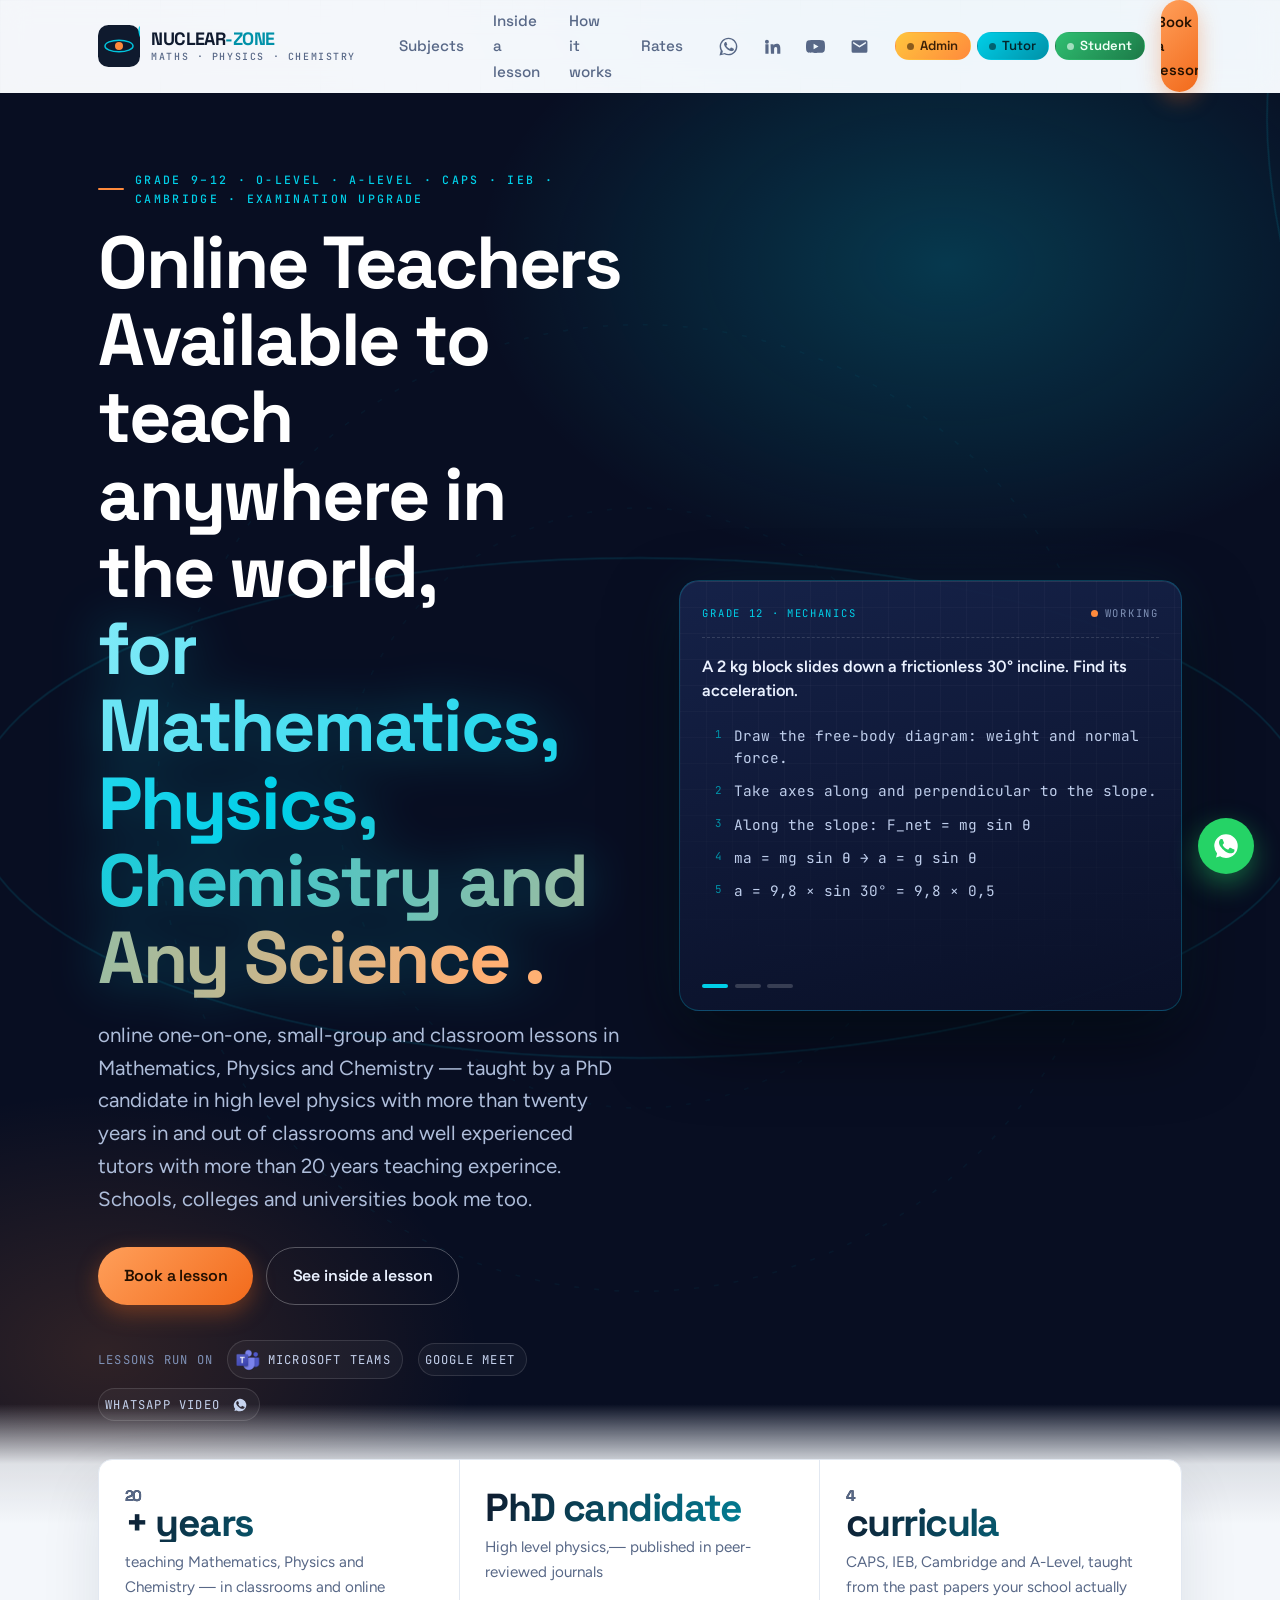
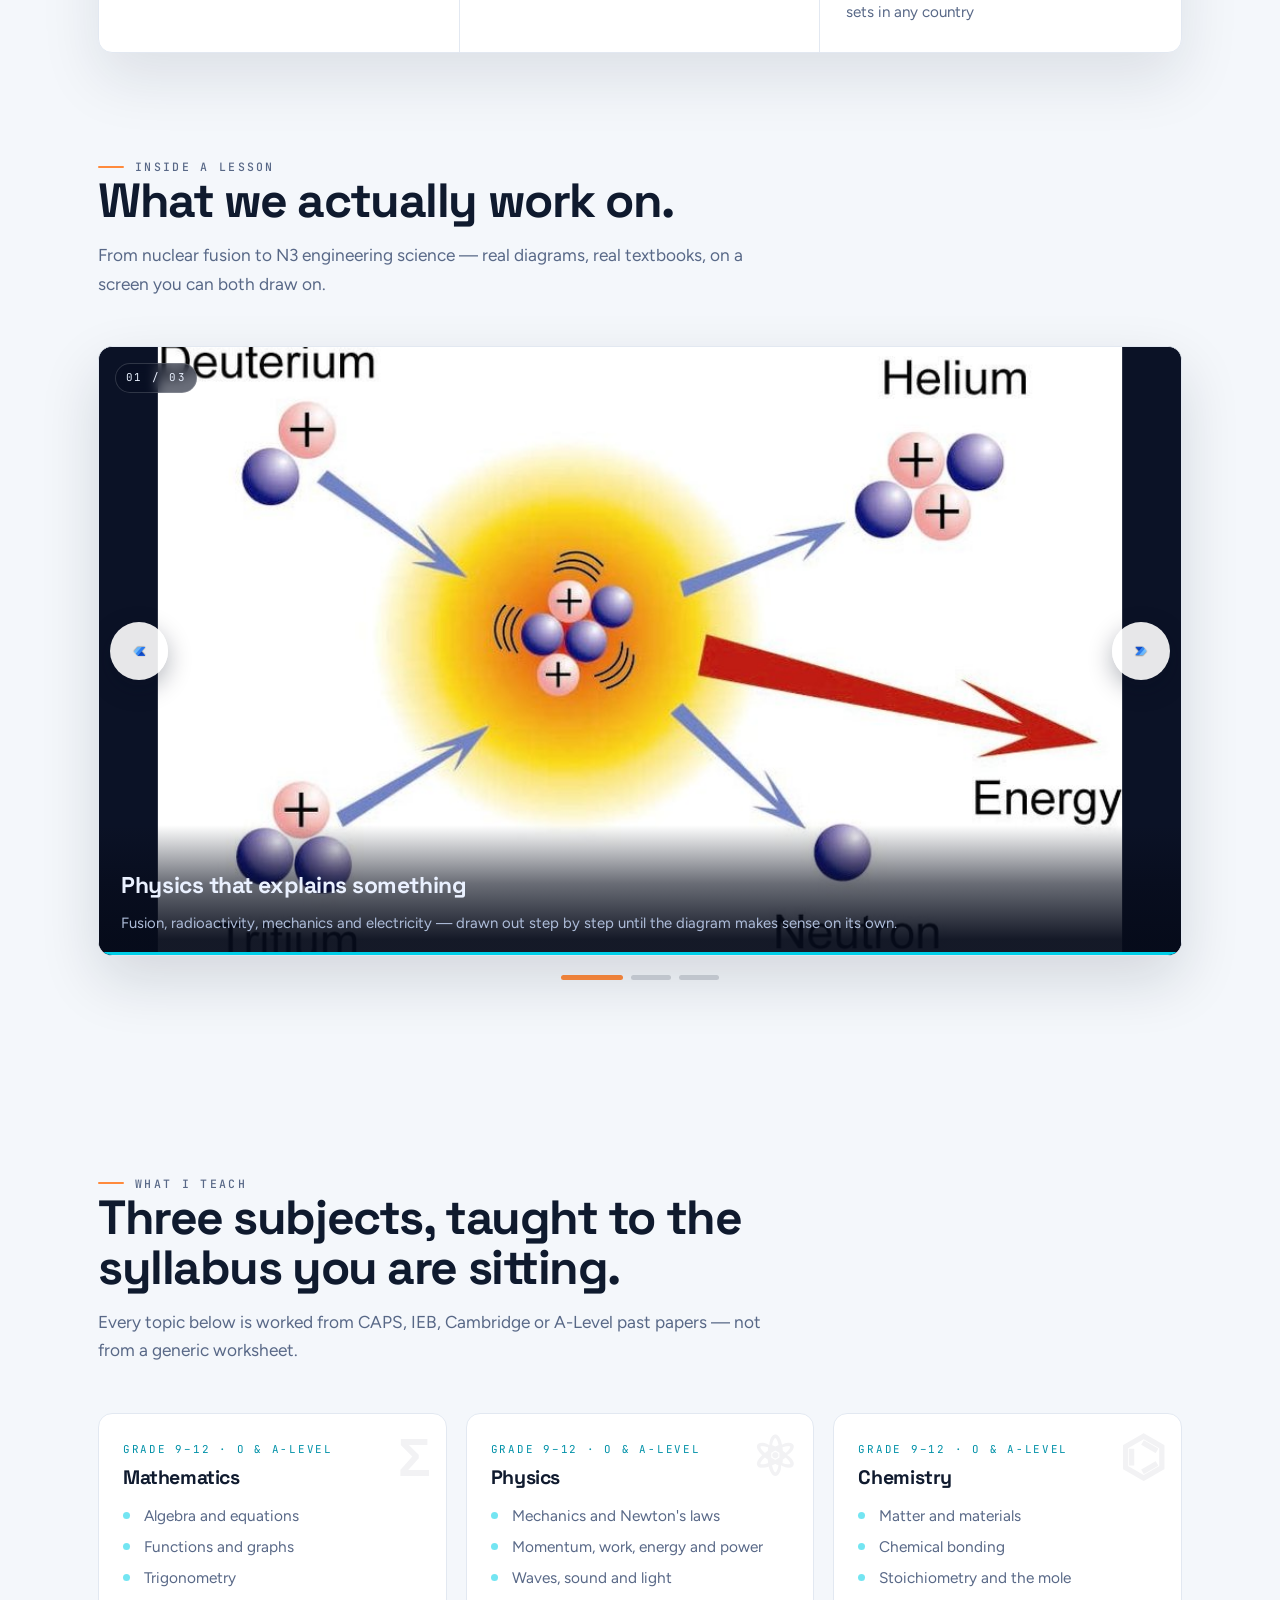
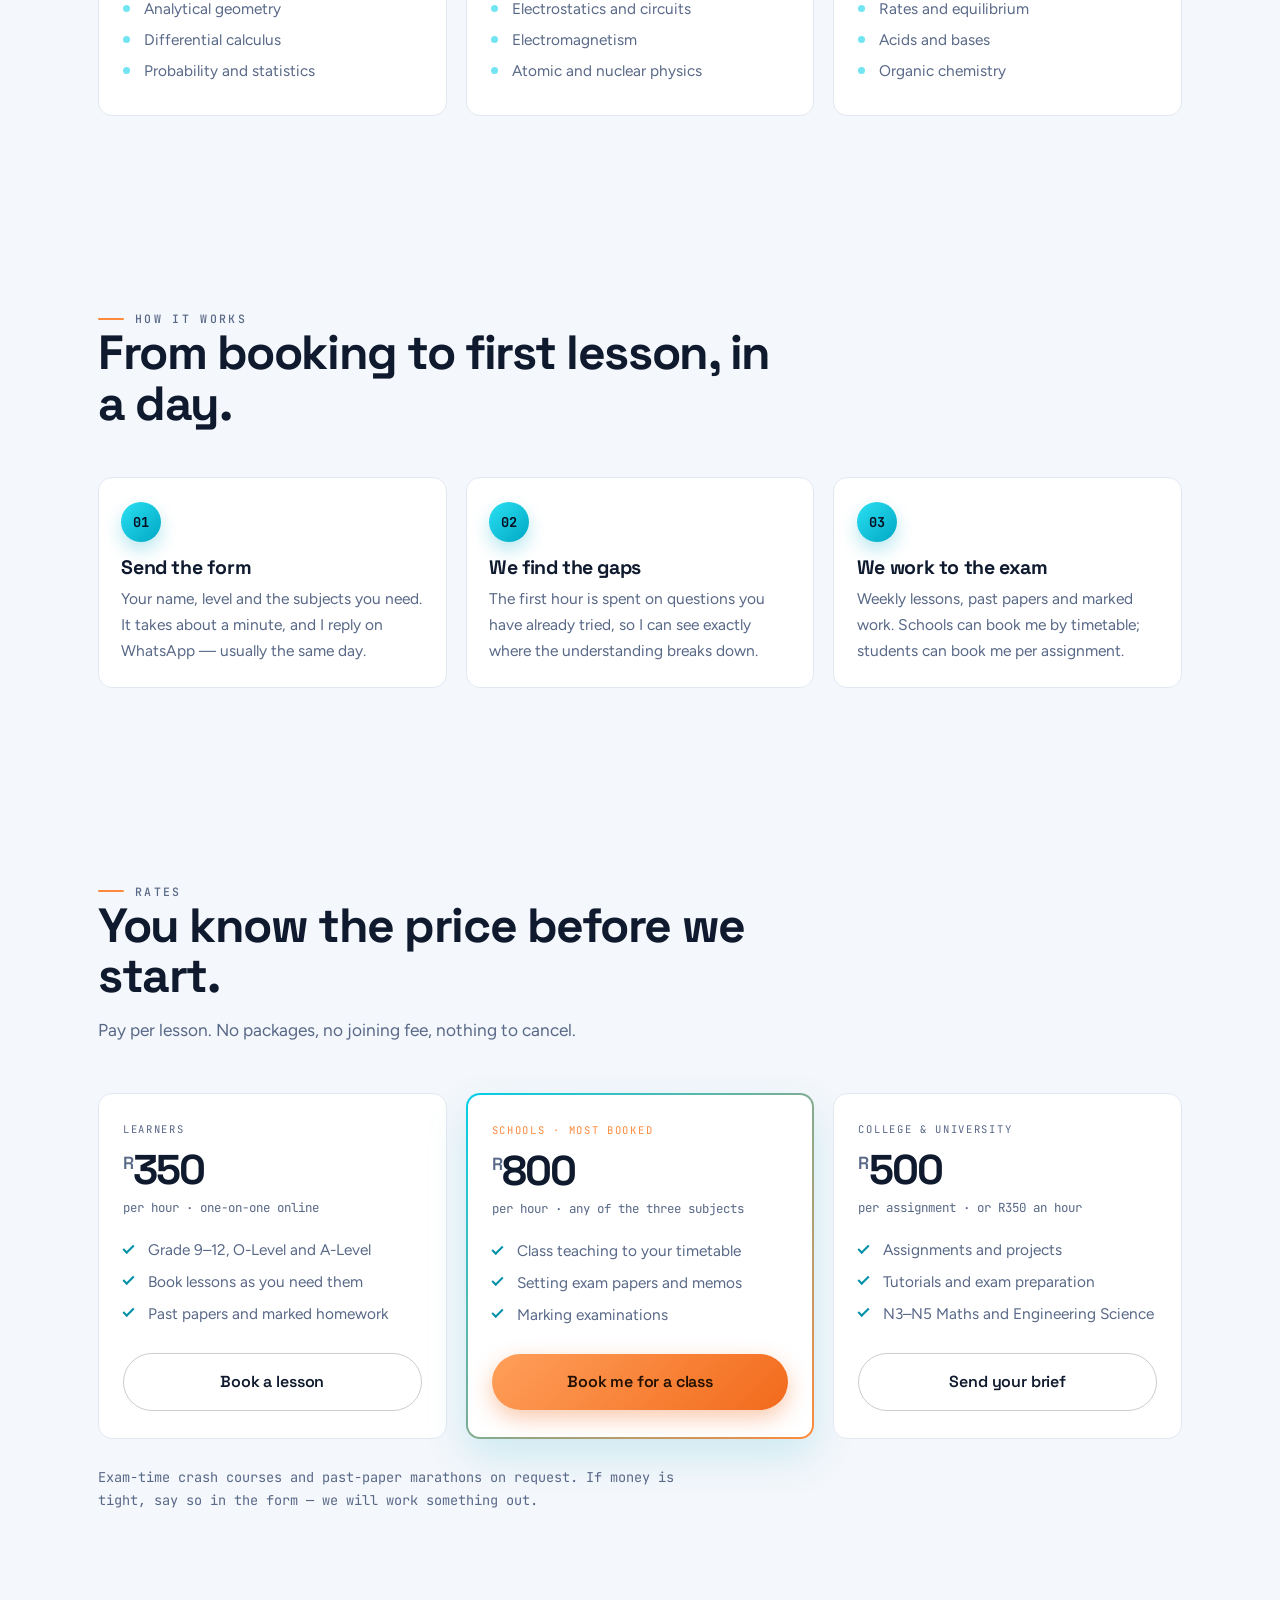
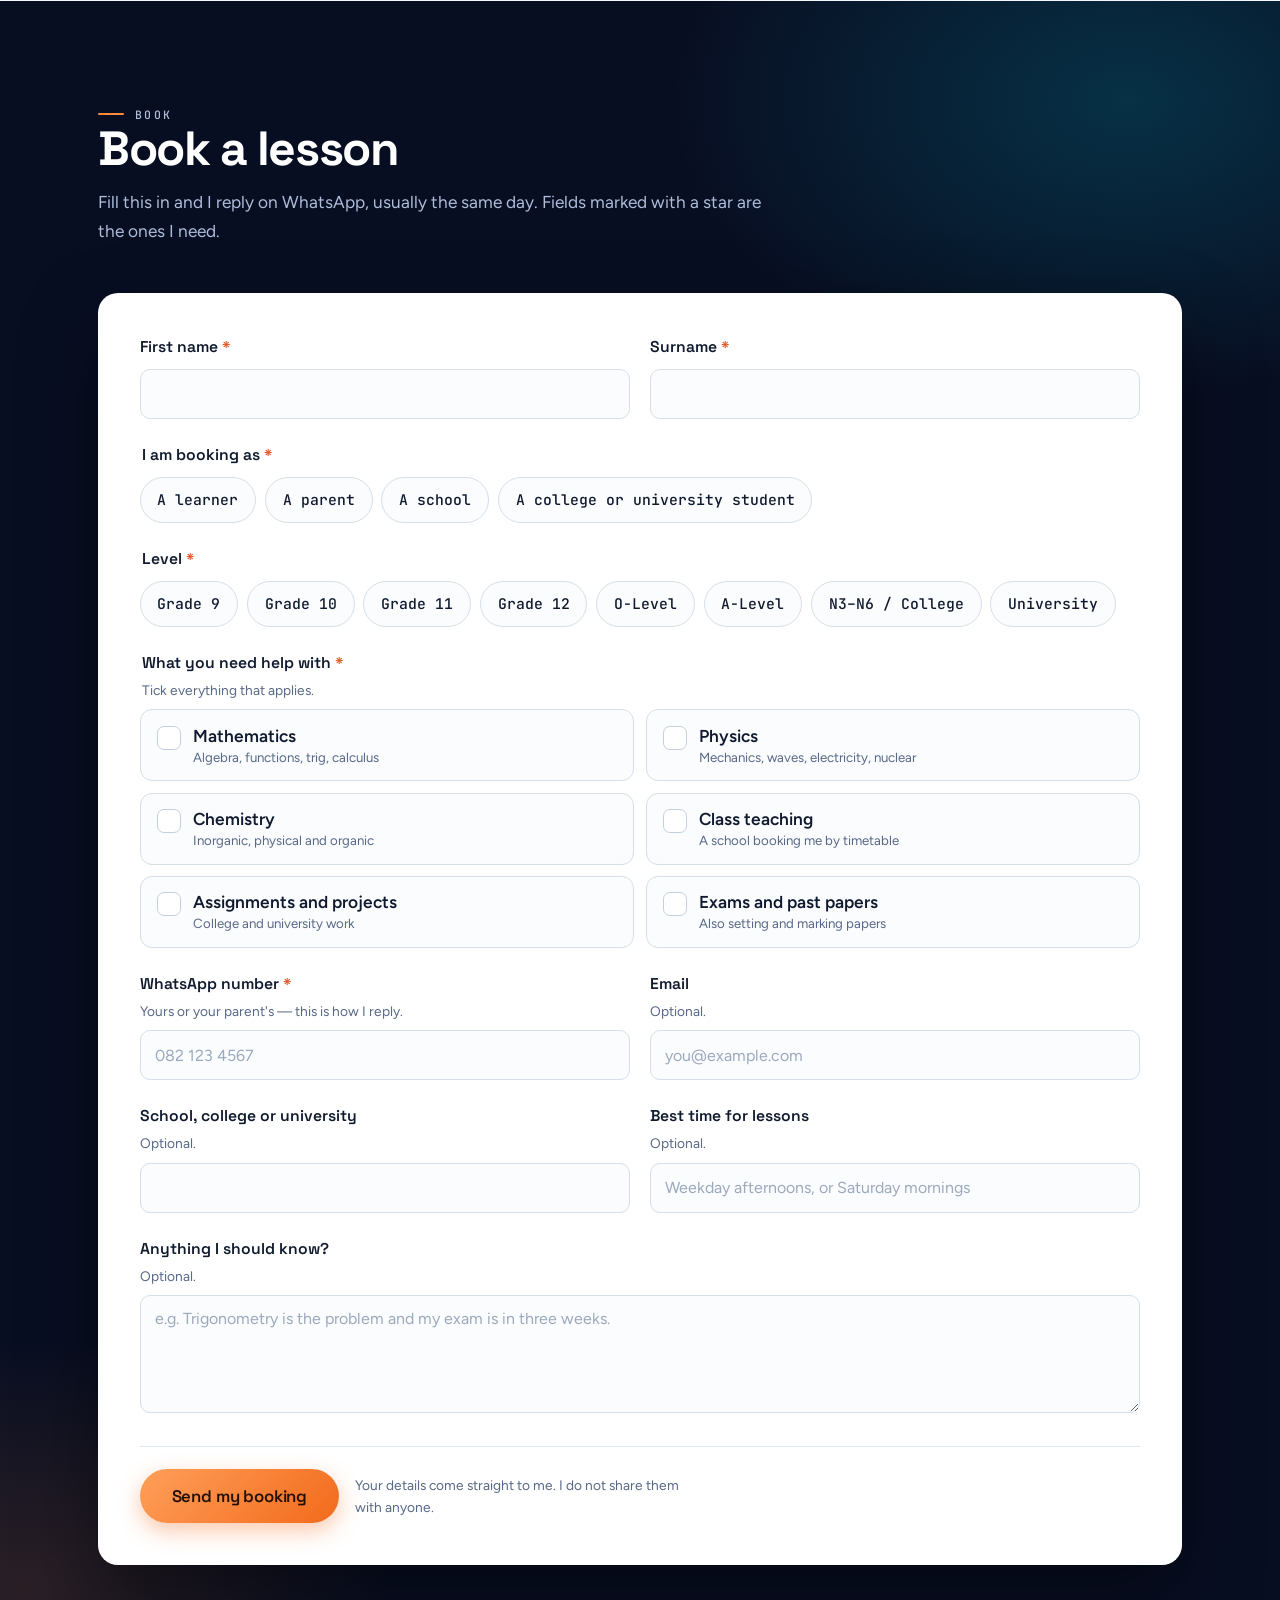
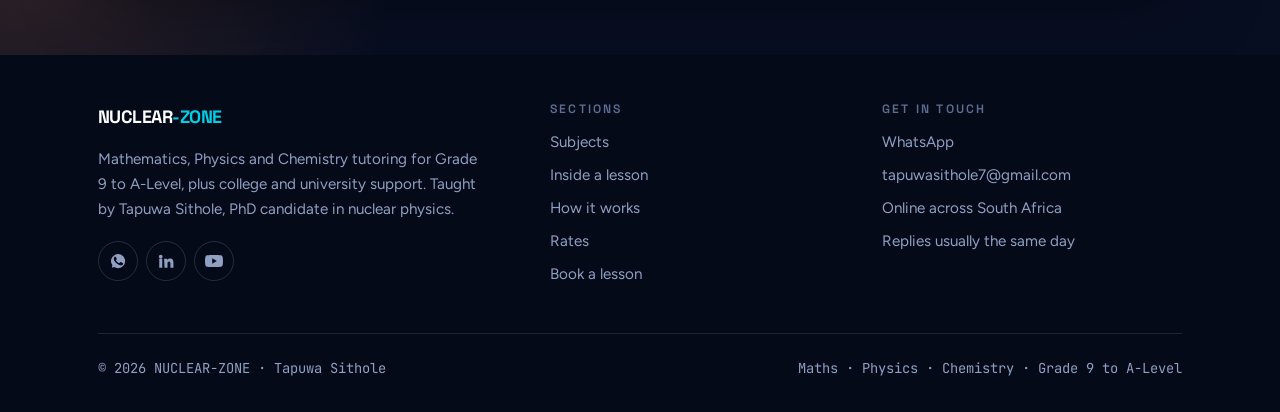
==== index.html @ 6b0f6dd2 "Add files via upload" ====
<!DOCTYPE html>
<html lang="en">
<head>
<meta charset="utf-8">
<meta name="viewport" content="width=device-width, initial-scale=1">

<title>NUCLEAR-ZONE — Mathematics, Physics &amp; Chemistry tutoring | Grade 9 to A-Level</title>
<meta name="description" content="One-on-one and small-group tutoring in Mathematics, Physics and Chemistry for Grade 9–12, O-Level and A-Level. Taught by a PhD candidate in nuclear physics with 20+ years in the classroom. Schools, colleges and universities welcome.">
<meta name="theme-color" content="#080E22">
<meta property="og:title" content="NUCLEAR-ZONE — Mathematics, Physics &amp; Chemistry tutoring">
<meta property="og:description" content="Grade 9–12, O-Level, A-Level, college and university. Live online lessons on Teams, Meet or WhatsApp video.">
<meta property="og:type" content="website">

<!--
=======================================================================
  NUCLEAR-ZONE — single-file website
  -------------------------------------------------------------------
  Everything lives in this one file: text, styling, animation, images.
  Nothing links to anything outside, so no image can ever go missing.

  Things you are most likely to change are marked  EDIT:
    1. WhatsApp number   — search for  EDIT: WhatsApp
    2. Email address     — search for  EDIT: email
    3. Prices            — search for  EDIT: prices
    4. Slideshow words   — search for  EDIT: slideshow
=======================================================================
-->

<link rel="preconnect" href="https://fonts.googleapis.com">
<link rel="preconnect" href="https://fonts.gstatic.com" crossorigin>
<link href="https://fonts.googleapis.com/css2?family=Space+Grotesk:wght@500;600;700&family=Figtree:ital,wght@0,400;0,500;0,600;0,700;1,400&family=JetBrains+Mono:wght@400;500;700&display=swap" rel="stylesheet">

<link rel="icon" href="data:image/svg+xml,%3Csvg xmlns='http://www.w3.org/2000/svg' viewBox='0 0 32 32'%3E%3Crect width='32' height='32' rx='7' fill='%23080E22'/%3E%3Cg fill='none' stroke='%2300CFE8' stroke-width='1.6'%3E%3Cellipse cx='16' cy='16' rx='11' ry='4.6'/%3E%3Cellipse cx='16' cy='16' rx='11' ry='4.6' transform='rotate(60 16 16)'/%3E%3Cellipse cx='16' cy='16' rx='11' ry='4.6' transform='rotate(120 16 16)'/%3E%3C/g%3E%3Ccircle cx='16' cy='16' r='3.2' fill='%23FF8A3C'/%3E%3C/svg%3E">

<style>
/* ======================================================================
   TOKENS
   ====================================================================== */
:root{
  --void:#080E22;        /* deepest band */
  --navy:#101B3B;        /* raised panel on dark */
  --navy-2:#16234A;
  --ink:#0F1A2E;         /* body text on light */
  --slate:#586887;       /* secondary text */
  --paper:#F4F7FB;       /* page background */
  --white:#FFFFFF;
  --beam:#00CFE8;        /* Cherenkov cyan — energy, glow */
  --beam-deep:#0091A8;
  --flame:#FF8A3C;       /* sodium flame — actions, prices */
  --line:#E2E8F1;
  --line-dark:rgba(255,255,255,.12);

  --display:'Space Grotesk','Helvetica Neue',Arial,sans-serif;
  --body:'Figtree',system-ui,-apple-system,'Segoe UI',sans-serif;
  --mono:'JetBrains Mono',ui-monospace,'Courier New',monospace;

  --pad:clamp(1.15rem,4vw,3rem);
  --maxw:1180px;
  --r:14px;              /* radius */
  --ease:cubic-bezier(.22,.9,.28,1);
}

*,*::before,*::after{box-sizing:border-box}
html{scroll-behavior:smooth;-webkit-text-size-adjust:100%;scroll-padding-top:80px}
body{
  margin:0;
  font-family:var(--body);
  font-size:clamp(1rem,.97rem + .22vw,1.08rem);
  line-height:1.65;
  color:var(--ink);
  background:var(--paper);
  overflow-x:hidden;
}
/* the quiet lab-bench grid that sits under the whole page */
body::before{
  content:"";position:fixed;inset:0;z-index:-2;pointer-events:none;
  background-color:var(--paper);
  background-image:
    linear-gradient(rgba(88,104,135,.10) 1px,transparent 1px),
    linear-gradient(90deg,rgba(88,104,135,.10) 1px,transparent 1px),
    linear-gradient(rgba(88,104,135,.045) 1px,transparent 1px),
    linear-gradient(90deg,rgba(88,104,135,.045) 1px,transparent 1px);
  background-size:160px 160px,160px 160px,32px 32px,32px 32px;
}
body::after{
  content:"";position:fixed;inset:0;z-index:-1;pointer-events:none;
  background:
    radial-gradient(60rem 40rem at 78% -8%,rgba(0,207,232,.13),transparent 62%),
    radial-gradient(50rem 34rem at 4% 34%,rgba(255,138,60,.09),transparent 60%);
}

.wrap{width:100%;max-width:var(--maxw);margin-inline:auto;padding-inline:var(--pad)}

/* ---------------------------------------------------------------- type */
h1,h2,h3,h4{font-family:var(--display);font-weight:700;line-height:1.05;letter-spacing:-.03em;margin:0}
h1{font-size:clamp(2.4rem,1.3rem + 4.6vw,4.6rem)}
h2{font-size:clamp(1.85rem,1.2rem + 2.4vw,3rem)}
h3{font-size:1.22rem;letter-spacing:-.02em}
p{margin:0 0 1rem}
a{color:inherit}
strong{font-weight:700}

.eyebrow{
  font-family:var(--mono);font-size:.72rem;font-weight:500;
  letter-spacing:.2em;text-transform:uppercase;color:var(--beam-deep);
  margin:0 0 1rem;display:flex;align-items:center;gap:.7rem;
}
.eyebrow::before{content:"";width:26px;height:2px;background:var(--flame);flex:none;border-radius:2px}
.lead{font-size:clamp(1.06rem,1rem + .5vw,1.28rem);color:var(--slate);max-width:54ch;line-height:1.6}

.band{padding-block:clamp(3.6rem,7vw,6.5rem)}
.band--top{padding-top:clamp(2rem,4vw,3rem)}
.band__head{max-width:62ch;margin-bottom:clamp(2rem,4vw,3rem)}
.band__head p{color:var(--slate);margin:.9rem 0 0}

/* ------------------------------------------------------------- buttons */
.btn{
  --bg:var(--ink); --fg:#fff;
  position:relative;display:inline-flex;align-items:center;justify-content:center;gap:.55rem;
  font-family:var(--display);font-weight:600;font-size:1rem;letter-spacing:-.01em;
  padding:.92rem 1.6rem;min-height:50px;border:0;border-radius:999px;
  background:var(--bg);color:var(--fg);text-decoration:none;cursor:pointer;
  transition:transform .18s var(--ease),box-shadow .18s var(--ease),filter .18s var(--ease);
  box-shadow:0 6px 18px rgba(15,26,46,.18);overflow:hidden;isolation:isolate;
}
.btn::after{ /* sweep of light on hover */
  content:"";position:absolute;inset:0;z-index:-1;
  background:linear-gradient(110deg,transparent 20%,rgba(255,255,255,.34) 44%,transparent 68%);
  transform:translateX(-120%);transition:transform .6s var(--ease);
}
.btn:hover{transform:translateY(-3px);box-shadow:0 12px 26px rgba(15,26,46,.24)}
.btn:hover::after{transform:translateX(120%)}
.btn:active{transform:translateY(-1px)}
.btn--flame{--bg:linear-gradient(135deg,#FF9F5A,#F26A1B);--fg:#231000;box-shadow:0 8px 22px rgba(242,106,27,.36)}
.btn--flame:hover{box-shadow:0 14px 30px rgba(242,106,27,.44)}
.btn--beam{--bg:linear-gradient(135deg,#2AE0F2,#00A8C4);--fg:#00232B;box-shadow:0 8px 22px rgba(0,168,196,.34)}
.btn--ghost{--bg:transparent;--fg:var(--ink);border:1.6px solid rgba(15,26,46,.22);box-shadow:none}
.btn--ghost:hover{border-color:var(--ink);box-shadow:0 8px 20px rgba(15,26,46,.12)}
.btn--ghost-light{--bg:transparent;--fg:#EAF1FF;border:1.6px solid rgba(255,255,255,.28);box-shadow:none}
.btn--ghost-light:hover{border-color:var(--beam);background:rgba(0,207,232,.10)}
.btn--sm{padding:.6rem 1.15rem;min-height:42px;font-size:.92rem}
:focus-visible{outline:3px solid var(--flame);outline-offset:3px;border-radius:4px}

/* -------------------------------------------------------------- header */
.progress{position:fixed;top:0;left:0;height:3px;width:0;z-index:60;
  background:linear-gradient(90deg,var(--beam),var(--flame));transition:width .1s linear}
.mast{
  position:sticky;top:0;z-index:50;
  background:rgba(244,247,251,.82);backdrop-filter:blur(14px) saturate(1.3);
  border-bottom:1px solid transparent;transition:border-color .25s,background .25s,box-shadow .25s;
}
.mast.is-stuck{border-bottom-color:var(--line);box-shadow:0 8px 26px rgba(15,26,46,.07)}
.mast__in{display:flex;align-items:center;gap:1rem;min-height:72px}
.brand{display:flex;align-items:center;gap:.7rem;text-decoration:none;flex:none}
.brand__mark{width:42px;height:42px;flex:none}
.brand__mark .orb{transform-origin:50% 50%;animation:spin 14s linear infinite}
.brand__mark .orb--b{animation-duration:19s;animation-direction:reverse}
.brand__mark .orb--c{animation-duration:24s}
@keyframes spin{to{transform:rotate(360deg)}}
.brand__name{font-family:var(--display);font-weight:700;font-size:1.12rem;letter-spacing:-.03em;line-height:1.1}
.brand__name b{color:var(--ink)}
.brand__name span{color:var(--beam-deep)}
.brand__sub{display:block;font-family:var(--mono);font-size:.62rem;font-weight:500;
  letter-spacing:.16em;text-transform:uppercase;color:var(--slate);margin-top:.16rem}
.mast__spacer{flex:1}
.nav{display:flex;gap:.4rem;align-items:center}
.nav a{
  font-family:var(--display);font-weight:500;font-size:.95rem;text-decoration:none;color:var(--slate);
  padding:.45rem .7rem;border-radius:999px;transition:color .18s,background .18s;
}
.nav a:hover{color:var(--ink);background:rgba(15,26,46,.06)}
@media (max-width:1000px){.nav{display:none}}
/* coloured role-login buttons, top of the site */
.portal{display:flex;gap:.35rem;align-items:center;flex:none}
.portal a{font-family:var(--display);font-weight:600;font-size:.82rem;text-decoration:none;
  padding:.42rem .72rem;border-radius:999px;display:inline-flex;align-items:center;gap:.4rem;
  border:1px solid transparent;line-height:1;white-space:nowrap;
  transition:transform .15s ease, box-shadow .15s ease}
.portal a:hover{transform:translateY(-1px);box-shadow:0 7px 18px rgba(15,26,46,.16)}
.portal a .dot{width:7px;height:7px;border-radius:50%;background:currentColor;opacity:.6}
.portal .p-admin{background:linear-gradient(135deg,#FFC53D,#FF8A3C);color:#3A2008}
.portal .p-tutor{background:linear-gradient(135deg,#00CFE8,#0091A8);color:#04252B}
.portal .p-student{background:linear-gradient(135deg,#2FBF71,#1C7A48);color:#F1FFF6}
@media (max-width:560px){
  .social{display:none}
  .portal a{padding:.4rem .58rem;font-size:.74rem}
  .portal a .dot{display:none}
}
.social{display:flex;gap:.35rem;align-items:center}
.social a{
  width:38px;height:38px;display:grid;place-items:center;border-radius:50%;color:var(--slate);
  transition:color .18s,background .18s,transform .18s var(--ease);
}
.social a:hover{color:var(--white);background:var(--ink);transform:translateY(-2px)}
.social svg{width:19px;height:19px;fill:currentColor}
@media (max-width:560px){.social{display:none}}

/* ---------------------------------------------------------------- hero */
.hero{position:relative;background:var(--void);color:#E9F0FF;overflow:hidden;
  padding-block:clamp(3.2rem,6vw,5.6rem) clamp(4rem,8vw,7rem)}
.hero__sky{position:absolute;inset:0;pointer-events:none}
.hero__sky svg{position:absolute;top:50%;left:50%;width:min(1500px,168%);height:auto;
  transform:translate(-50%,-50%);opacity:.5}
.hero__sky .ring{transform-origin:50% 50%;animation:spin 60s linear infinite}
.hero__sky .ring--2{animation-duration:95s;animation-direction:reverse}
.hero__sky .ring--3{animation-duration:130s}
.hero::before{ /* Cherenkov glow */
  content:"";position:absolute;inset:0;pointer-events:none;
  background:
    radial-gradient(46rem 30rem at 74% 12%,rgba(0,207,232,.22),transparent 64%),
    radial-gradient(38rem 26rem at 8% 88%,rgba(255,138,60,.16),transparent 62%);
}
.hero::after{ /* soft transition into the light page */
  content:"";position:absolute;left:0;right:0;bottom:-1px;height:120px;pointer-events:none;
  background:linear-gradient(to bottom,transparent,rgba(244,247,251,.9),var(--paper));
}
.hero__grid{position:relative;z-index:2;display:grid;gap:clamp(2.4rem,4.5vw,3.6rem);
  grid-template-columns:1fr;align-items:center}
@media (min-width:960px){.hero__grid{grid-template-columns:1.02fr .98fr}}
.hero .eyebrow{color:var(--beam)}
.hero h1{color:#fff}
.hero h1 .glow{
  background:linear-gradient(100deg,#7FE9F7 0%,#00CFE8 42%,#FFB073 96%);
  -webkit-background-clip:text;background-clip:text;color:transparent;
  filter:drop-shadow(0 0 26px rgba(0,207,232,.35));
}
.hero .lead{color:#AEBDDA;margin-top:1.4rem;max-width:50ch}
.hero__cta{display:flex;flex-wrap:wrap;gap:.8rem;margin-top:2rem}
.hero__on{display:flex;flex-wrap:wrap;align-items:center;gap:.55rem .9rem;margin-top:2.2rem;
  font-family:var(--mono);font-size:.76rem;letter-spacing:.1em;text-transform:uppercase;color:#7E90B5}
.hero__on img{width:26px;height:26px;border-radius:6px}
.hero__on .chip{display:inline-flex;align-items:center;gap:.45rem;
  padding:.34rem .7rem .34rem .38rem;border:1px solid var(--line-dark);border-radius:999px;
  background:rgba(255,255,255,.04);color:#C6D3EE}
.hero__on .chip svg{width:16px;height:16px;fill:currentColor;margin-left:.28rem}

/* ------------------------------------------------- the board (signature) */
.board{
  position:relative;border-radius:20px;padding:1.5rem 1.4rem 1.35rem;
  background:linear-gradient(168deg,rgba(22,35,74,.96),rgba(10,17,40,.96));
  border:1px solid rgba(0,207,232,.24);
  box-shadow:0 32px 70px rgba(0,0,0,.5),inset 0 1px 0 rgba(255,255,255,.07),0 0 60px rgba(0,207,232,.08);
}
.board::before{ /* faint squared board */
  content:"";position:absolute;inset:0;border-radius:20px;pointer-events:none;opacity:.5;
  background-image:linear-gradient(rgba(255,255,255,.05) 1px,transparent 1px),
                   linear-gradient(90deg,rgba(255,255,255,.05) 1px,transparent 1px);
  background-size:26px 26px;
  -webkit-mask-image:radial-gradient(120% 100% at 50% 0%,#000 45%,transparent 100%);
          mask-image:radial-gradient(120% 100% at 50% 0%,#000 45%,transparent 100%);
}
.board__bar{display:flex;align-items:center;justify-content:space-between;gap:1rem;
  font-family:var(--mono);font-size:.66rem;letter-spacing:.16em;text-transform:uppercase;
  color:#7E90B5;padding-bottom:.9rem;margin-bottom:1.1rem;border-bottom:1px dashed rgba(255,255,255,.14)}
.board__tag{color:var(--beam)}
.board__live{display:inline-flex;align-items:center;gap:.45rem}
.board__live i{width:7px;height:7px;border-radius:50%;background:var(--flame);
  box-shadow:0 0 0 0 rgba(255,138,60,.6);animation:pulse 2s infinite}
@keyframes pulse{70%{box-shadow:0 0 0 9px rgba(255,138,60,0)}100%{box-shadow:0 0 0 0 rgba(255,138,60,0)}}
.board__q{font-family:var(--body);font-weight:600;color:#EAF1FF;margin:0 0 1.05rem;font-size:1.02rem;line-height:1.45}
.board ol{list-style:none;margin:0;padding:0;counter-reset:step;min-height:9.4rem}
.board li{
  font-family:var(--mono);font-size:.9rem;line-height:1.55;color:#BFCEEC;
  padding:.34rem 0 .34rem 2rem;position:relative;
  opacity:0;transform:translateY(8px);transition:opacity .45s var(--ease),transform .45s var(--ease);
}
.board li::before{counter-increment:step;content:counter(step);position:absolute;left:0;top:.42rem;
  font-size:.68rem;color:var(--beam-deep);width:1.2rem;text-align:right}
.board li.on{opacity:1;transform:none}
.board__ans{
  display:flex;align-items:center;gap:.7rem;margin-top:1.05rem;padding-top:1rem;
  border-top:1px dashed rgba(255,255,255,.14);
  font-family:var(--mono);font-weight:700;color:var(--flame);font-size:.95rem;
  opacity:0;transform:translateY(8px);transition:opacity .45s var(--ease),transform .45s var(--ease);
}
.board__ans.on{opacity:1;transform:none}
.board__ans svg{flex:none;width:22px;height:22px}
.board__ans path{stroke-dasharray:48;stroke-dashoffset:48;transition:stroke-dashoffset .55s var(--ease) .18s}
.board__ans.on path{stroke-dashoffset:0}
.board__dots{display:flex;gap:.4rem;margin-top:1.1rem}
.board__dots button{width:26px;height:4px;border:0;border-radius:2px;background:rgba(255,255,255,.18);
  padding:0;cursor:pointer;transition:background .25s}
.board__dots button[aria-current="true"]{background:var(--beam)}

/* --------------------------------------------------------------- stats */
.stats{position:relative;z-index:3;margin-top:calc(-1 * clamp(2.6rem,5vw,4rem))}
.stats__in{
  background:var(--white);border:1px solid var(--line);border-radius:var(--r);
  box-shadow:0 26px 60px rgba(15,26,46,.10);
  display:grid;grid-template-columns:1fr;overflow:hidden;
}
@media (min-width:800px){.stats__in{grid-template-columns:repeat(3,1fr)}}
.stat{padding:1.7rem 1.6rem;border-bottom:1px solid var(--line);position:relative}
.stat:last-child{border-bottom:0}
@media (min-width:800px){
  .stat{border-bottom:0;border-right:1px solid var(--line)}
  .stat:last-child{border-right:0}
}
.stat b{display:block;font-family:var(--display);font-size:clamp(1.9rem,1.4rem + 1.3vw,2.5rem);
  font-weight:700;letter-spacing:-.04em;line-height:1;
  background:linear-gradient(120deg,var(--ink),var(--beam-deep));
  -webkit-background-clip:text;background-clip:text;color:transparent;margin-bottom:.5rem}
.stat span{font-size:.95rem;color:var(--slate);display:block}

/* ----------------------------------------------------------- slideshow */
.show{position:relative}
.show__frame{
  position:relative;border-radius:var(--r);overflow:hidden;background:var(--void);
  border:1px solid var(--line);box-shadow:0 24px 60px rgba(15,26,46,.14);
  aspect-ratio:16/9;
}
@media (max-width:640px){.show__frame{aspect-ratio:4/3}}
.slide{position:absolute;inset:0;opacity:0;transition:opacity .9s var(--ease);pointer-events:none}
.slide.on{opacity:1;pointer-events:auto}
.slide img{width:100%;height:100%;object-fit:contain;object-position:center;display:block;
  background:#0B1226;transform:scale(1);transition:transform 7s linear}
.slide--cover img{object-fit:cover}
.slide--logo img{background:transparent;padding:9% 9% 16%;object-fit:contain}
.slide--logo{background:
  radial-gradient(34rem 22rem at 50% 40%,rgba(91,106,255,.30),transparent 66%),
  radial-gradient(26rem 18rem at 50% 42%,rgba(0,207,232,.18),transparent 62%),
  linear-gradient(160deg,#141F45,#0A1226)}
.slide--logo::before{content:"";position:absolute;inset:0;opacity:.5;pointer-events:none;
  background-image:linear-gradient(rgba(255,255,255,.055) 1px,transparent 1px),
                   linear-gradient(90deg,rgba(255,255,255,.055) 1px,transparent 1px);
  background-size:34px 34px;
  -webkit-mask-image:radial-gradient(70% 70% at 50% 45%,transparent 30%,#000 100%);
          mask-image:radial-gradient(70% 70% at 50% 45%,transparent 30%,#000 100%)}
.slide.on img{transform:scale(1.055)}
.slide__cap{
  position:absolute;left:0;right:0;bottom:0;padding:2.6rem 1.4rem 1.15rem;
  background:linear-gradient(to top,rgba(6,11,26,.94) 12%,rgba(6,11,26,.6) 55%,transparent);
  color:#EAF1FF;
}
.slide__cap b{display:block;font-family:var(--display);font-size:clamp(1.05rem,.95rem + .6vw,1.5rem);
  font-weight:700;letter-spacing:-.02em;margin-bottom:.2rem}
.slide__cap span{font-size:.93rem;color:#AEBDDA}
.slide__no{position:absolute;top:1rem;left:1rem;font-family:var(--mono);font-size:.68rem;
  letter-spacing:.16em;color:#EAF1FF;background:rgba(8,14,34,.6);border:1px solid rgba(255,255,255,.16);
  padding:.3rem .6rem;border-radius:999px;backdrop-filter:blur(6px)}

.show__nav{position:absolute;top:50%;transform:translateY(-50%);z-index:4;
  width:clamp(44px,5vw,58px);height:clamp(44px,5vw,58px);border:0;padding:0;cursor:pointer;
  border-radius:50%;background:rgba(255,255,255,.9);box-shadow:0 8px 24px rgba(8,14,34,.3);
  display:grid;place-items:center;transition:transform .2s var(--ease),background .2s}
.show__nav:hover{transform:translateY(-50%) scale(1.08);background:#fff}
.show__nav img{width:56%;height:56%;object-fit:contain;display:block}
.show__nav--prev{left:.7rem}
.show__nav--prev img{transform:rotate(180deg)}
.show__nav--next{right:.7rem}
.show__bar{position:absolute;left:0;bottom:0;height:3px;width:0;background:var(--beam);z-index:5}
.show__dots{display:flex;gap:.5rem;justify-content:center;margin-top:1.2rem;flex-wrap:wrap}
.show__dots button{
  border:0;padding:0;cursor:pointer;width:40px;height:5px;border-radius:3px;
  background:rgba(15,26,46,.16);transition:background .25s,width .25s var(--ease)}
.show__dots button[aria-current="true"]{background:var(--flame);width:62px}

/* ------------------------------------------------------ subject tiles */
.tiles{display:grid;gap:1.2rem;grid-template-columns:1fr}
@media (min-width:720px){.tiles{grid-template-columns:repeat(2,1fr)}}
@media (min-width:1020px){.tiles{grid-template-columns:repeat(3,1fr)}}
.tile{
  position:relative;background:var(--white);border:1px solid var(--line);border-radius:var(--r);
  padding:1.7rem 1.5rem 1.6rem;overflow:hidden;
  transition:transform .3s var(--ease),box-shadow .3s var(--ease),border-color .3s}
.tile::before{content:"";position:absolute;left:0;top:0;height:3px;width:100%;
  background:linear-gradient(90deg,var(--beam),var(--flame));transform:scaleX(0);transform-origin:left;
  transition:transform .45s var(--ease)}
.tile:hover{transform:translateY(-6px);box-shadow:0 22px 46px rgba(15,26,46,.12);border-color:#CFDCEA}
.tile:hover::before{transform:scaleX(1)}
.tile__sym{
  position:absolute;right:1.1rem;top:1rem;font-family:var(--display);font-weight:700;
  font-size:3.4rem;line-height:1;letter-spacing:-.05em;color:rgba(15,26,46,.055);pointer-events:none}
.tile__code{font-family:var(--mono);font-size:.68rem;letter-spacing:.16em;text-transform:uppercase;
  color:var(--beam-deep);display:block;margin-bottom:.55rem}
.tile h3{margin-bottom:.9rem}
.tile ul{margin:0;padding:0;list-style:none;color:var(--slate);font-size:.96rem}
.tile li{padding-left:1.3rem;position:relative;margin-bottom:.36rem}
.tile li::before{content:"";position:absolute;left:0;top:.62em;width:7px;height:7px;border-radius:50%;
  background:var(--beam);opacity:.55}

/* --------------------------------------------------------------- steps */
.steps{display:grid;gap:1.2rem;grid-template-columns:1fr;counter-reset:s}
@media (min-width:880px){.steps{grid-template-columns:repeat(3,1fr)}}
.step{position:relative;padding:1.5rem 1.4rem;background:var(--white);
  border:1px solid var(--line);border-radius:var(--r)}
.step::before{
  counter-increment:s;content:counter(s,decimal-leading-zero);
  display:grid;place-items:center;width:40px;height:40px;border-radius:50%;
  font-family:var(--mono);font-size:.85rem;font-weight:700;color:var(--void);
  background:linear-gradient(135deg,#2AE0F2,#00A8C4);margin-bottom:1rem;
  box-shadow:0 8px 18px rgba(0,168,196,.28)}
.step h3{margin-bottom:.5rem}
.step p{color:var(--slate);font-size:.97rem;margin:0}

/* --------------------------------------------------------------- rates */
.rate{display:flex;flex-direction:column;background:var(--white);border:1px solid var(--line);
  border-radius:var(--r);padding:1.7rem 1.5rem;transition:transform .3s var(--ease),box-shadow .3s var(--ease)}
.rate:hover{transform:translateY(-6px);box-shadow:0 22px 46px rgba(15,26,46,.12)}
.rate--pick{border-color:transparent;background:
  linear-gradient(var(--white),var(--white)) padding-box,
  linear-gradient(135deg,var(--beam),var(--flame)) border-box;border:2px solid transparent;
  box-shadow:0 18px 42px rgba(0,168,196,.16)}
.rate__flag{font-family:var(--mono);font-size:.66rem;letter-spacing:.16em;text-transform:uppercase;
  color:var(--slate);display:block;margin-bottom:.7rem}
.rate--pick .rate__flag{color:var(--flame)}
.rate__price{font-family:var(--display);font-size:2.6rem;font-weight:700;letter-spacing:-.045em;line-height:1}
.rate__price sup{font-size:1.1rem;font-weight:600;top:-.85em;margin-right:.06em;color:var(--slate)}
.rate__unit{font-family:var(--mono);font-size:.78rem;color:var(--slate);margin:.45rem 0 1.15rem;display:block}
.rate ul{margin:0 0 1.3rem;padding:0;list-style:none;font-size:.96rem;color:var(--slate)}
.rate li{padding-left:1.55rem;position:relative;margin-bottom:.4rem}
.rate li::before{content:"";position:absolute;left:0;top:.5em;width:11px;height:6px;
  border-left:2px solid var(--beam-deep);border-bottom:2px solid var(--beam-deep);transform:rotate(-45deg)}
.rate .btn{margin-top:auto;width:100%}
.rates__note{font-family:var(--mono);font-size:.85rem;color:var(--slate);margin:1.7rem 0 0;max-width:72ch}

/* ---------------------------------------------------------------- form */
.apply{position:relative;background:var(--void);color:#E9F0FF;overflow:hidden}
.apply::before{content:"";position:absolute;inset:0;pointer-events:none;
  background:radial-gradient(46rem 30rem at 88% 6%,rgba(0,207,232,.18),transparent 62%),
             radial-gradient(38rem 26rem at 2% 96%,rgba(255,138,60,.14),transparent 60%)}
.apply .wrap{position:relative;z-index:2}
.apply .eyebrow{color:var(--beam)}
.apply h2{color:#fff}
.apply .band__head p{color:#AEBDDA}
.form{background:var(--white);color:var(--ink);border-radius:20px;
  padding:clamp(1.4rem,3.6vw,2.6rem);box-shadow:0 34px 80px rgba(0,0,0,.42)}
.field{margin-bottom:1.5rem}
.field > label,.legend{display:block;font-family:var(--display);font-weight:600;font-size:.98rem;margin-bottom:.5rem}
.hint{display:block;font-family:var(--body);font-weight:400;font-size:.86rem;color:var(--slate);margin-top:.12rem}
.req{color:#E1521F}
.row{display:grid;gap:1.2rem;grid-template-columns:1fr}
@media (min-width:660px){.row--2{grid-template-columns:1fr 1fr}.row--3{grid-template-columns:repeat(3,1fr)}}
input[type=text],input[type=tel],input[type=email],textarea,select{
  width:100%;font-family:var(--body);font-size:1rem;color:var(--ink);
  padding:.8rem .9rem;min-height:50px;background:#FBFCFE;
  border:1.6px solid #D5DEEA;border-radius:10px;transition:border-color .18s,box-shadow .18s,background .18s}
input:focus,textarea:focus,select:focus{outline:0;border-color:var(--beam-deep);background:#fff;
  box-shadow:0 0 0 4px rgba(0,207,232,.16)}
input[aria-invalid="true"],textarea[aria-invalid="true"]{border-color:#E1521F;background:#FFF7F4}
textarea{min-height:118px;resize:vertical}
::placeholder{color:#9BA9BC}
fieldset{border:0;margin:0;padding:0;min-width:0}

.chips{display:flex;flex-wrap:wrap;gap:.55rem}
.chips input{position:absolute;opacity:0;width:1px;height:1px}
.chips label{
  font-family:var(--mono);font-weight:500;font-size:.92rem;
  padding:.62rem 1.05rem;min-height:46px;display:inline-flex;align-items:center;
  border:1.6px solid #D5DEEA;border-radius:999px;background:#FBFCFE;cursor:pointer;
  transition:background .18s,color .18s,border-color .18s,transform .18s var(--ease)}
.chips label:hover{border-color:#9FB2C9}
.chips input:checked + label{background:var(--ink);color:#fff;border-color:var(--ink);transform:translateY(-2px)}
.chips input:focus-visible + label{outline:3px solid var(--flame);outline-offset:3px}

.subjects{display:grid;gap:.7rem;grid-template-columns:1fr}
@media (min-width:660px){.subjects{grid-template-columns:1fr 1fr}}
.subject{position:relative}
.subject input{position:absolute;opacity:0;width:1px;height:1px}
.subject label{display:flex;align-items:flex-start;gap:.8rem;padding:.9rem 1rem;min-height:52px;
  background:#FBFCFE;border:1.6px solid #D5DEEA;border-radius:12px;cursor:pointer;
  transition:border-color .18s,box-shadow .18s,background .18s}
.subject label:hover{border-color:#9FB2C9}
.subject input:checked + label{border-color:var(--beam-deep);background:#F2FCFE;
  box-shadow:0 6px 18px rgba(0,168,196,.16)}
.subject input:focus-visible + label{outline:3px solid var(--flame);outline-offset:3px}
.subject .box{flex:none;width:24px;height:24px;margin-top:1px;border:1.6px solid #C3D0E0;
  border-radius:7px;background:#fff;display:grid;place-items:center;transition:border-color .18s}
.subject input:checked + label .box{border-color:var(--beam-deep)}
.subject .box svg{width:17px;height:17px;overflow:visible}
.subject .box path{fill:none;stroke:var(--beam-deep);stroke-width:2.8;stroke-linecap:round;
  stroke-linejoin:round;stroke-dasharray:30;stroke-dashoffset:30;transition:stroke-dashoffset .3s var(--ease)}
.subject input:checked + label .box path{stroke-dashoffset:0}
.subject .name{font-weight:600;line-height:1.3}
.subject .desc{display:block;font-size:.83rem;color:var(--slate);font-weight:400;margin-top:.1rem}

.err{font-family:var(--mono);font-size:.83rem;color:#D2441A;margin:.5rem 0 0;display:none;
  align-items:center;gap:.4rem}
.err.on{display:flex}
.err::before{content:"!";display:grid;place-items:center;flex:none;width:16px;height:16px;
  border-radius:50%;background:#D2441A;color:#fff;font-size:.68rem;font-weight:700}
.form__go{display:flex;flex-wrap:wrap;align-items:center;gap:1rem;margin-top:.4rem;
  padding-top:1.4rem;border-top:1px solid var(--line)}
.form__go .btn{font-size:1.05rem;padding:1rem 2rem}
.form__privacy{font-size:.86rem;color:var(--slate);margin:0;max-width:36ch}

.sent{display:none}
.sent.on{display:block;animation:rise .5s var(--ease) both}
@keyframes rise{from{opacity:0;transform:translateY(14px)}}
.sent__tick{width:60px;height:60px;margin-bottom:1rem}
.sent__tick circle{fill:none;stroke:var(--beam-deep);stroke-width:4;stroke-dasharray:170;
  stroke-dashoffset:170;animation:draw .7s var(--ease) forwards}
.sent__tick path{fill:none;stroke:var(--beam-deep);stroke-width:5;stroke-linecap:round;stroke-linejoin:round;
  stroke-dasharray:50;stroke-dashoffset:50;animation:draw .45s var(--ease) .5s forwards}
@keyframes draw{to{stroke-dashoffset:0}}
.sent h3{font-size:1.7rem;margin-bottom:.6rem}
.sent__actions{display:flex;flex-wrap:wrap;gap:.8rem;margin-top:1.4rem}
.sent pre{font-family:var(--mono);font-size:.85rem;white-space:pre-wrap;line-height:1.55;
  background:#F7FAFD;border:1px solid var(--line);border-radius:12px;padding:1rem;margin:1.3rem 0 0;
  max-height:250px;overflow:auto}

/* -------------------------------------------------------------- footer */
.foot{background:#050A18;color:#8FA0C2;padding-block:3rem 2rem}
.foot__grid{display:grid;gap:2rem;grid-template-columns:1fr}
@media (min-width:800px){.foot__grid{grid-template-columns:1.4fr 1fr 1fr}}
.foot h4{font-family:var(--display);font-size:.76rem;letter-spacing:.18em;text-transform:uppercase;
  color:#5D6E92;margin-bottom:.9rem;font-weight:600}
.foot a{text-decoration:none;transition:color .18s}
.foot a:hover{color:var(--beam)}
.foot ul{list-style:none;margin:0;padding:0}
.foot li{margin-bottom:.5rem;font-size:.95rem}
.foot .brand__name b{color:#fff}
.foot__blurb{font-size:.95rem;max-width:38ch;margin:1rem 0 1.2rem}
.foot__social{display:flex;gap:.5rem}
.foot__social a{width:40px;height:40px;display:grid;place-items:center;border-radius:50%;
  border:1px solid rgba(255,255,255,.14);color:#8FA0C2;transition:all .2s var(--ease)}
.foot__social a:hover{background:var(--beam);color:var(--void);border-color:var(--beam);transform:translateY(-3px)}
.foot__social svg{width:18px;height:18px;fill:currentColor}
.foot__base{margin-top:2.4rem;padding-top:1.4rem;border-top:1px solid rgba(255,255,255,.1);
  display:flex;flex-wrap:wrap;gap:.6rem 1.5rem;font-size:.86rem;font-family:var(--mono)}
.foot__base span{flex:1}

/* floating WhatsApp */
.wa-float{position:fixed;right:1rem;bottom:1rem;z-index:45;width:56px;height:56px;border-radius:50%;
  background:#25D366;display:grid;place-items:center;box-shadow:0 10px 28px rgba(37,211,102,.45);
  transition:transform .2s var(--ease);color:#fff}
.wa-float:hover{transform:scale(1.09)}
.wa-float svg{width:30px;height:30px;fill:currentColor}
@media (min-width:1000px){.wa-float{right:1.6rem;bottom:1.6rem}}

/* ------------------------------------------------------ scroll reveal */
.rv{opacity:0;transform:translateY(26px);transition:opacity .7s var(--ease),transform .7s var(--ease)}
.rv.in{opacity:1;transform:none}
.rv-d1{transition-delay:.08s}.rv-d2{transition-delay:.16s}.rv-d3{transition-delay:.24s}

.sr-only{position:absolute!important;width:1px;height:1px;overflow:hidden;clip:rect(0 0 0 0);white-space:nowrap}

@media (prefers-reduced-motion:reduce){
  html{scroll-behavior:auto}
  *,*::before,*::after{animation-duration:.001ms!important;animation-iteration-count:1!important;
    transition-duration:.001ms!important}
  .rv{opacity:1;transform:none}
  .board li,.board__ans{opacity:1;transform:none}
  .board__ans path{stroke-dashoffset:0}
  .slide.on img{transform:none}
}
</style>
</head>
<body>

<div class="progress" id="progress" aria-hidden="true"></div>

<!-- ===================================================================
     HEADER
     =================================================================== -->
<header class="mast" id="mast">
  <div class="wrap mast__in">
    <a class="brand" href="#top" aria-label="NUCLEAR-ZONE home">
      <svg class="brand__mark" viewBox="0 0 48 48" aria-hidden="true">
        <rect width="48" height="48" rx="12" fill="#0F1A2E"/>
        <g fill="none" stroke="#00CFE8" stroke-width="1.7" opacity=".95">
          <ellipse class="orb orb--a" cx="24" cy="24" rx="16" ry="6.6"/>
          <ellipse class="orb orb--b" cx="24" cy="24" rx="16" ry="6.6" transform="rotate(60 24 24)"/>
          <ellipse class="orb orb--c" cx="24" cy="24" rx="16" ry="6.6" transform="rotate(120 24 24)"/>
        </g>
        <circle cx="24" cy="24" r="4.6" fill="#FF8A3C"/>
      </svg>
      <span class="brand__name"><b>NUCLEAR</b><span>-ZONE</span>
        <small class="brand__sub">Maths · Physics · Chemistry</small>
      </span>
    </a>

    <span class="mast__spacer"></span>

    <nav class="nav" aria-label="Sections">
      <a href="#subjects">Subjects</a>
      <a href="#gallery">Inside a lesson</a>
      <a href="#how">How it works</a>
      <a href="#rates">Rates</a>
    </nav>

    <div class="social">
      <!-- EDIT: WhatsApp — country code, no plus, no leading zero. 27 = South Africa -->
      <a id="waLink" href="https://wa.me/27607781905" target="_blank" rel="noopener" aria-label="WhatsApp">
        <svg viewBox="0 0 24 24" aria-hidden="true"><path d="M17.5 14.4c-.3-.2-1.7-.9-2-1-.3-.1-.5-.2-.7.1-.2.3-.7 1-.9 1.2-.2.2-.3.2-.6.1-.3-.2-1.2-.5-2.3-1.4-.9-.8-1.4-1.7-1.6-2-.2-.3 0-.5.1-.6l.5-.6c.2-.2.2-.3.3-.5.1-.2 0-.4 0-.6L9.4 6.9c-.2-.5-.4-.5-.6-.5h-.6c-.2 0-.5.1-.8.4-.3.3-1 1-1 2.5s1.1 2.9 1.2 3.1c.2.2 2.2 3.4 5.3 4.7.7.3 1.3.5 1.8.6.7.2 1.4.2 1.9.1.6-.1 1.7-.7 2-1.4.2-.7.2-1.2.2-1.4-.1-.2-.3-.3-.6-.4zM12 21.5c-1.7 0-3.3-.5-4.7-1.3l-3.3.9.9-3.2A9.4 9.4 0 0 1 2.6 12 9.4 9.4 0 0 1 12 2.6 9.4 9.4 0 0 1 21.4 12 9.4 9.4 0 0 1 12 21.5zM12 .8C5.8.8.8 5.8.8 12c0 2 .5 3.8 1.4 5.5L.6 23.4l6.1-1.6a11 11 0 0 0 5.3 1.4c6.2 0 11.2-5 11.2-11.2S18.2.8 12 .8z"/></svg>
      </a>
      <a href="https://www.linkedin.com/in/tapuwa-sithole-bb0754219/" target="_blank" rel="noopener" aria-label="LinkedIn">
        <svg viewBox="0 0 24 24" aria-hidden="true"><path d="M4.98 3.5a2.5 2.5 0 1 1 0 5 2.5 2.5 0 0 1 0-5zM3 9h4v12H3zM9.5 9h3.8v1.7h.05c.53-1 1.83-2.05 3.77-2.05 4.03 0 4.78 2.65 4.78 6.1V21h-4v-5.4c0-1.29-.02-2.95-1.8-2.95-1.8 0-2.07 1.4-2.07 2.85V21h-4z"/></svg>
      </a>
      <a href="https://youtu.be/JMBbIWseGfY" target="_blank" rel="noopener" aria-label="YouTube">
        <svg viewBox="0 0 24 24" aria-hidden="true"><path d="M23.5 6.5a3 3 0 0 0-2.1-2.1C19.5 3.9 12 3.9 12 3.9s-7.5 0-9.4.5A3 3 0 0 0 .5 6.5C0 8.4 0 12 0 12s0 3.6.5 5.5a3 3 0 0 0 2.1 2.1c1.9.5 9.4.5 9.4.5s7.5 0 9.4-.5a3 3 0 0 0 2.1-2.1c.5-1.9.5-5.5.5-5.5s0-3.6-.5-5.5zM9.6 15.6V8.4l6.2 3.6z"/></svg>
      </a>
      <!-- EDIT: email address (change it after mailto: — the footer text updates itself) -->
      <a id="emailLink" href="mailto:tapuwasithole7@gmail.com" aria-label="Email">
        <svg viewBox="0 0 24 24" aria-hidden="true"><path d="M20 4H4a2 2 0 0 0-2 2v12a2 2 0 0 0 2 2h16a2 2 0 0 0 2-2V6a2 2 0 0 0-2-2zm0 4.2-8 5-8-5V6l8 5 8-5z"/></svg>
      </a>
    </div>

    <nav class="portal" aria-label="Sign in">
      <a class="p-admin"   href="admin.html"   title="Owner console"><span class="dot"></span>Admin</a>
      <a class="p-tutor"   href="tutor.html"   title="Tutor sign-in"><span class="dot"></span>Tutor</a>
      <a class="p-student" href="student.html" title="Student sign-in"><span class="dot"></span>Student</a>
    </nav>

    <a class="btn btn--flame btn--sm" href="#apply">Book a lesson</a>
  </div>
</header>

<main id="top">

<!-- ===================================================================
     HERO
     =================================================================== -->
<section class="hero">
  <div class="hero__sky" aria-hidden="true">
    <svg viewBox="0 0 900 900" fill="none">
      <g stroke="#00CFE8" stroke-width="1" opacity=".28">
        <ellipse class="ring ring--1" cx="450" cy="450" rx="400" ry="150"/>
        <ellipse class="ring ring--2" cx="450" cy="450" rx="400" ry="150" transform="rotate(60 450 450)"/>
        <ellipse class="ring ring--3" cx="450" cy="450" rx="400" ry="150" transform="rotate(120 450 450)"/>
        <ellipse cx="450" cy="450" rx="290" ry="290" opacity=".35" stroke-dasharray="3 9"/>
        <ellipse cx="450" cy="450" rx="180" ry="180" opacity=".3" stroke-dasharray="3 9"/>
      </g>
    </svg>
  </div>

  <div class="wrap hero__grid">
    <div>
      <p class="eyebrow">Grade 9–12 · O-Level · A-Level · CAPS · IEB · Cambridge · Examination Upgrade </p>

      <h1>Online Teachers Available to teach anywhere in the world,<br><span class="glow">for Mathematics, Physics, Chemistry and Any Science .</span></h1>

      <p class="lead">
        online one-on-one, small-group and classroom lessons in Mathematics, Physics and Chemistry —
        taught by a PhD candidate in high level physics with more than twenty years in and out of classrooms and well experienced tutors with more than 20 years teaching experince.
        Schools, colleges and universities book me too.
      </p>

      <div class="hero__cta">
        <a class="btn btn--flame" href="#apply">Book a lesson</a>
        <a class="btn btn--ghost-light" href="#gallery">See inside a lesson</a>
      </div>

      <div class="hero__on">
        <span>Lessons run on</span>
        <span class="chip"><img src="[data-uri]" alt="" width="26" height="26">Microsoft Teams</span>
        <span class="chip">Google Meet</span>
        <span class="chip">WhatsApp video
          <svg viewBox="0 0 24 24" aria-hidden="true"><path d="M17.5 14.4c-.3-.2-1.7-.9-2-1-.3-.1-.5-.2-.7.1-.2.3-.7 1-.9 1.2-.2.2-.3.2-.6.1-.3-.2-1.2-.5-2.3-1.4-.9-.8-1.4-1.7-1.6-2-.2-.3 0-.5.1-.6l.5-.6c.2-.2.2-.3.3-.5.1-.2 0-.4 0-.6L9.4 6.9c-.2-.5-.4-.5-.6-.5h-.6c-.2 0-.5.1-.8.4-.3.3-1 1-1 2.5s1.1 2.9 1.2 3.1c.2.2 2.2 3.4 5.3 4.7.7.3 1.3.5 1.8.6.7.2 1.4.2 1.9.1.6-.1 1.7-.7 2-1.4.2-.7.2-1.2.2-1.4-.1-.2-.3-.3-.6-.4zM12 21.5a9.4 9.4 0 0 1-5-1.4l-3.3.9.9-3.2A9.4 9.4 0 1 1 12 21.5z"/></svg>
        </span>
      </div>
    </div>

    <!-- ============ SIGNATURE: the board that works a problem out ============ -->
    <div class="board" id="board" aria-label="Worked example">
      <div class="board__bar">
        <span class="board__tag" id="bTag">Grade 12 · Mechanics</span>
        <span class="board__live"><i></i> Working</span>
      </div>
      <p class="board__q" id="bQ">A 2 kg block slides down a frictionless 30° incline. Find its acceleration.</p>
      <ol id="bSteps"></ol>
      <div class="board__ans" id="bAns">
        <svg viewBox="0 0 22 22" aria-hidden="true">
          <path d="M3 12.5 L8.5 18 L19 4" fill="none" stroke="currentColor"
                stroke-width="2.9" stroke-linecap="round" stroke-linejoin="round"/>
        </svg>
        <span id="bAnsText"></span>
      </div>
      <div class="board__dots" id="bDots" role="tablist" aria-label="Choose a worked example"></div>
    </div>
  </div>
</section>

<!-- ===================================================================
     STATS
     =================================================================== -->
<section class="stats">
  <div class="wrap">
    <div class="stats__in rv" id="stats">
      <div class="stat">
        <b><span class="count" data-to="20">0</span>+ years</b>
        <span>teaching Mathematics, Physics and Chemistry — in classrooms and online</span>
      </div>
      <div class="stat">
        <b>PhD candidate</b>
        <span>High level physics,— published in peer-reviewed journals</span>
      </div>
      <div class="stat">
        <b><span class="count" data-to="4">0</span> curricula</b>
        <span>CAPS, IEB, Cambridge and A-Level, taught from the past papers your school actually sets in any country </span>
      </div>
    </div>
  </div>
</section>

<!-- ===================================================================
     SLIDESHOW
     EDIT: slideshow — change the words inside each .slide__cap below
     =================================================================== -->
<section class="band" id="gallery">
  <div class="wrap">
    <div class="band__head rv">
      <p class="eyebrow">Inside a lesson</p>
      <h2>What we actually work on.</h2>
      <p>From nuclear fusion to N3 engineering science — real diagrams, real textbooks, on a screen you can both draw on.</p>
    </div>

    <div class="show rv rv-d1" id="show" aria-roledescription="carousel" aria-label="Inside a lesson">
      <div class="show__frame">

        <div class="slide on" role="group" aria-roledescription="slide" aria-label="1 of 3">
          <img src="[data-uri]" alt="Diagram of deuterium and tritium fusing into helium, a neutron and energy.">
          <span class="slide__no">01 / 03</span>
          <div class="slide__cap">
            <b>Physics that explains something</b>
            <span>Fusion, radioactivity, mechanics and electricity — drawn out step by step until the diagram makes sense on its own.</span>
          </div>
        </div>

        <div class="slide slide--cover" role="group" aria-roledescription="slide" aria-label="2 of 3">
          <img src="[data-uri]" alt="Mathematics N3, N4, N5 and Engineering Science N3, N4 textbooks.">
          <span class="slide__no">02 / 03</span>
          <div class="slide__cap">
            <b>N3 to N5 and beyond</b>
            <span>College Mathematics and Engineering Science, worked from the same books your lecturer sets — plus assignments and projects.</span>
          </div>
        </div>

        <div class="slide slide--logo" role="group" aria-roledescription="slide" aria-label="3 of 3">
          <img src="[data-uri]" alt="Microsoft Teams logo.">
          <span class="slide__no">03 / 03</span>
          <div class="slide__cap">
            <b>Live on Teams, Meet or WhatsApp</b>
            <span>Shared whiteboard, screen sharing and a recording afterwards, so you can watch the hard part again.</span>
          </div>
        </div>

        <button class="show__nav show__nav--prev" id="showPrev" aria-label="Previous slide">
          <img src="[data-uri]" alt="">
        </button>
        <button class="show__nav show__nav--next" id="showNext" aria-label="Next slide">
          <img src="[data-uri]" alt="">
        </button>
        <div class="show__bar" id="showBar" aria-hidden="true"></div>
      </div>
      <div class="show__dots" id="showDots" role="tablist" aria-label="Choose a slide"></div>
    </div>
  </div>
</section>

<!-- ===================================================================
     SUBJECTS
     =================================================================== -->
<section class="band" id="subjects">
  <div class="wrap">
    <div class="band__head rv">
      <p class="eyebrow">What I teach</p>
      <h2>Three subjects, taught to the syllabus you are sitting.</h2>
      <p>Every topic below is worked from CAPS, IEB, Cambridge or A-Level past papers — not from a generic worksheet.</p>
    </div>

    <div class="tiles">
      <article class="tile rv">
        <span class="tile__sym" aria-hidden="true">Σ</span>
        <span class="tile__code">Grade 9–12 · O &amp; A-Level</span>
        <h3>Mathematics</h3>
        <ul>
          <li>Algebra and equations</li>
          <li>Functions and graphs</li>
          <li>Trigonometry</li>
          <li>Analytical geometry</li>
          <li>Differential calculus</li>
          <li>Probability and statistics</li>
        </ul>
      </article>

      <article class="tile rv rv-d1">
        <span class="tile__sym" aria-hidden="true">⚛</span>
        <span class="tile__code">Grade 9–12 · O &amp; A-Level</span>
        <h3>Physics</h3>
        <ul>
          <li>Mechanics and Newton's laws</li>
          <li>Momentum, work, energy and power</li>
          <li>Waves, sound and light</li>
          <li>Electrostatics and circuits</li>
          <li>Electromagnetism</li>
          <li>Atomic and nuclear physics</li>
        </ul>
      </article>

      <article class="tile rv rv-d2">
        <span class="tile__sym" aria-hidden="true">⌬</span>
        <span class="tile__code">Grade 9–12 · O &amp; A-Level</span>
        <h3>Chemistry</h3>
        <ul>
          <li>Matter and materials</li>
          <li>Chemical bonding</li>
          <li>Stoichiometry and the mole</li>
          <li>Rates and equilibrium</li>
          <li>Acids and bases</li>
          <li>Organic chemistry</li>
        </ul>
      </article>
    </div>
  </div>
</section>

<!-- ===================================================================
     HOW IT WORKS
     =================================================================== -->
<section class="band" id="how">
  <div class="wrap">
    <div class="band__head rv">
      <p class="eyebrow">How it works</p>
      <h2>From booking to first lesson, in a day.</h2>
    </div>

    <div class="steps">
      <article class="step rv">
        <h3>Send the form</h3>
        <p>Your name, level and the subjects you need. It takes about a minute, and I reply on WhatsApp — usually the same day.</p>
      </article>
      <article class="step rv rv-d1">
        <h3>We find the gaps</h3>
        <p>The first hour is spent on questions you have already tried, so I can see exactly where the understanding breaks down.</p>
      </article>
      <article class="step rv rv-d2">
        <h3>We work to the exam</h3>
        <p>Weekly lessons, past papers and marked work. Schools can book me by timetable; students can book me per assignment.</p>
      </article>
    </div>
  </div>
</section>

<!-- ===================================================================
     RATES
     EDIT: prices — the three numbers below
     =================================================================== -->
<section class="band" id="rates">
  <div class="wrap">
    <div class="band__head rv">
      <p class="eyebrow">Rates</p>
      <h2>You know the price before we start.</h2>
      <p>Pay per lesson. No packages, no joining fee, nothing to cancel.</p>
    </div>

    <div class="tiles">
      <article class="rate rv">
        <span class="rate__flag">Learners</span>
        <span class="rate__price"><sup>R</sup>350</span>
        <span class="rate__unit">per hour · one-on-one online</span>
        <ul>
          <li>Grade 9–12, O-Level and A-Level</li>
          <li>Book lessons as you need them</li>
          <li>Past papers and marked homework</li>
        </ul>
        <a class="btn btn--ghost" href="#apply">Book a lesson</a>
      </article>

      <article class="rate rate--pick rv rv-d1">
        <span class="rate__flag">Schools · most booked</span>
        <span class="rate__price"><sup>R</sup>800</span>
        <span class="rate__unit">per hour · any of the three subjects</span>
        <ul>
          <li>Class teaching to your timetable</li>
          <li>Setting exam papers and memos</li>
          <li>Marking examinations</li>
        </ul>
        <a class="btn btn--flame" href="#apply">Book me for a class</a>
      </article>

      <article class="rate rv rv-d2">
        <span class="rate__flag">College &amp; university</span>
        <span class="rate__price"><sup>R</sup>500</span>
        <span class="rate__unit">per assignment · or R350 an hour</span>
        <ul>
          <li>Assignments and projects</li>
          <li>Tutorials and exam preparation</li>
          <li>N3–N5 Maths and Engineering Science</li>
        </ul>
        <a class="btn btn--ghost" href="#apply">Send your brief</a>
      </article>
    </div>

    <p class="rates__note">
      Exam-time crash courses and past-paper marathons on request.
      If money is tight, say so in the form — we will work something out.
    </p>
  </div>
</section>

<!-- ===================================================================
     APPLICATION FORM
     =================================================================== -->
<section class="band apply" id="apply">
  <div class="wrap">
    <div class="band__head rv">
      <p class="eyebrow">Book</p>
      <h2>Book a lesson</h2>
      <p>Fill this in and I reply on WhatsApp, usually the same day. Fields marked with a star are the ones I need.</p>
    </div>

    <div class="form rv rv-d1">
      <!--
        EDIT: where bookings go.
        Leave data-endpoint="" and the form hands the booking to WhatsApp or email —
        that needs no setup and works the moment you put the page online.
        To have bookings emailed to you automatically, make a free form at
        https://formspree.io or https://web3forms.com and paste the address below.
      -->
      <form id="bookForm" data-endpoint="" novalidate>

        <div class="row row--2">
          <div class="field">
            <label for="firstName">First name <span class="req">*</span></label>
            <input type="text" id="firstName" name="firstName" autocomplete="given-name">
            <p class="err" id="e-firstName">Enter your first name.</p>
          </div>
          <div class="field">
            <label for="surname">Surname <span class="req">*</span></label>
            <input type="text" id="surname" name="surname" autocomplete="family-name">
            <p class="err" id="e-surname">Enter your surname.</p>
          </div>
        </div>

        <div class="field">
          <fieldset>
            <legend class="legend">I am booking as <span class="req">*</span></legend>
            <div class="chips">
              <span><input type="radio" name="role" id="r-learner" value="Learner"><label for="r-learner">A learner</label></span>
              <span><input type="radio" name="role" id="r-parent" value="Parent"><label for="r-parent">A parent</label></span>
              <span><input type="radio" name="role" id="r-school" value="School"><label for="r-school">A school</label></span>
              <span><input type="radio" name="role" id="r-student" value="College / university student"><label for="r-student">A college or university student</label></span>
            </div>
          </fieldset>
          <p class="err" id="e-role">Choose one so I know who I am replying to.</p>
        </div>

        <div class="field">
          <fieldset>
            <legend class="legend">Level <span class="req">*</span></legend>
            <div class="chips">
              <span><input type="radio" name="level" id="l-9"  value="Grade 9"><label for="l-9">Grade 9</label></span>
              <span><input type="radio" name="level" id="l-10" value="Grade 10"><label for="l-10">Grade 10</label></span>
              <span><input type="radio" name="level" id="l-11" value="Grade 11"><label for="l-11">Grade 11</label></span>
              <span><input type="radio" name="level" id="l-12" value="Grade 12"><label for="l-12">Grade 12</label></span>
              <span><input type="radio" name="level" id="l-o"  value="O-Level"><label for="l-o">O-Level</label></span>
              <span><input type="radio" name="level" id="l-a"  value="A-Level"><label for="l-a">A-Level</label></span>
              <span><input type="radio" name="level" id="l-n"  value="N3–N6 / College"><label for="l-n">N3–N6 / College</label></span>
              <span><input type="radio" name="level" id="l-u"  value="University"><label for="l-u">University</label></span>
            </div>
          </fieldset>
          <p class="err" id="e-level">Choose the level you are working at.</p>
        </div>

        <div class="field">
          <fieldset>
            <legend class="legend">What you need help with <span class="req">*</span>
              <span class="hint">Tick everything that applies.</span>
            </legend>
            <div class="subjects">
              <div class="subject">
                <input type="checkbox" name="subjects" id="s-maths" value="Mathematics">
                <label for="s-maths">
                  <span class="box" aria-hidden="true"><svg viewBox="0 0 18 18"><path d="M2.5 9.5 L7 14 L15.5 3.5"/></svg></span>
                  <span class="name">Mathematics<span class="desc">Algebra, functions, trig, calculus</span></span>
                </label>
              </div>
              <div class="subject">
                <input type="checkbox" name="subjects" id="s-physics" value="Physics">
                <label for="s-physics">
                  <span class="box" aria-hidden="true"><svg viewBox="0 0 18 18"><path d="M2.5 9.5 L7 14 L15.5 3.5"/></svg></span>
                  <span class="name">Physics<span class="desc">Mechanics, waves, electricity, nuclear</span></span>
                </label>
              </div>
              <div class="subject">
                <input type="checkbox" name="subjects" id="s-chem" value="Chemistry">
                <label for="s-chem">
                  <span class="box" aria-hidden="true"><svg viewBox="0 0 18 18"><path d="M2.5 9.5 L7 14 L15.5 3.5"/></svg></span>
                  <span class="name">Chemistry<span class="desc">Inorganic, physical and organic</span></span>
                </label>
              </div>
              <div class="subject">
                <input type="checkbox" name="subjects" id="s-class" value="Class teaching for a school">
                <label for="s-class">
                  <span class="box" aria-hidden="true"><svg viewBox="0 0 18 18"><path d="M2.5 9.5 L7 14 L15.5 3.5"/></svg></span>
                  <span class="name">Class teaching<span class="desc">A school booking me by timetable</span></span>
                </label>
              </div>
              <div class="subject">
                <input type="checkbox" name="subjects" id="s-assign" value="Assignments and projects">
                <label for="s-assign">
                  <span class="box" aria-hidden="true"><svg viewBox="0 0 18 18"><path d="M2.5 9.5 L7 14 L15.5 3.5"/></svg></span>
                  <span class="name">Assignments and projects<span class="desc">College and university work</span></span>
                </label>
              </div>
              <div class="subject">
                <input type="checkbox" name="subjects" id="s-exam" value="Exam and past-paper preparation">
                <label for="s-exam">
                  <span class="box" aria-hidden="true"><svg viewBox="0 0 18 18"><path d="M2.5 9.5 L7 14 L15.5 3.5"/></svg></span>
                  <span class="name">Exams and past papers<span class="desc">Also setting and marking papers</span></span>
                </label>
              </div>
            </div>
          </fieldset>
          <p class="err" id="e-subjects">Tick at least one, so I know what to prepare.</p>
        </div>

        <div class="row row--2">
          <div class="field">
            <label for="phone">WhatsApp number <span class="req">*</span>
              <span class="hint">Yours or your parent's — this is how I reply.</span>
            </label>
            <input type="tel" id="phone" name="phone" autocomplete="tel" inputmode="tel" placeholder="082 123 4567">
            <p class="err" id="e-phone">Enter a number with at least 9 digits.</p>
          </div>
          <div class="field">
            <label for="email">Email <span class="hint">Optional.</span></label>
            <input type="email" id="email" name="email" autocomplete="email" placeholder="you@example.com">
            <p class="err" id="e-email">That email address is missing an @ or a domain.</p>
          </div>
        </div>

        <div class="row row--2">
          <div class="field">
            <label for="school">School, college or university <span class="hint">Optional.</span></label>
            <input type="text" id="school" name="school">
          </div>
          <div class="field">
            <label for="when">Best time for lessons <span class="hint">Optional.</span></label>
            <input type="text" id="when" name="when" placeholder="Weekday afternoons, or Saturday mornings">
          </div>
        </div>

        <div class="field">
          <label for="notes">Anything I should know? <span class="hint">Optional.</span></label>
          <textarea id="notes" name="notes" placeholder="e.g. Trigonometry is the problem and my exam is in three weeks."></textarea>
        </div>

        <!-- hidden from people; spam robots fill it in and get ignored -->
        <div class="sr-only" aria-hidden="true">
          <label for="website">Leave this empty</label>
          <input type="text" id="website" name="website" tabindex="-1" autocomplete="off">
        </div>

        <p class="err" id="e-form">Some fields still need filling in — they are marked in red above.</p>

        <div class="form__go">
          <button type="submit" class="btn btn--flame" id="submitBtn">Send my booking</button>
          <p class="form__privacy">Your details come straight to me. I do not share them with anyone.</p>
        </div>
      </form>

      <!-- shown after sending -->
      <div class="sent" id="sentPanel" role="status" aria-live="polite">
        <svg class="sent__tick" viewBox="0 0 60 60" aria-hidden="true">
          <circle cx="30" cy="30" r="27"/>
          <path d="M18 31 L26 39 L43 21"/>
        </svg>
        <h3 id="sentHeading">Booking ready.</h3>
        <p id="sentBody"></p>
        <div class="sent__actions" id="sentActions"></div>
        <pre id="sentSummary"></pre>
      </div>
    </div>
  </div>
</section>

</main>

<!-- ===================================================================
     FOOTER
     =================================================================== -->
<footer class="foot">
  <div class="wrap">
    <div class="foot__grid">
      <div>
        <span class="brand__name"><b>NUCLEAR</b><span style="color:#00CFE8">-ZONE</span></span>
        <p class="foot__blurb">
          Mathematics, Physics and Chemistry tutoring for Grade 9 to A-Level, plus college and
          university support. Taught by Tapuwa Sithole, PhD candidate in nuclear physics.
        </p>
        <div class="foot__social">
          <a id="waFoot" href="https://wa.me/27607781905" target="_blank" rel="noopener" aria-label="WhatsApp">
            <svg viewBox="0 0 24 24" aria-hidden="true"><path d="M17.5 14.4c-.3-.2-1.7-.9-2-1-.3-.1-.5-.2-.7.1-.2.3-.7 1-.9 1.2-.2.2-.3.2-.6.1-.3-.2-1.2-.5-2.3-1.4-.9-.8-1.4-1.7-1.6-2-.2-.3 0-.5.1-.6l.5-.6c.2-.2.2-.3.3-.5.1-.2 0-.4 0-.6L9.4 6.9c-.2-.5-.4-.5-.6-.5h-.6c-.2 0-.5.1-.8.4-.3.3-1 1-1 2.5s1.1 2.9 1.2 3.1c.2.2 2.2 3.4 5.3 4.7.7.3 1.3.5 1.8.6.7.2 1.4.2 1.9.1.6-.1 1.7-.7 2-1.4.2-.7.2-1.2.2-1.4-.1-.2-.3-.3-.6-.4zM12 21.5a9.4 9.4 0 0 1-5-1.4l-3.3.9.9-3.2A9.4 9.4 0 1 1 12 21.5z"/></svg>
          </a>
          <a href="https://www.linkedin.com/in/tapuwa-sithole-bb0754219/" target="_blank" rel="noopener" aria-label="LinkedIn">
            <svg viewBox="0 0 24 24" aria-hidden="true"><path d="M4.98 3.5a2.5 2.5 0 1 1 0 5 2.5 2.5 0 0 1 0-5zM3 9h4v12H3zM9.5 9h3.8v1.7h.05c.53-1 1.83-2.05 3.77-2.05 4.03 0 4.78 2.65 4.78 6.1V21h-4v-5.4c0-1.29-.02-2.95-1.8-2.95-1.8 0-2.07 1.4-2.07 2.85V21h-4z"/></svg>
          </a>
          <a href="https://youtu.be/JMBbIWseGfY" target="_blank" rel="noopener" aria-label="YouTube">
            <svg viewBox="0 0 24 24" aria-hidden="true"><path d="M23.5 6.5a3 3 0 0 0-2.1-2.1C19.5 3.9 12 3.9 12 3.9s-7.5 0-9.4.5A3 3 0 0 0 .5 6.5C0 8.4 0 12 0 12s0 3.6.5 5.5a3 3 0 0 0 2.1 2.1c1.9.5 9.4.5 9.4.5s7.5 0 9.4-.5a3 3 0 0 0 2.1-2.1c.5-1.9.5-5.5.5-5.5s0-3.6-.5-5.5zM9.6 15.6V8.4l6.2 3.6z"/></svg>
          </a>
        </div>
      </div>

      <div>
        <h4>Sections</h4>
        <ul>
          <li><a href="#subjects">Subjects</a></li>
          <li><a href="#gallery">Inside a lesson</a></li>
          <li><a href="#how">How it works</a></li>
          <li><a href="#rates">Rates</a></li>
          <li><a href="#apply">Book a lesson</a></li>
        </ul>
      </div>

      <div>
        <h4>Get in touch</h4>
        <ul>
          <li><a id="waText" href="https://wa.me/27607781905" target="_blank" rel="noopener">WhatsApp</a></li>
          <li><a id="emailFoot" href="mailto:tapuwasithole7@gmail.com">tapuwasithole7@gmail.com</a></li>
          <li>Online across South Africa</li>
          <li>Replies usually the same day</li>
        </ul>
      </div>
    </div>

    <div class="foot__base">
      <span>© <span id="year">2026</span> NUCLEAR-ZONE · Tapuwa Sithole</span>
      <span style="flex:none">Maths · Physics · Chemistry · Grade 9 to A-Level</span>
    </div>
  </div>
</footer>

<a class="wa-float" id="waFloat" href="https://wa.me/27607781905" target="_blank" rel="noopener" aria-label="Message me on WhatsApp">
  <svg viewBox="0 0 24 24" aria-hidden="true"><path d="M17.5 14.4c-.3-.2-1.7-.9-2-1-.3-.1-.5-.2-.7.1-.2.3-.7 1-.9 1.2-.2.2-.3.2-.6.1-.3-.2-1.2-.5-2.3-1.4-.9-.8-1.4-1.7-1.6-2-.2-.3 0-.5.1-.6l.5-.6c.2-.2.2-.3.3-.5.1-.2 0-.4 0-.6L9.4 6.9c-.2-.5-.4-.5-.6-.5h-.6c-.2 0-.5.1-.8.4-.3.3-1 1-1 2.5s1.1 2.9 1.2 3.1c.2.2 2.2 3.4 5.3 4.7.7.3 1.3.5 1.8.6.7.2 1.4.2 1.9.1.6-.1 1.7-.7 2-1.4.2-.7.2-1.2.2-1.4-.1-.2-.3-.3-.6-.4zM12 21.5c-1.7 0-3.3-.5-4.7-1.3l-3.3.9.9-3.2A9.4 9.4 0 0 1 2.6 12 9.4 9.4 0 0 1 12 2.6 9.4 9.4 0 0 1 21.4 12 9.4 9.4 0 0 1 12 21.5z"/></svg>
</a>

<!-- the shared lesson register, so a booking becomes a dashboard straight away -->
<script src="nz-store.js"></script>

<script>
(function(){
  "use strict";
  var $  = function(id){ return document.getElementById(id); };
  var calm = window.matchMedia('(prefers-reduced-motion: reduce)').matches;

  /* ---------------- contact details, read once, reused everywhere ------- */
  var waHref    = ($('waLink') || {}).href || '';
  var waNumber  = waHref.replace(/\D/g,'');
  var emailAddr = (($('emailLink') || {}).href || '').replace('mailto:','');
  ['waFoot','waText','waFloat'].forEach(function(id){
    var n = $(id); if (n && waHref) n.href = waHref;
  });
  var ef = $('emailFoot');
  if (ef && emailAddr){ ef.href = 'mailto:' + emailAddr; ef.textContent = emailAddr; }
  $('year').textContent = new Date().getFullYear();

  /* ---------------- header: scroll progress + stuck state --------------- */
  var mast = $('mast'), bar = $('progress');
  function onScroll(){
    var h = document.documentElement;
    var max = h.scrollHeight - h.clientHeight;
    bar.style.width = (max > 0 ? (h.scrollTop / max) * 100 : 0) + '%';
    mast.classList.toggle('is-stuck', h.scrollTop > 8);
  }
  addEventListener('scroll', onScroll, {passive:true}); onScroll();

  /* ---------------- reveal on scroll ------------------------------------ */
  var rv = document.querySelectorAll('.rv');
  if ('IntersectionObserver' in window && !calm){
    var io = new IntersectionObserver(function(entries){
      entries.forEach(function(e){
        if (e.isIntersecting){ e.target.classList.add('in'); io.unobserve(e.target); }
      });
    }, {rootMargin:'0px 0px -12% 0px', threshold:.12});
    rv.forEach(function(n){ io.observe(n); });
  } else {
    rv.forEach(function(n){ n.classList.add('in'); });
  }

  /* ---------------- counters -------------------------------------------- */
  var counters = document.querySelectorAll('.count');
  function runCount(n){
    var to = +n.dataset.to, t0 = null, dur = 1200;
    if (calm){ n.textContent = to; return; }
    function tick(t){
      if (!t0) t0 = t;
      var p = Math.min((t - t0) / dur, 1);
      n.textContent = Math.round(to * (1 - Math.pow(1 - p, 3)));
      if (p < 1) requestAnimationFrame(tick);
    }
    requestAnimationFrame(tick);
  }
  if ('IntersectionObserver' in window){
    var cio = new IntersectionObserver(function(es){
      es.forEach(function(e){ if (e.isIntersecting){ runCount(e.target); cio.unobserve(e.target); } });
    }, {threshold:.6});
    counters.forEach(function(n){ cio.observe(n); });
  } else { counters.forEach(runCount); }

  /* =====================================================================
     THE BOARD — works a problem out, then moves to the next one
     EDIT: add or change problems in this list. Keep steps to five or six.
     ===================================================================== */
  var problems = [
    {
      tag:'Grade 12 · Mechanics',
      q:'A 2 kg block slides down a frictionless 30° incline. Find its acceleration.',
      steps:[
        'Draw the free-body diagram: weight and normal force.',
        'Take axes along and perpendicular to the slope.',
        'Along the slope: F_net = mg sin θ',
        'ma = mg sin θ  →  a = g sin θ',
        'a = 9,8 × sin 30° = 9,8 × 0,5'
      ],
      ans:'a = 4,9 m·s⁻² down the slope'
    },
    {
      tag:'Grade 11 · Algebra',
      q:'Solve for x:  2x² − 7x + 3 = 0',
      steps:[
        'Look for factors of 2 × 3 = 6 that add to −7.',
        'Those are −6 and −1.',
        'Split the middle term: 2x² − 6x − x + 3 = 0',
        'Group: 2x(x − 3) − 1(x − 3) = 0',
        '(2x − 1)(x − 3) = 0'
      ],
      ans:'x = ½  or  x = 3'
    },
    {
      tag:'Grade 12 · Stoichiometry',
      q:'How many grams of CO₂ come from burning 6,0 g of carbon completely?',
      steps:[
        'C + O₂ → CO₂, so the ratio is 1 : 1.',
        'n(C) = m / M = 6,0 / 12 = 0,50 mol',
        'So n(CO₂) = 0,50 mol as well.',
        'M(CO₂) = 12 + 2(16) = 44 g·mol⁻¹',
        'm = n × M = 0,50 × 44'
      ],
      ans:'m(CO₂) = 22 g'
    }
  ];

  var bTag = $('bTag'), bQ = $('bQ'), bSteps = $('bSteps'),
      bAns = $('bAns'), bAnsText = $('bAnsText'), bDots = $('bDots');
  var bAt = 0, bTimers = [], bCycle = null;

  problems.forEach(function(_, i){
    var d = document.createElement('button');
    d.type = 'button';
    d.setAttribute('role','tab');
    d.setAttribute('aria-label','Example ' + (i+1));
    d.addEventListener('click', function(){ showProblem(i, true); });
    bDots.appendChild(d);
  });

  function clearBoard(){
    bTimers.forEach(clearTimeout); bTimers = [];
    if (bCycle){ clearTimeout(bCycle); bCycle = null; }
  }

  function showProblem(i, manual){
    clearBoard();
    bAt = i;
    var p = problems[i];
    bTag.textContent = p.tag;
    bQ.textContent = p.q;
    bSteps.innerHTML = '';
    bAns.classList.remove('on');
    bAnsText.textContent = p.ans;

    Array.prototype.forEach.call(bDots.children, function(d, k){
      d.setAttribute('aria-current', k === i ? 'true' : 'false');
    });

    p.steps.forEach(function(s){
      var li = document.createElement('li');
      li.textContent = s;
      bSteps.appendChild(li);
    });

    if (calm){
      Array.prototype.forEach.call(bSteps.children, function(li){ li.classList.add('on'); });
      bAns.classList.add('on');
      return;
    }

    Array.prototype.forEach.call(bSteps.children, function(li, k){
      bTimers.push(setTimeout(function(){ li.classList.add('on'); }, 420 + k * 620));
    });
    var done = 420 + p.steps.length * 620;
    bTimers.push(setTimeout(function(){ bAns.classList.add('on'); }, done));
    if (!manual){
      bCycle = setTimeout(function(){ showProblem((i + 1) % problems.length, false); }, done + 4200);
    }
  }
  showProblem(0, false);

  /* =====================================================================
     THE SLIDESHOW
     ===================================================================== */
  var show = $('show');
  var slides = show.querySelectorAll('.slide');
  var dots = $('showDots'), sBar = $('showBar');
  var at = 0, timer = null, held = false;
  var HOLD = 5200;

  Array.prototype.forEach.call(slides, function(_, i){
    var b = document.createElement('button');
    b.type = 'button';
    b.setAttribute('role','tab');
    b.setAttribute('aria-label','Slide ' + (i+1) + ' of ' + slides.length);
    b.addEventListener('click', function(){ go(i); restart(); });
    dots.appendChild(b);
  });

  function go(i){
    at = (i + slides.length) % slides.length;
    Array.prototype.forEach.call(slides, function(s, k){ s.classList.toggle('on', k === at); });
    Array.prototype.forEach.call(dots.children, function(d, k){
      d.setAttribute('aria-current', k === at ? 'true' : 'false');
    });
  }
  function restart(){
    if (timer) clearInterval(timer);
    sBar.style.transition = 'none'; sBar.style.width = '0';
    if (calm) return;
    requestAnimationFrame(function(){
      sBar.style.transition = 'width ' + HOLD + 'ms linear';
      sBar.style.width = '100%';
    });
    timer = setInterval(function(){
      if (held) return;
      go(at + 1);
      sBar.style.transition = 'none'; sBar.style.width = '0';
      requestAnimationFrame(function(){
        sBar.style.transition = 'width ' + HOLD + 'ms linear';
        sBar.style.width = '100%';
      });
    }, HOLD);
  }
  $('showNext').addEventListener('click', function(){ go(at + 1); restart(); });
  $('showPrev').addEventListener('click', function(){ go(at - 1); restart(); });

  show.addEventListener('mouseenter', function(){ held = true; sBar.style.transition='none'; });
  show.addEventListener('mouseleave', function(){ held = false; restart(); });
  show.addEventListener('focusin',  function(){ held = true; });
  show.addEventListener('focusout', function(){ held = false; });
  show.addEventListener('keydown', function(e){
    if (e.key === 'ArrowRight'){ go(at + 1); restart(); }
    if (e.key === 'ArrowLeft'){  go(at - 1); restart(); }
  });
  var x0 = null;
  show.addEventListener('touchstart', function(e){ x0 = e.touches[0].clientX; held = true; }, {passive:true});
  show.addEventListener('touchend', function(e){
    if (x0 === null) return;
    var dx = e.changedTouches[0].clientX - x0;
    if (Math.abs(dx) > 45) go(at + (dx < 0 ? 1 : -1));
    x0 = null; held = false; restart();
  });
  document.addEventListener('visibilitychange', function(){
    held = document.hidden; if (!document.hidden) restart();
  });
  go(0); restart();

  /* =====================================================================
     THE BOOKING FORM
     ===================================================================== */
  var form = $('bookForm');

  function val(name){ return (new FormData(form).get(name) || '').toString().trim(); }
  function mark(id, bad){
    var e = $('e-' + id); if (e) e.classList.toggle('on', bad);
    var f = $(id); if (f) f.setAttribute('aria-invalid', bad ? 'true' : 'false');
  }
  ['firstName','surname','phone','email'].forEach(function(id){
    var f = $(id);
    f.addEventListener('input', function(){ if (f.getAttribute('aria-invalid') === 'true') check(id); });
  });
  function check(id){
    var v = $(id).value.trim(), bad = false;
    if (id === 'firstName' || id === 'surname') bad = v.length < 2;
    if (id === 'phone') bad = v.replace(/\D/g,'').length < 9;
    if (id === 'email') bad = v !== '' && !/^[^\s@]+@[^\s@]+\.[^\s@]{2,}$/.test(v);
    mark(id, bad);
    return !bad;
  }

  function read(){
    var d = new FormData(form);
    return {
      firstName: val('firstName'),
      surname:   val('surname'),
      role:      d.get('role')  || '',
      level:     d.get('level') || '',
      subjects:  d.getAll('subjects'),
      phone:     val('phone'),
      email:     val('email'),
      school:    val('school'),
      when:      val('when'),
      notes:     val('notes'),
      website:   val('website')
    };
  }

  function summarise(a){
    var l = [
      'NUCLEAR-ZONE — new booking',
      '',
      'Name: '     + a.firstName + ' ' + a.surname,
      'Booking as: ' + a.role,
      'Level: '    + a.level,
      'Needs: '    + a.subjects.join(', '),
      'WhatsApp: ' + a.phone
    ];
    if (a.email)  l.push('Email: '  + a.email);
    if (a.school) l.push('School / institution: ' + a.school);
    if (a.when)   l.push('Best times: ' + a.when);
    if (a.notes)  l.push('', 'Notes: ' + a.notes);
    return l.join('\n');
  }

  function finish(a, summary, emailed){
    form.style.display = 'none';
    var panel = $('sentPanel');
    panel.classList.add('on');

    /* -------------------------------------------------------------------
       Record the application so it lands in the tutor/admin dashboard as
       someone waiting to be accepted. NZ comes from nz-store.js; if that
       file is missing the booking still works exactly as before.
       A login is created only once Tapuwa accepts them — that keeps the
       "you'll get your username and password once accepted" promise true.
       ------------------------------------------------------------------- */
    var me = null;
    try { if (window.NZ) me = NZ.addStudent(a); } catch (err) { me = null; }

    if (emailed){
      $('sentHeading').textContent = 'Application sent.';
      $('sentBody').textContent =
        'Thanks ' + a.firstName + ' — I have it, and I will reply on WhatsApp, usually the same day.';
    } else {
      $('sentHeading').textContent = 'One last tap, ' + a.firstName + '.';
      $('sentBody').textContent =
        'Your application is written out below. Send it to me on WhatsApp or by email and I will reply, usually the same day.';
    }

    /* set expectations about the login that comes after acceptance */
    if (me){
      var extra = document.createElement('p');
      extra.style.cssText = 'margin:.9rem 0 0;font-size:.92rem';
      extra.innerHTML = 'Once I accept your booking, you\u2019ll get a <b>username and password</b> by WhatsApp and email — that\u2019s how you open your dashboard to see lessons, times and payments.';
      $('sentBody').insertAdjacentElement('afterend', extra);
    }

    var subject = 'Tutoring booking — ' + a.firstName + ' ' + a.surname + ', ' + a.level;
    $('sentActions').innerHTML =
      '<a class="btn btn--flame" target="_blank" rel="noopener" href="https://wa.me/' + waNumber +
        '?text=' + encodeURIComponent(summary) + '">Send on WhatsApp</a>' +
      '<a class="btn btn--ghost" href="mailto:' + emailAddr +
        '?subject=' + encodeURIComponent(subject) +
        '&body=' + encodeURIComponent(summary) + '">Send by email</a>' +
      '<button type="button" class="btn btn--ghost" id="copyBtn">Copy the details</button>';

    $('sentSummary').textContent = summary;

    var copy = $('copyBtn');
    copy.addEventListener('click', function(){
      var done = function(){ copy.textContent = 'Copied'; setTimeout(function(){ copy.textContent = 'Copy the details'; }, 2000); };
      if (navigator.clipboard) navigator.clipboard.writeText(summary).then(done, done);
      else done();
    });

    panel.scrollIntoView({block:'center', behavior: calm ? 'auto' : 'smooth'});
  }

  form.addEventListener('submit', function(e){
    e.preventDefault();
    var a = read();
    if (a.website) return;                       // a robot filled the hidden field

    var ok = true;
    ['firstName','surname','phone','email'].forEach(function(id){ if (!check(id)) ok = false; });
    var noRole = !a.role, noLevel = !a.level, noSubs = a.subjects.length === 0;
    $('e-role').classList.toggle('on', noRole);
    $('e-level').classList.toggle('on', noLevel);
    $('e-subjects').classList.toggle('on', noSubs);
    if (noRole || noLevel || noSubs) ok = false;
    $('e-form').classList.toggle('on', !ok);

    if (!ok){
      var first = form.querySelector('.err.on');
      if (first) first.scrollIntoView({block:'center', behavior: calm ? 'auto' : 'smooth'});
      return;
    }

    var summary  = summarise(a);
    var endpoint = form.getAttribute('data-endpoint');
    var btn = $('submitBtn');

    if (!endpoint){ finish(a, summary, false); return; }

    btn.textContent = 'Sending…';
    btn.disabled = true;

    fetch(endpoint, {
      method:'POST',
      headers:{'Accept':'application/json','Content-Type':'application/json'},
      body: JSON.stringify({
        firstName:a.firstName, surname:a.surname, role:a.role, level:a.level,
        subjects:a.subjects.join(', '), phone:a.phone, email:a.email,
        school:a.school, when:a.when, notes:a.notes, summary:summary
      })
    }).then(function(){ finish(a, summary, true); })
      .catch(function(){ finish(a, summary, false); })
      .then(function(){ btn.textContent = 'Send my booking'; btn.disabled = false; });
  });
})();
</script>
</body>
</html>
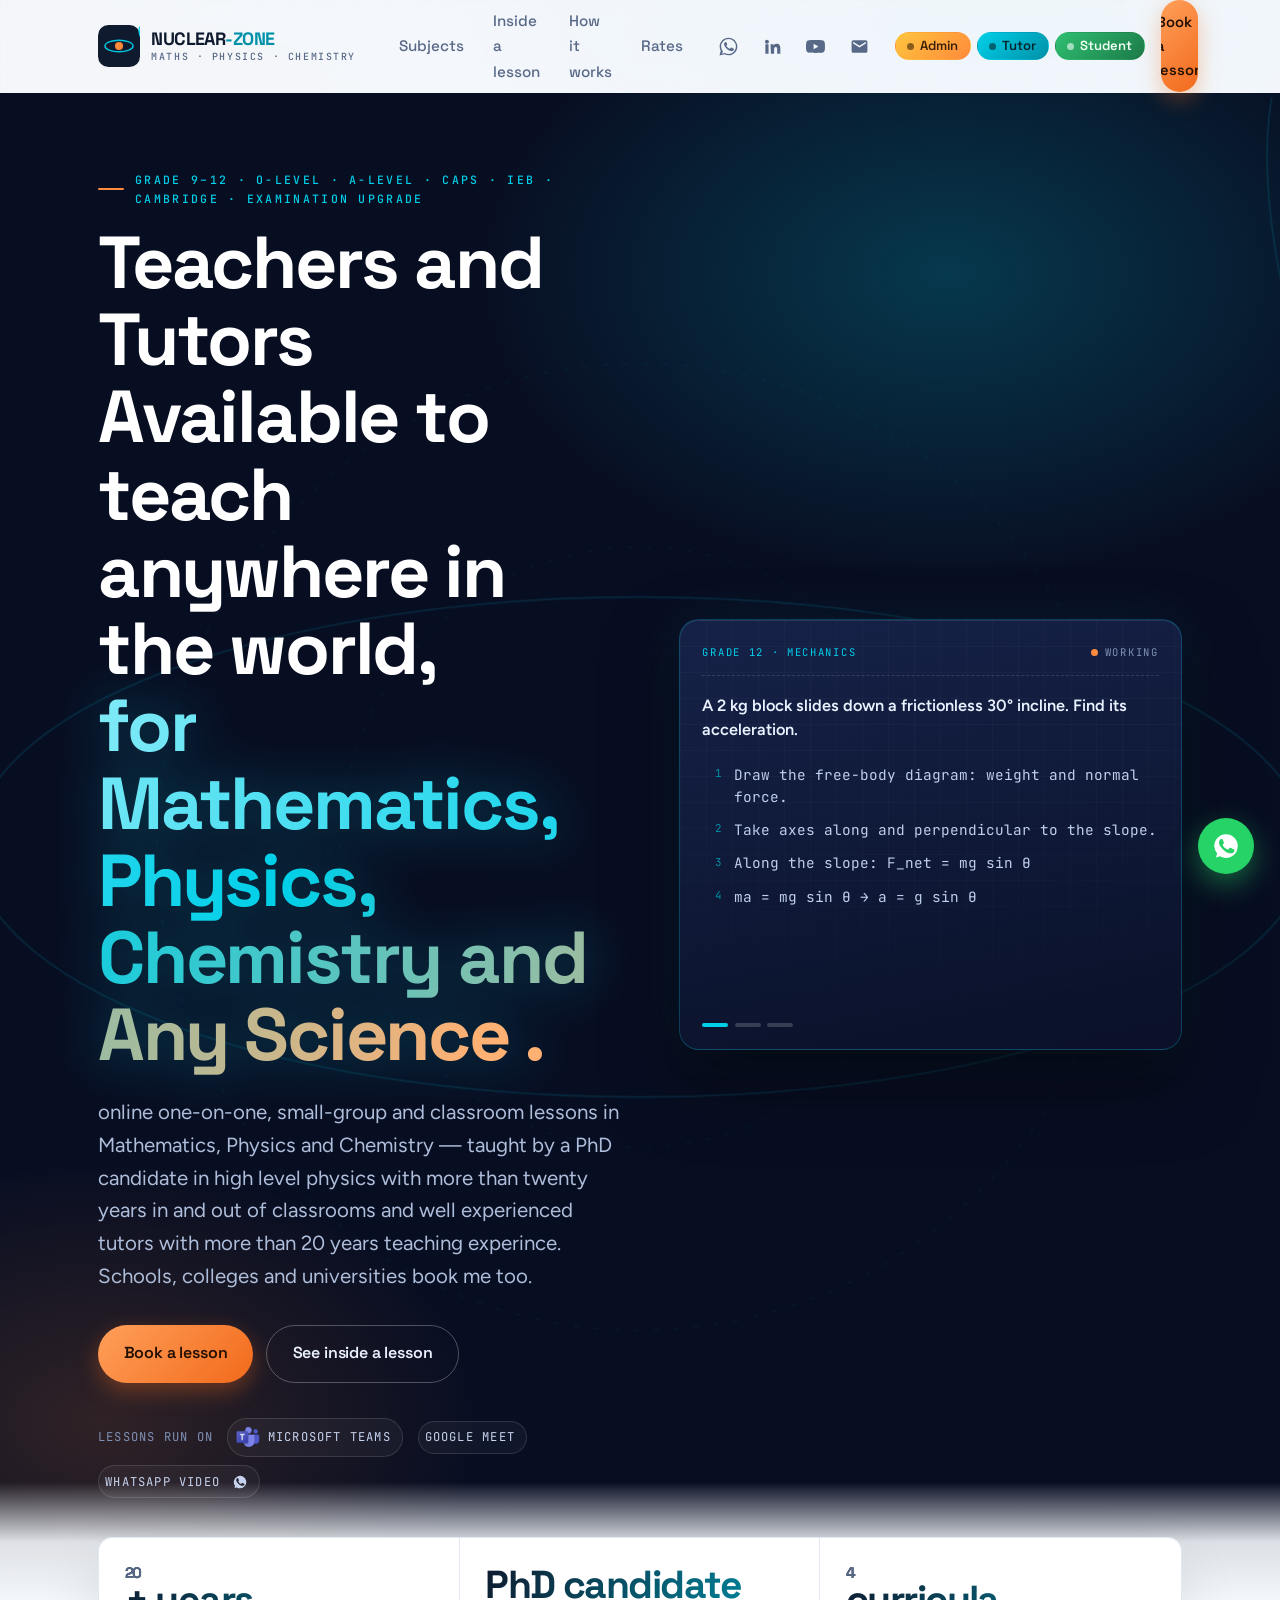
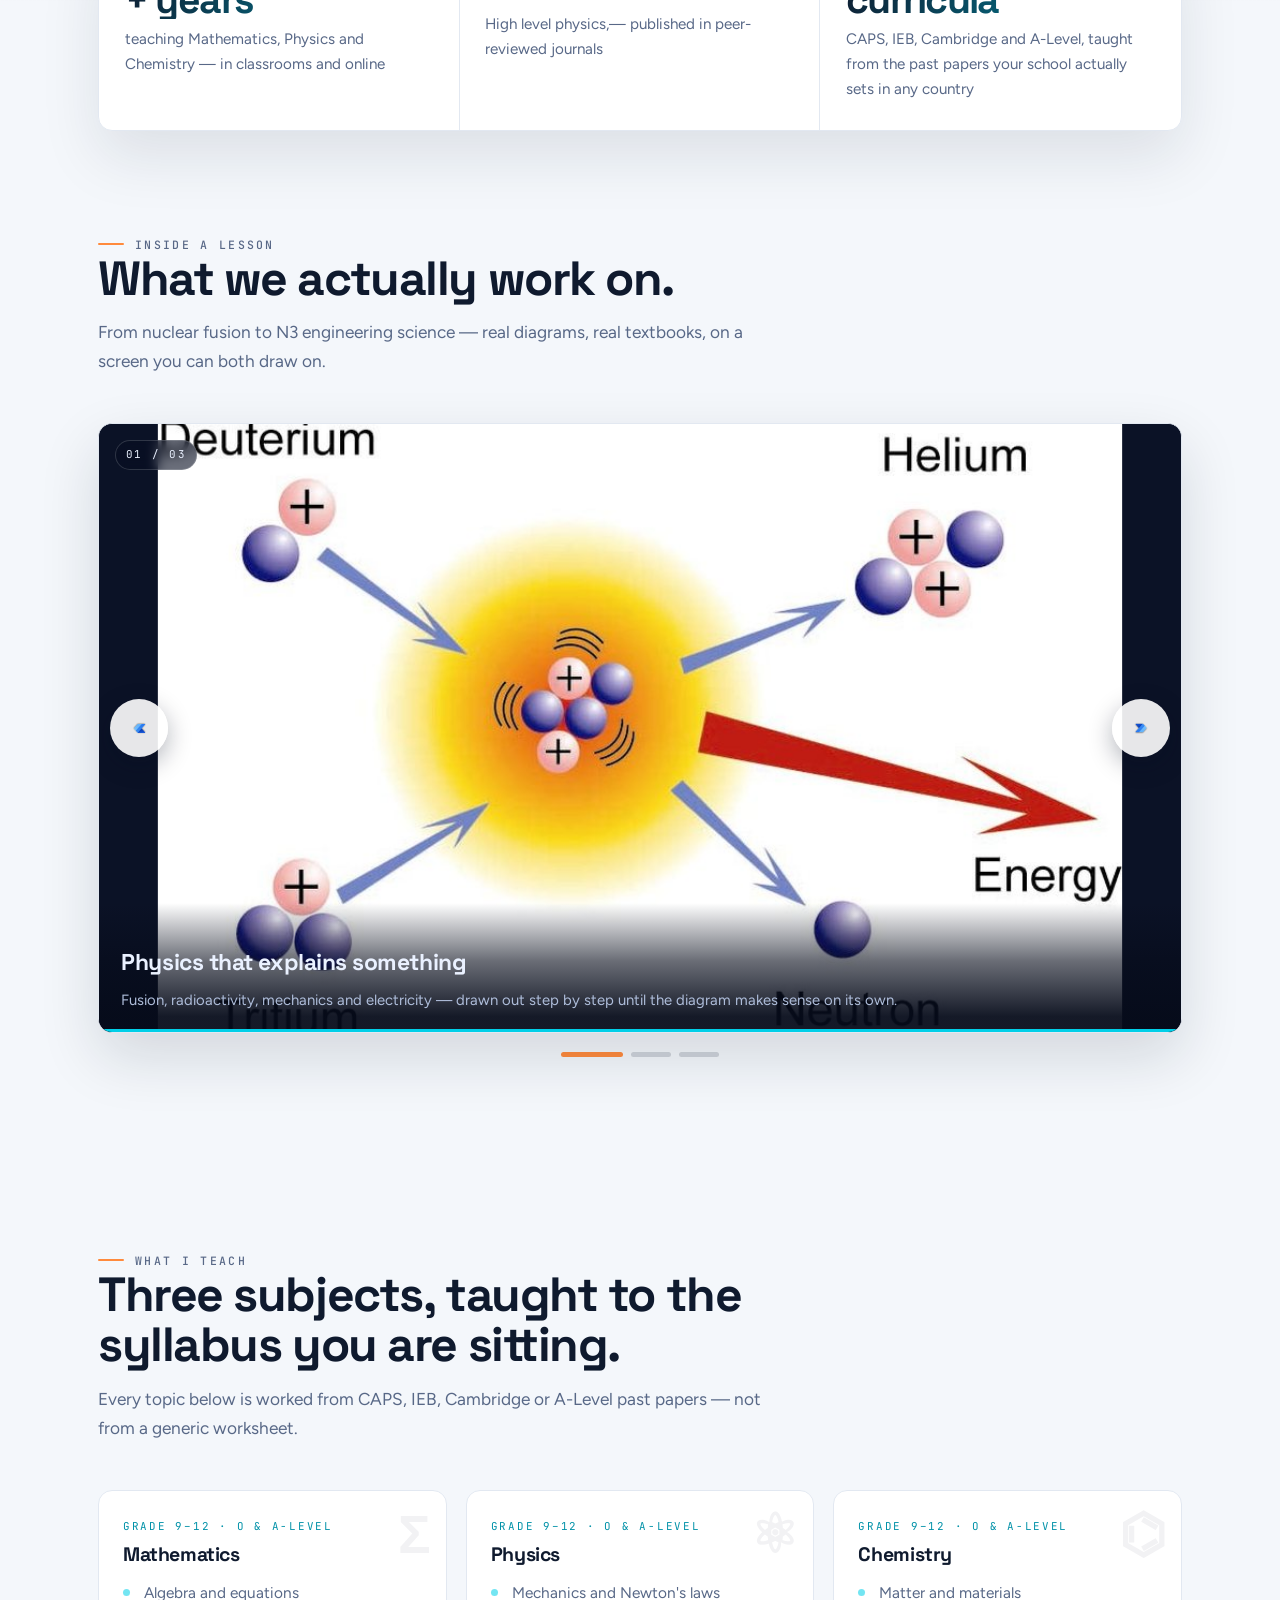
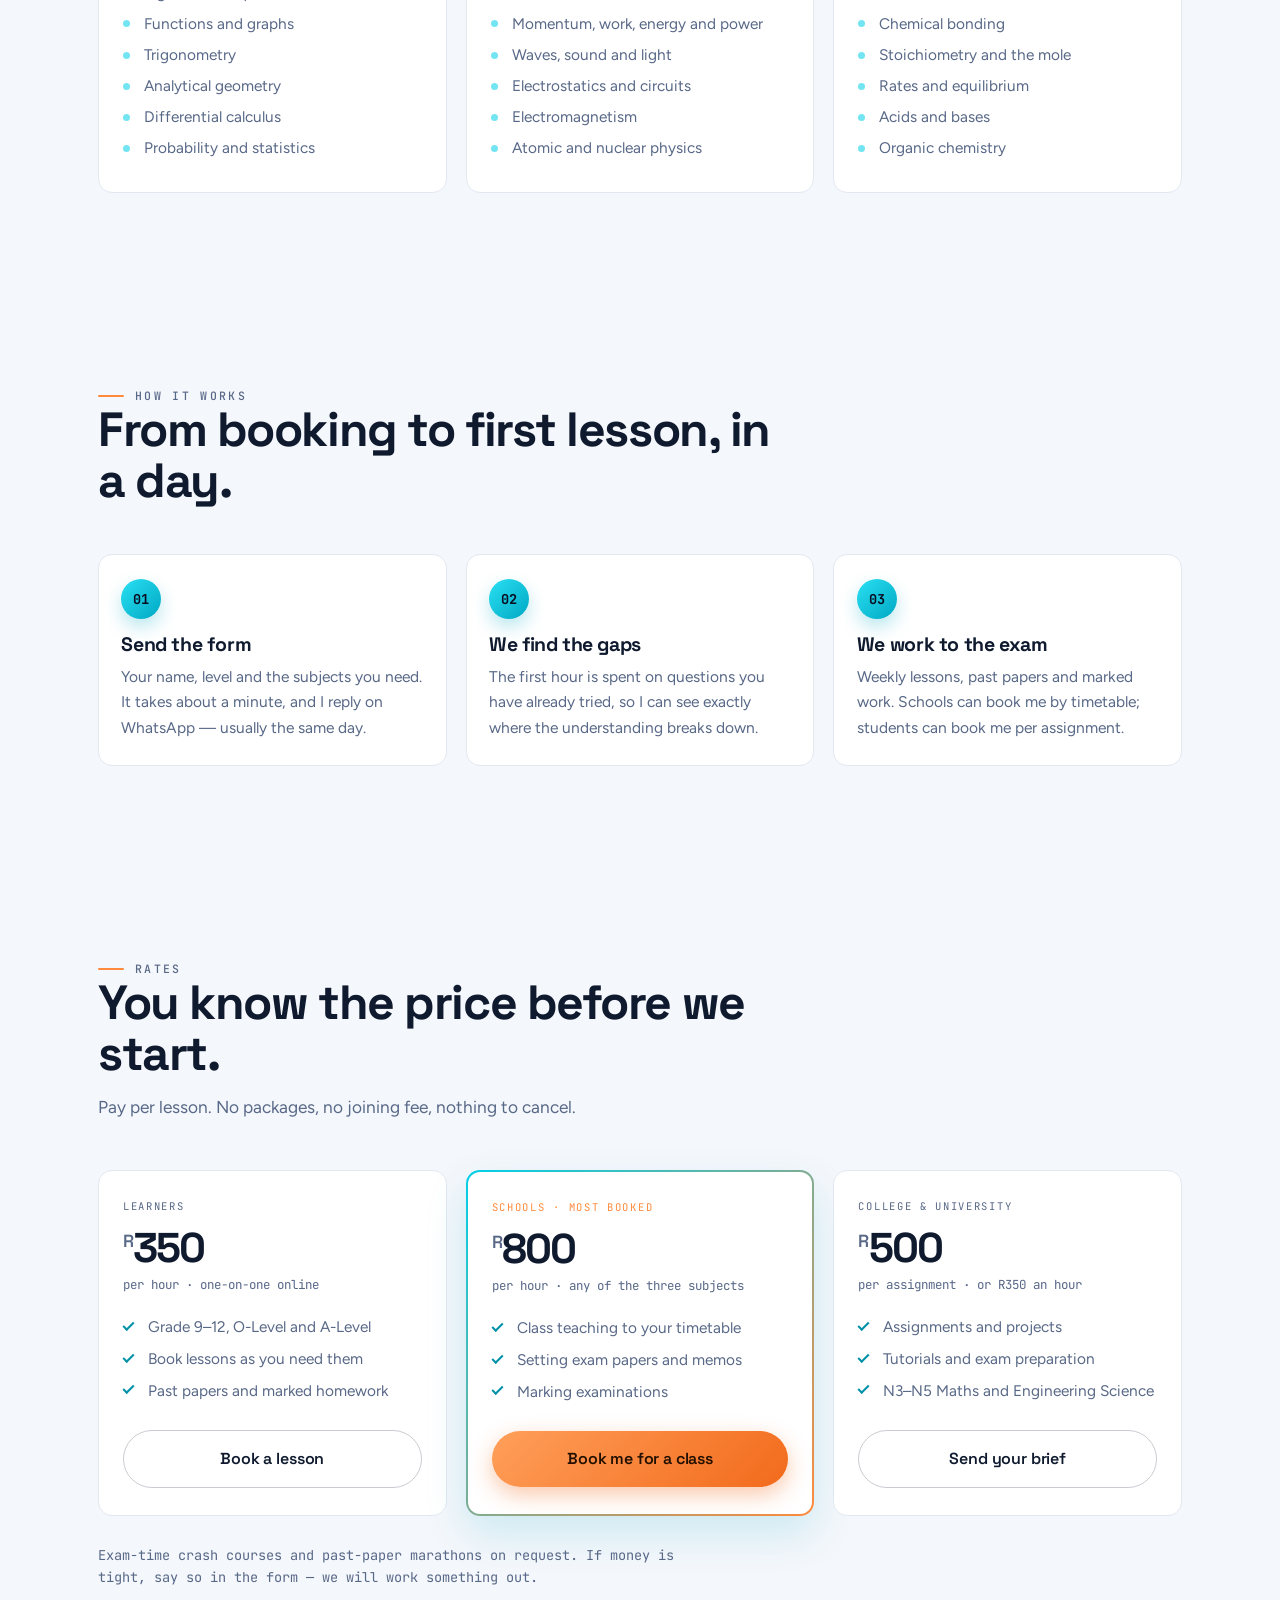
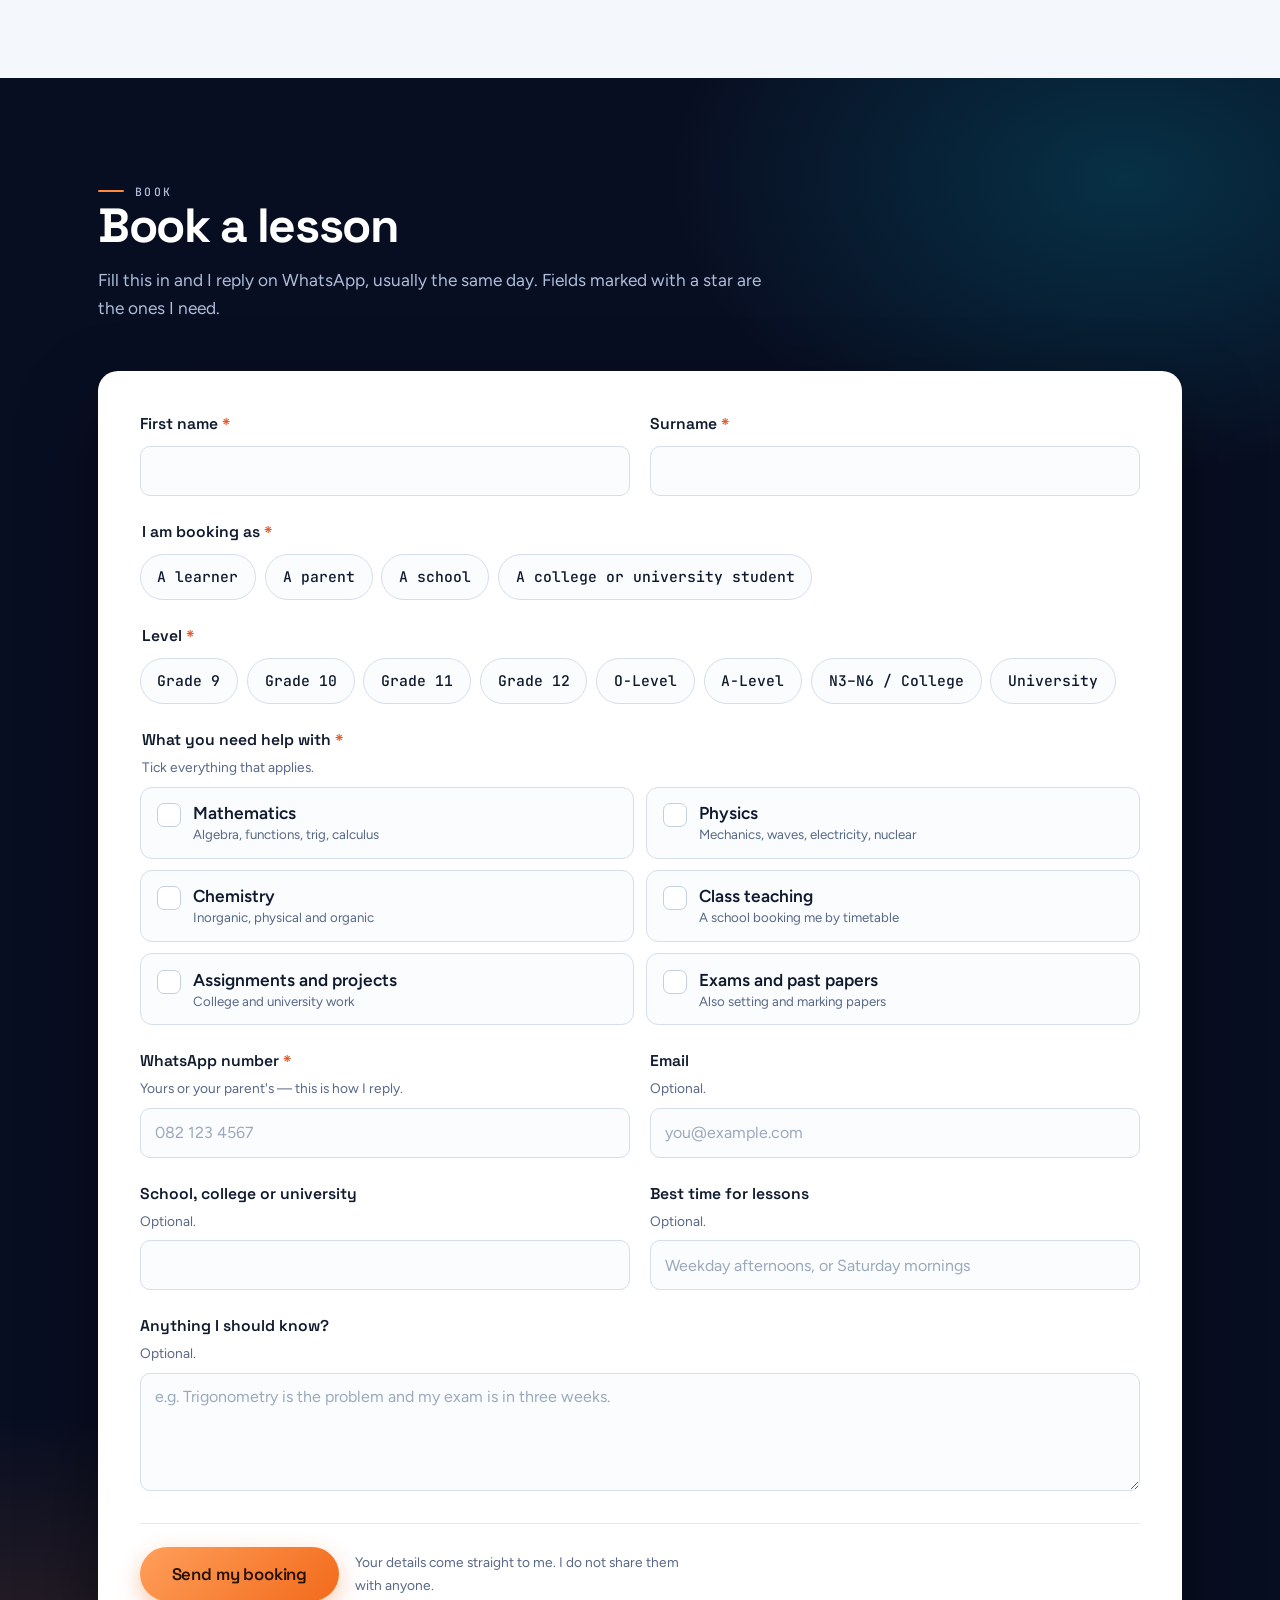
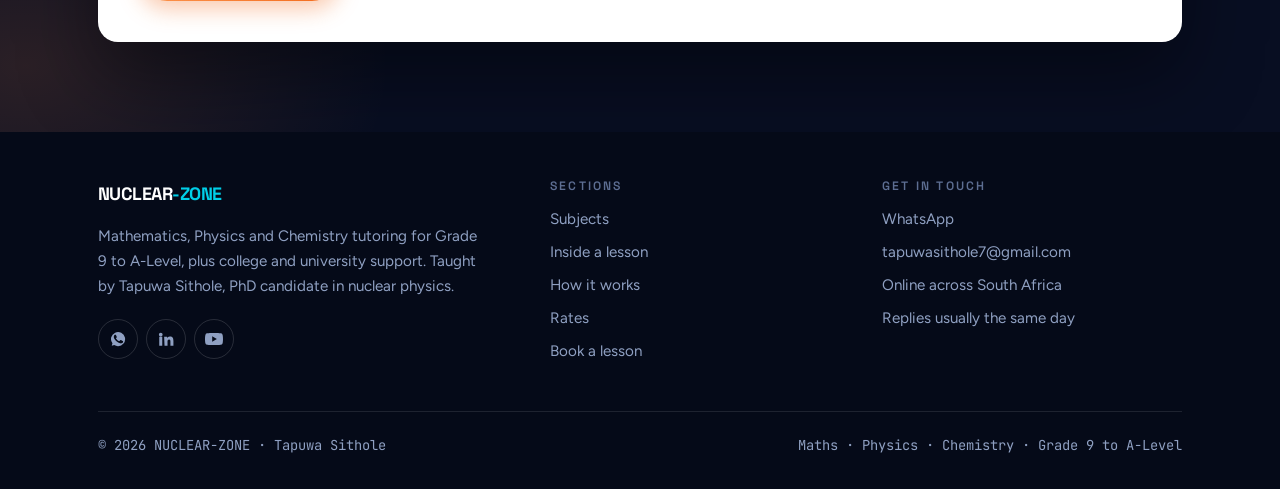
==== commit 346a0a57: "Update index.html" ====
--- a/index.html
+++ b/index.html
@@ -628,7 +628,7 @@
     <div>
       <p class="eyebrow">Grade 9–12 · O-Level · A-Level · CAPS · IEB · Cambridge · Examination Upgrade </p>
 
-      <h1>Online Teachers Available to teach anywhere in the world,<br><span class="glow">for Mathematics, Physics, Chemistry and Any Science .</span></h1>
+      <h1>Teachers and Tutors Available to teach anywhere in the world,<br><span class="glow">for Mathematics, Physics, Chemistry and Any Science .</span></h1>
 
       <p class="lead">
         online one-on-one, small-group and classroom lessons in Mathematics, Physics and Chemistry —
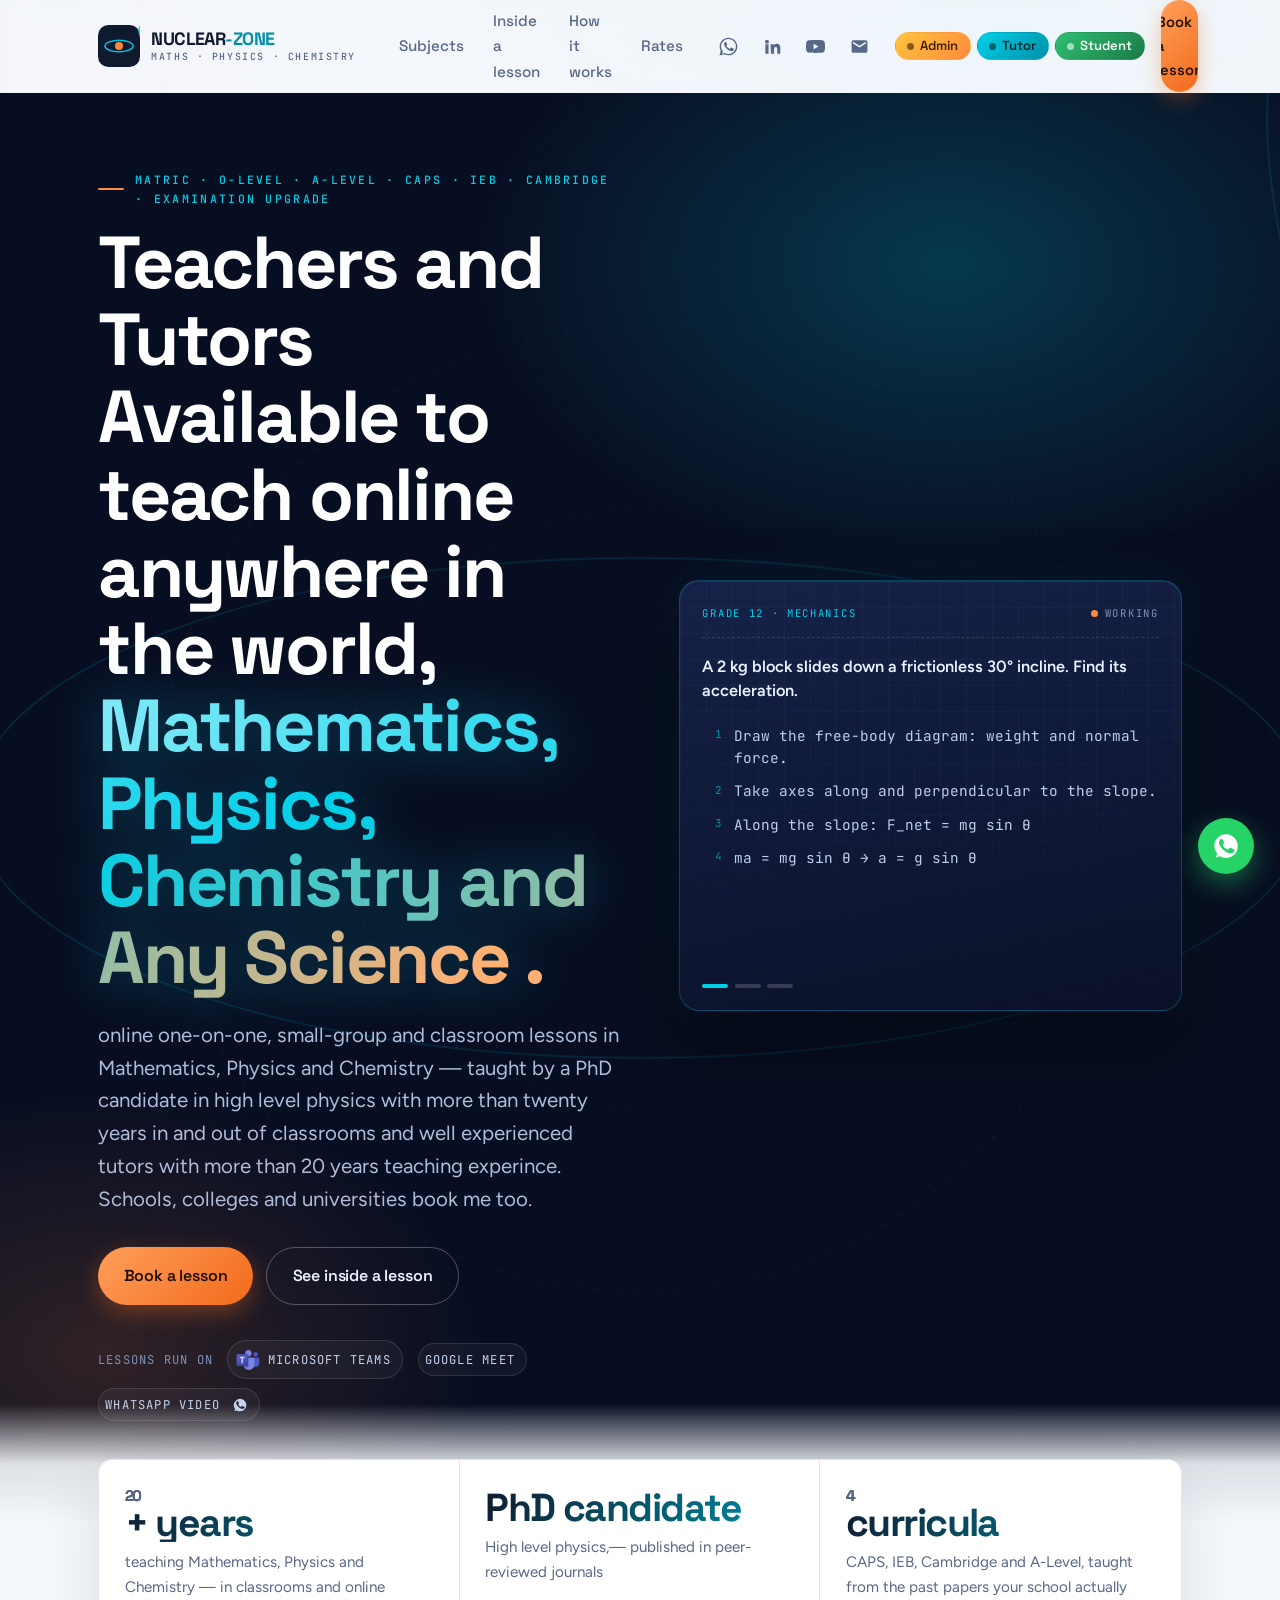
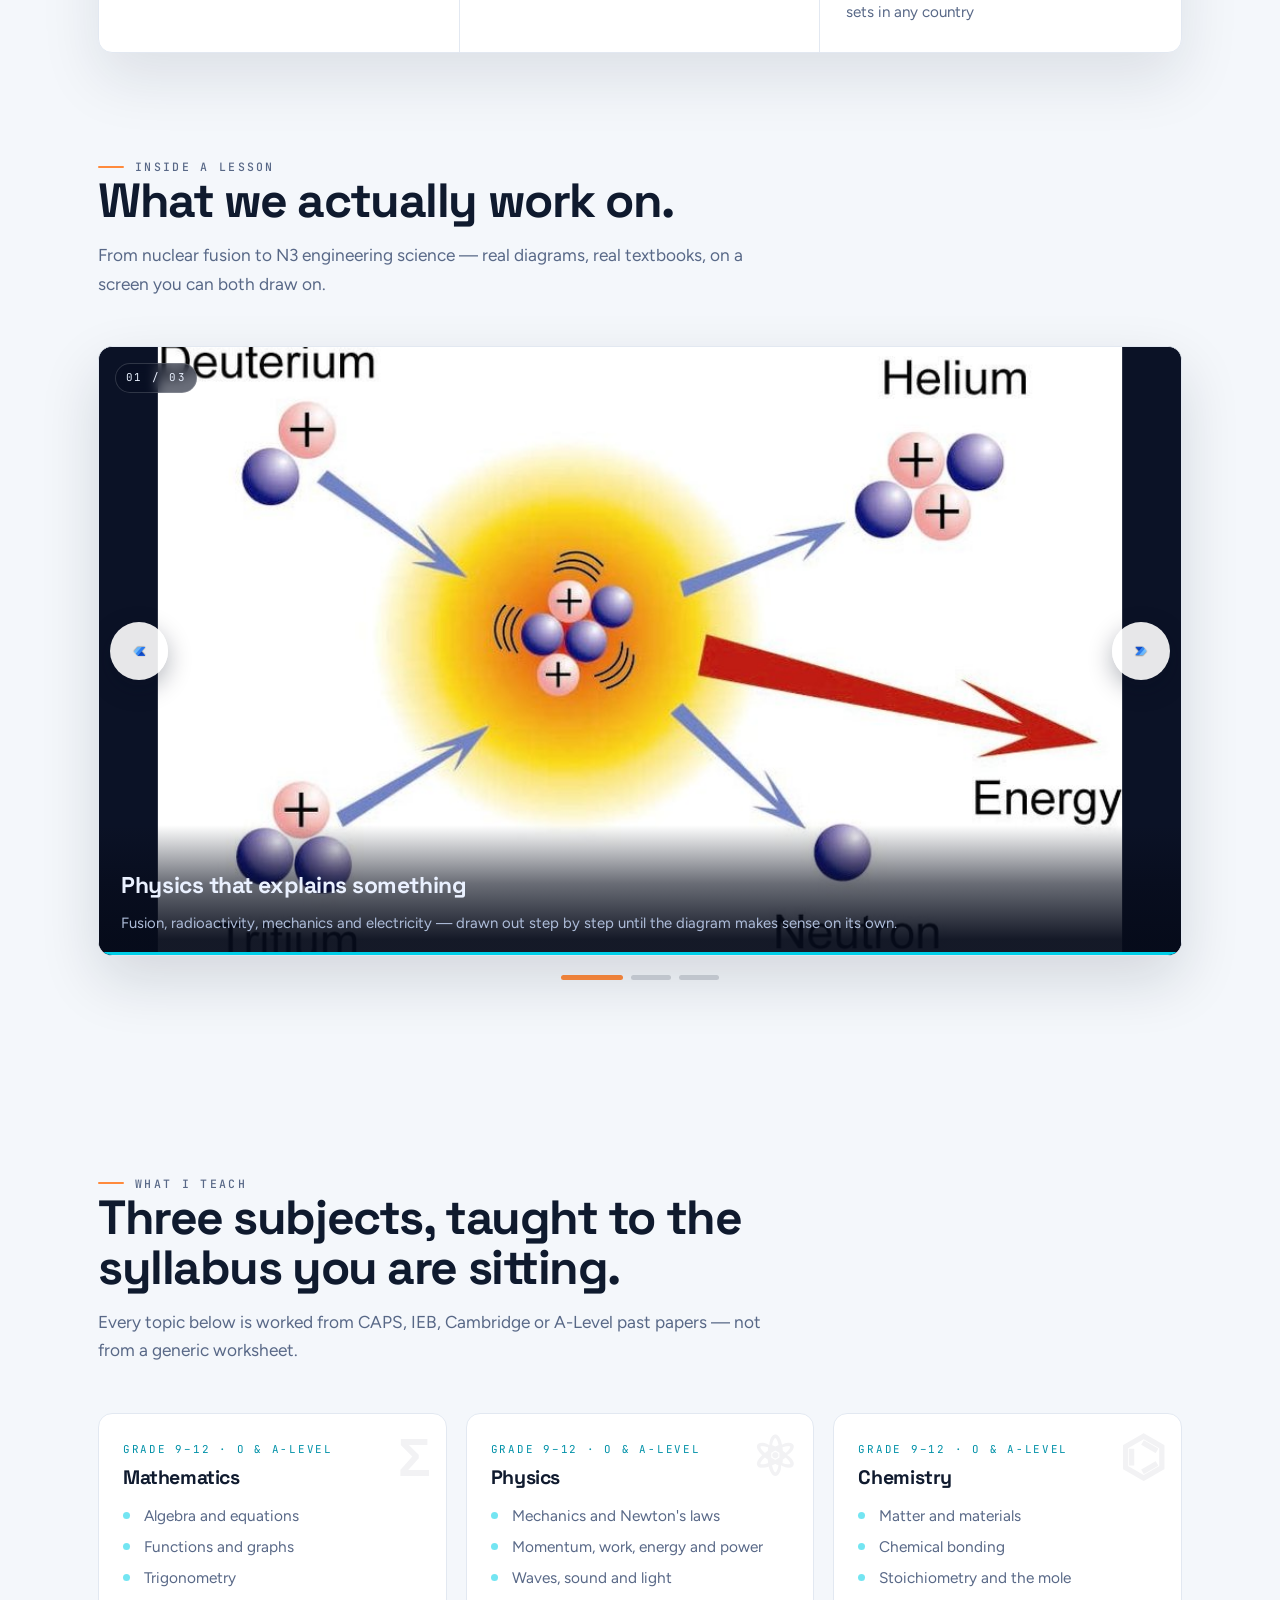
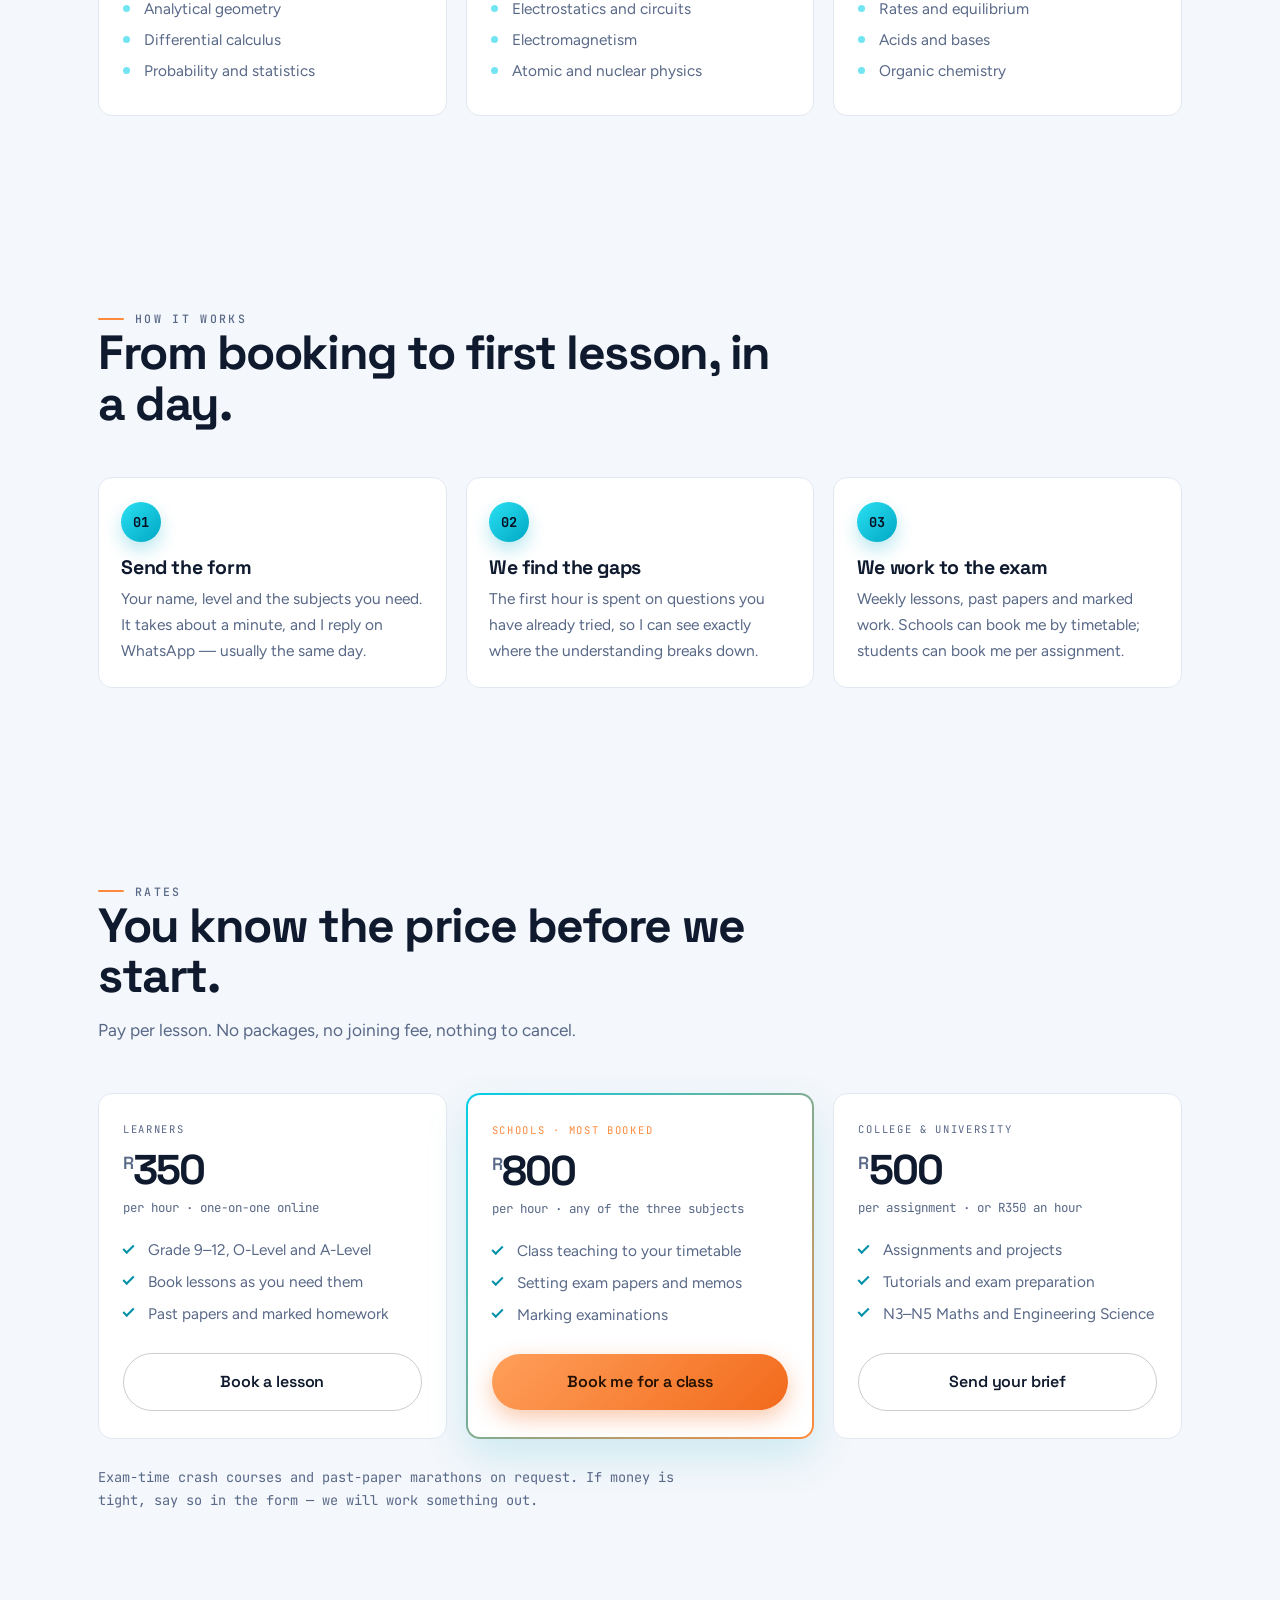
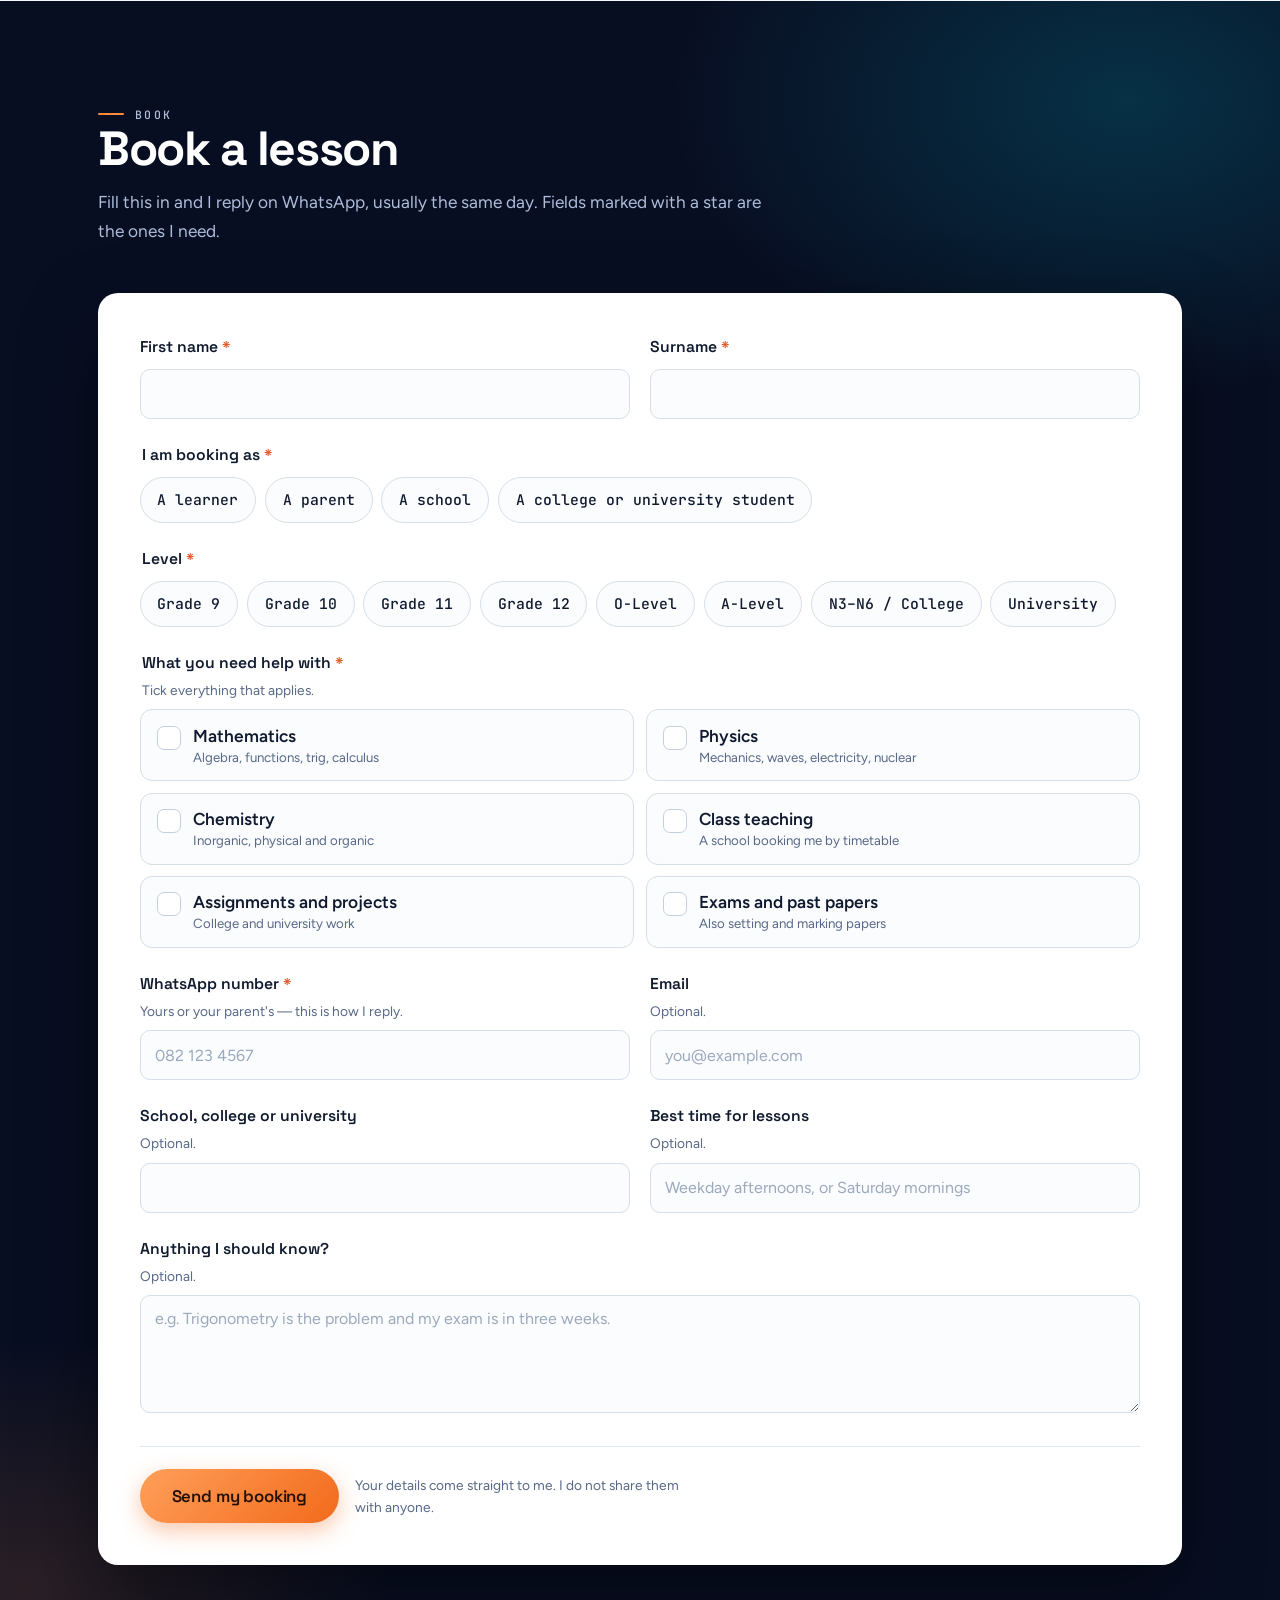
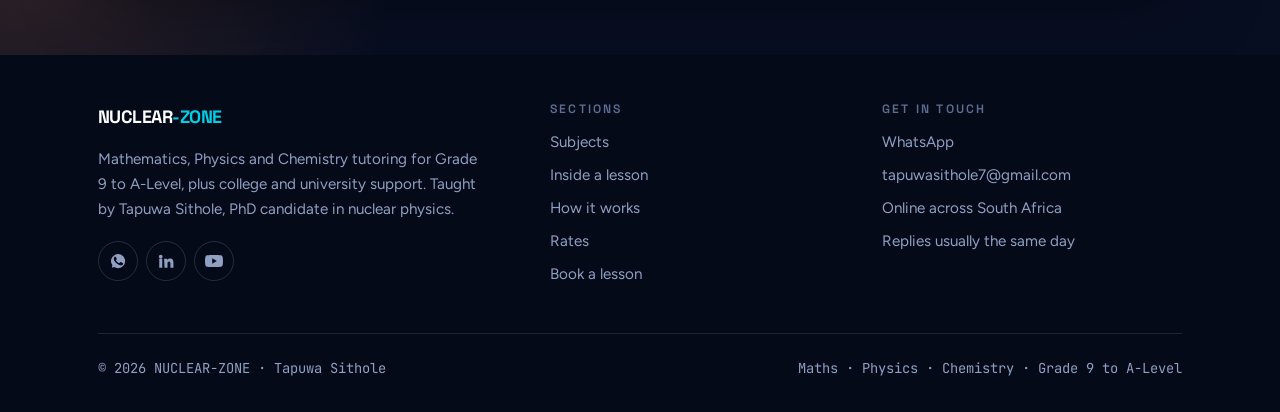
==== commit 0c8ddb28: "Update index.html" ====
--- a/index.html
+++ b/index.html
@@ -626,9 +626,9 @@
 
   <div class="wrap hero__grid">
     <div>
-      <p class="eyebrow">Grade 9–12 · O-Level · A-Level · CAPS · IEB · Cambridge · Examination Upgrade </p>
-
-      <h1>Teachers and Tutors Available to teach anywhere in the world,<br><span class="glow">for Mathematics, Physics, Chemistry and Any Science .</span></h1>
+      <p class="eyebrow">Matric · O-Level · A-Level · CAPS · IEB · Cambridge · Examination Upgrade </p>
+
+      <h1>Teachers and Tutors Available to teach online anywhere in the world,<br><span class="glow"> Mathematics, Physics, Chemistry and Any Science .</span></h1>
 
       <p class="lead">
         online one-on-one, small-group and classroom lessons in Mathematics, Physics and Chemistry —
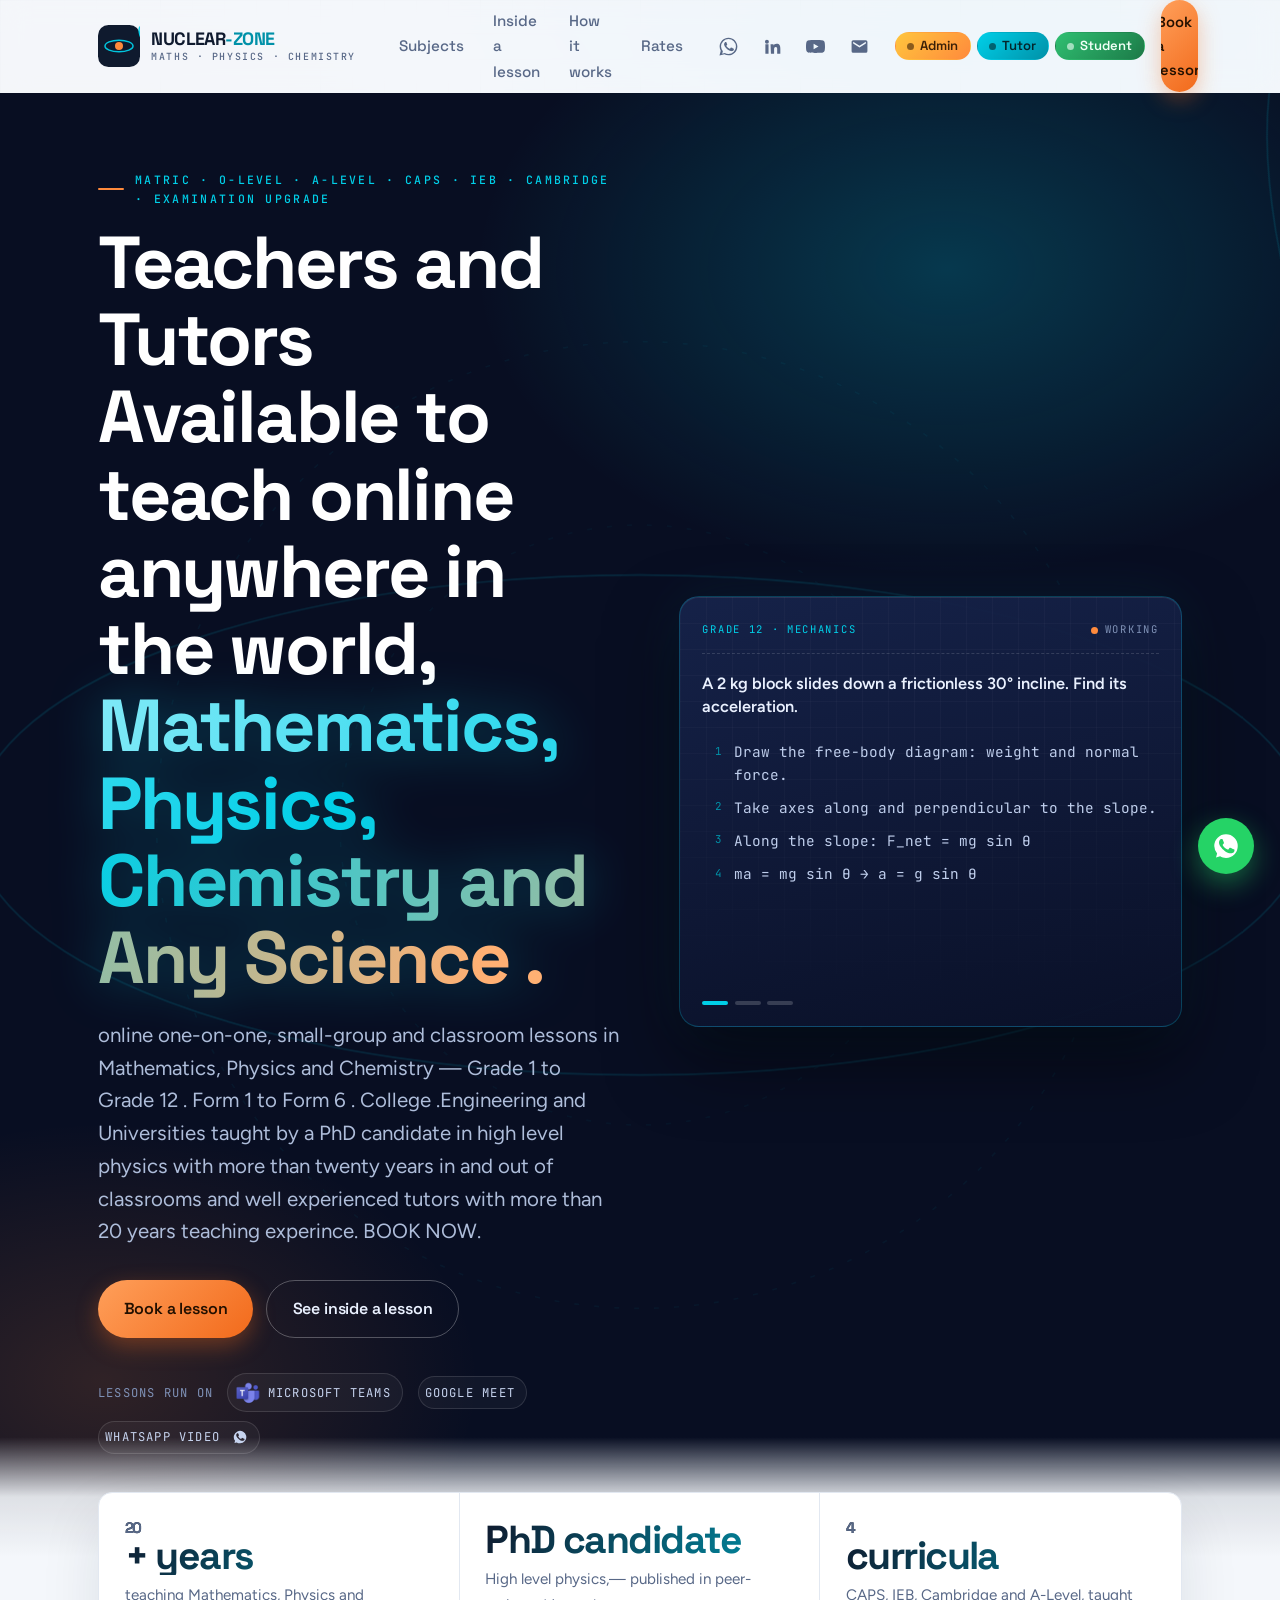
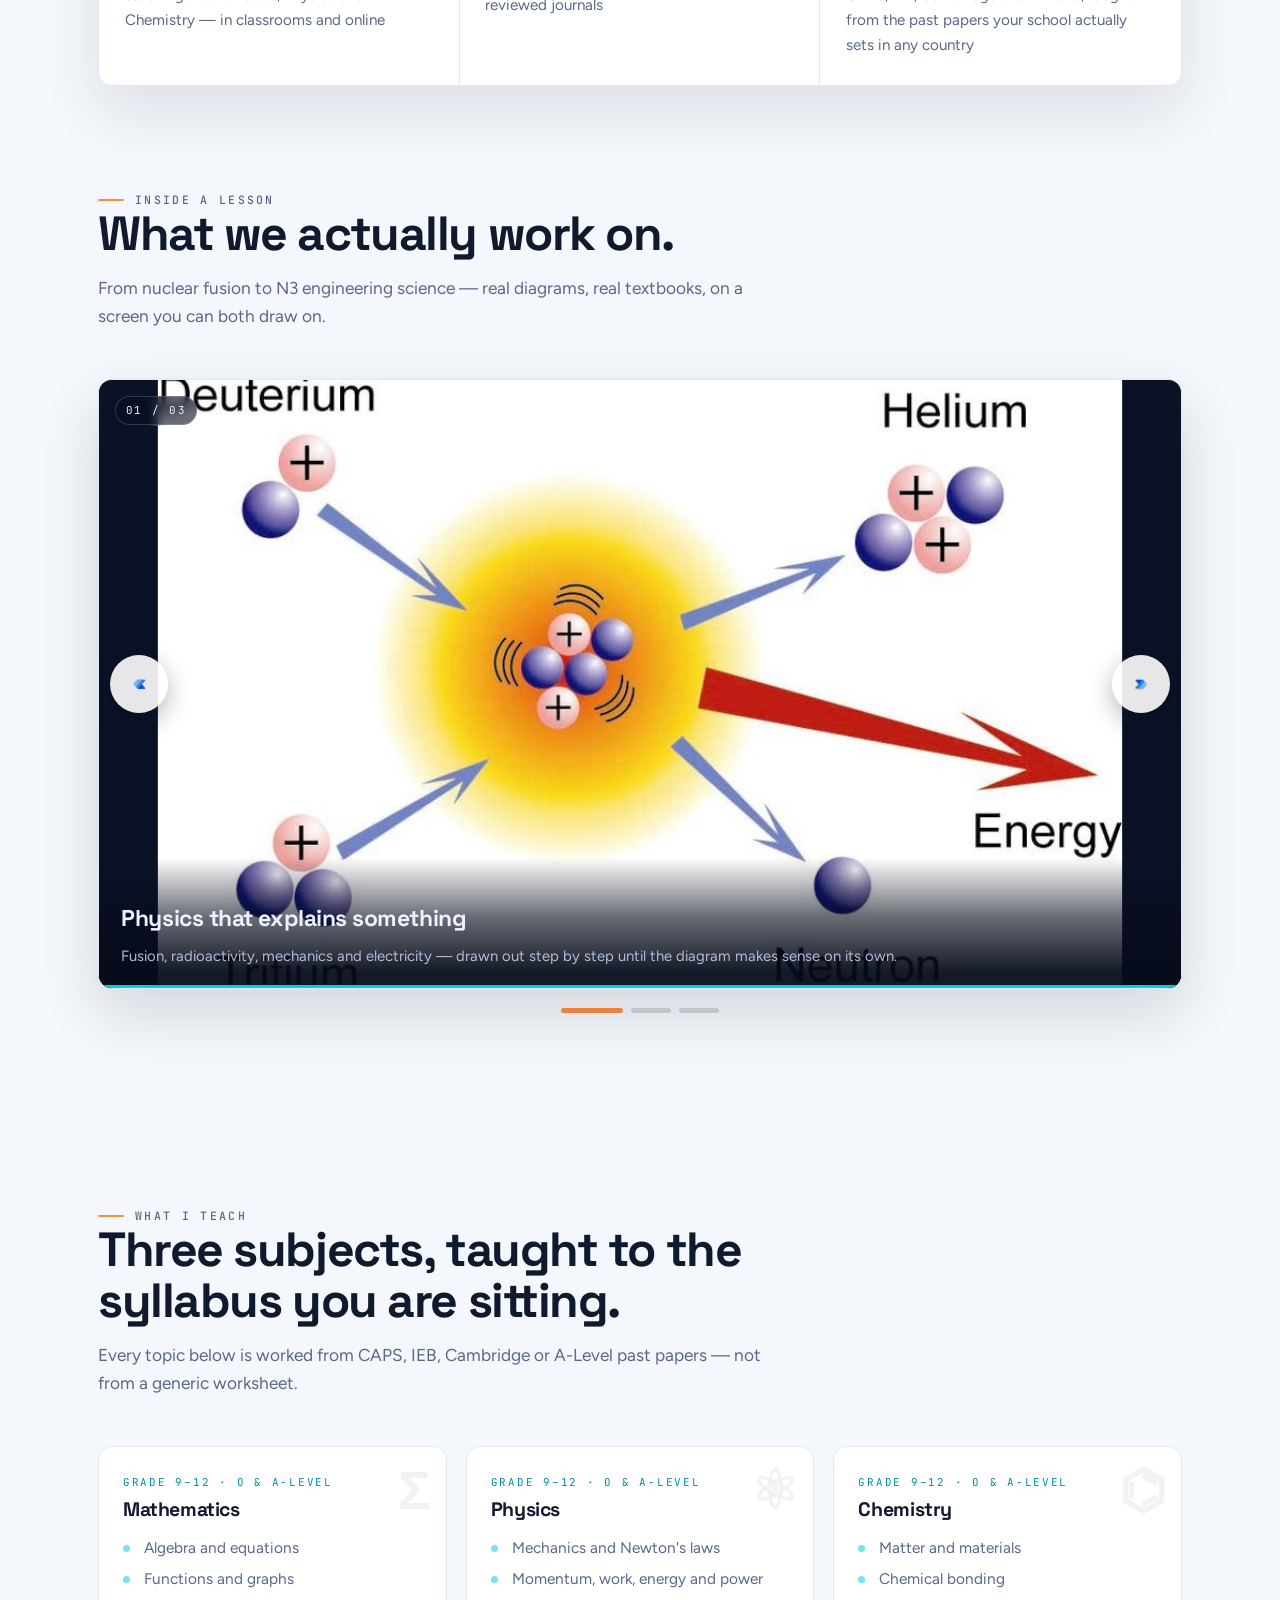
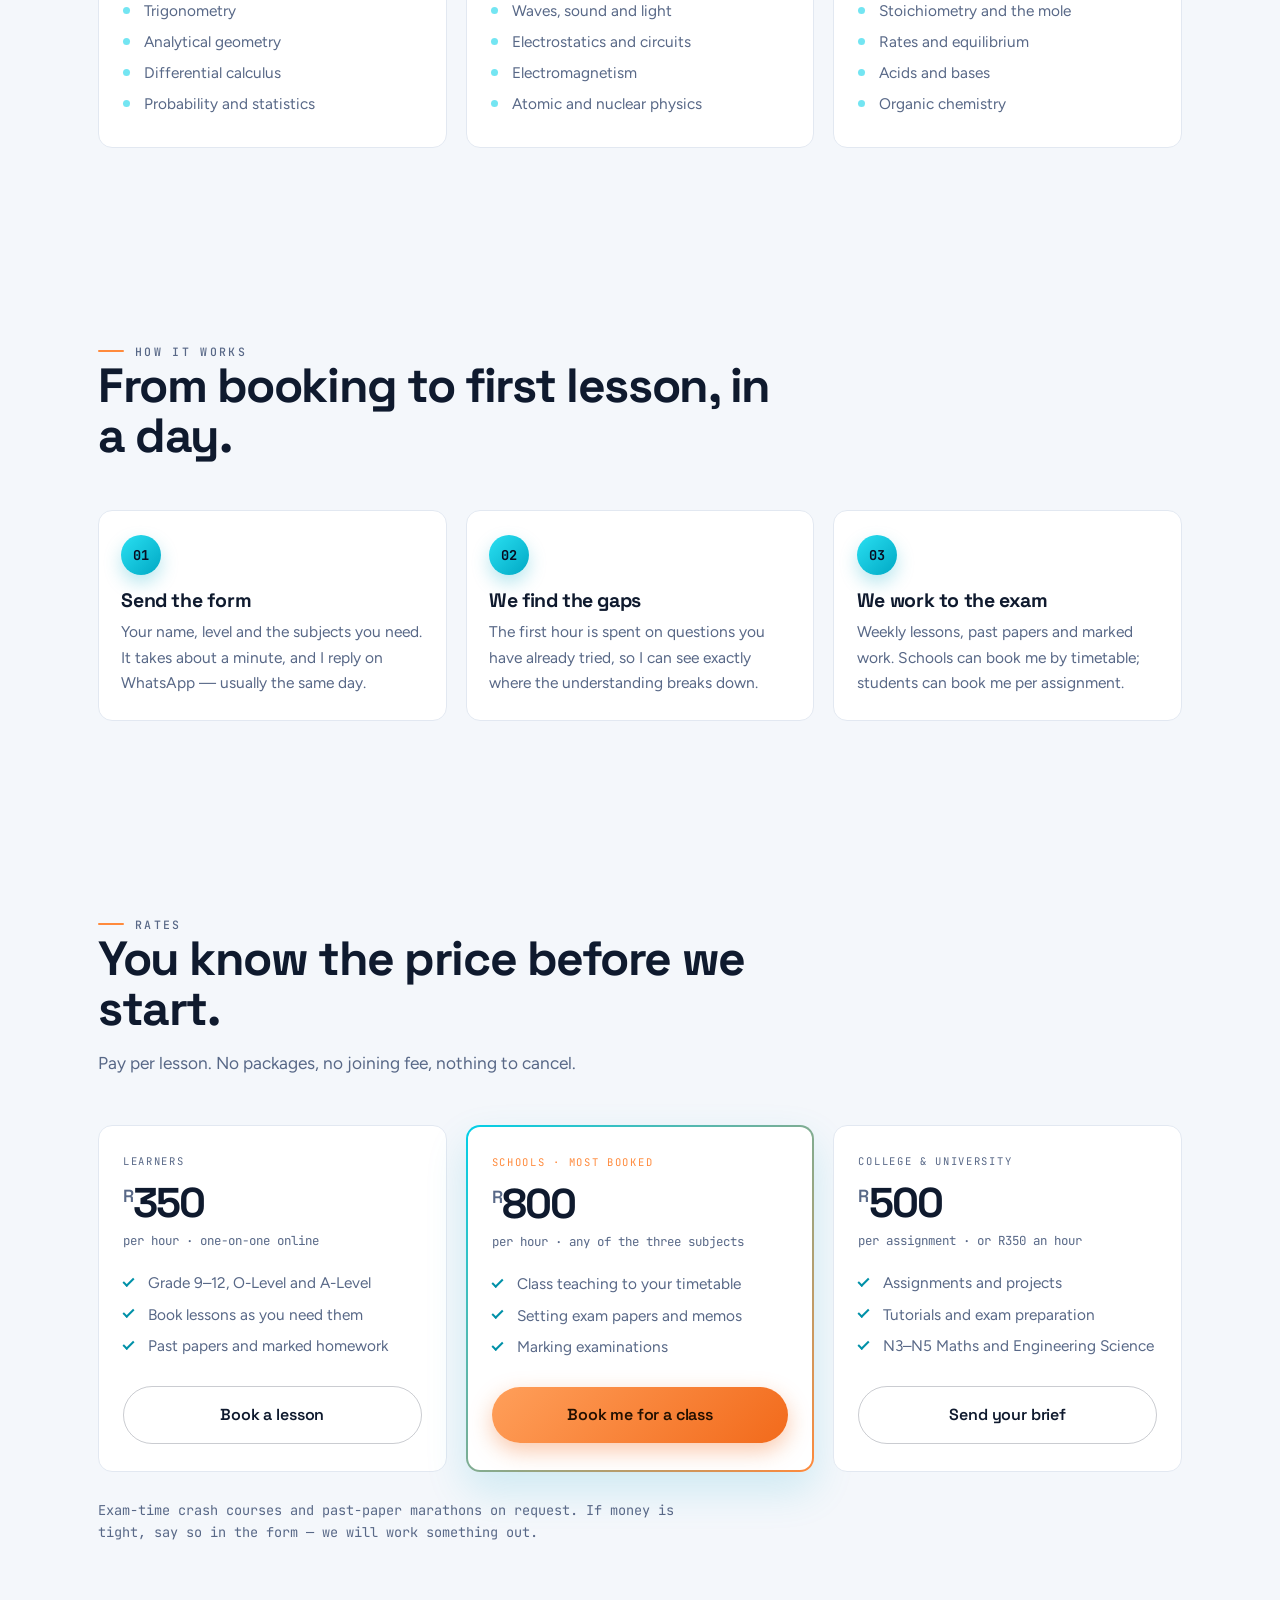
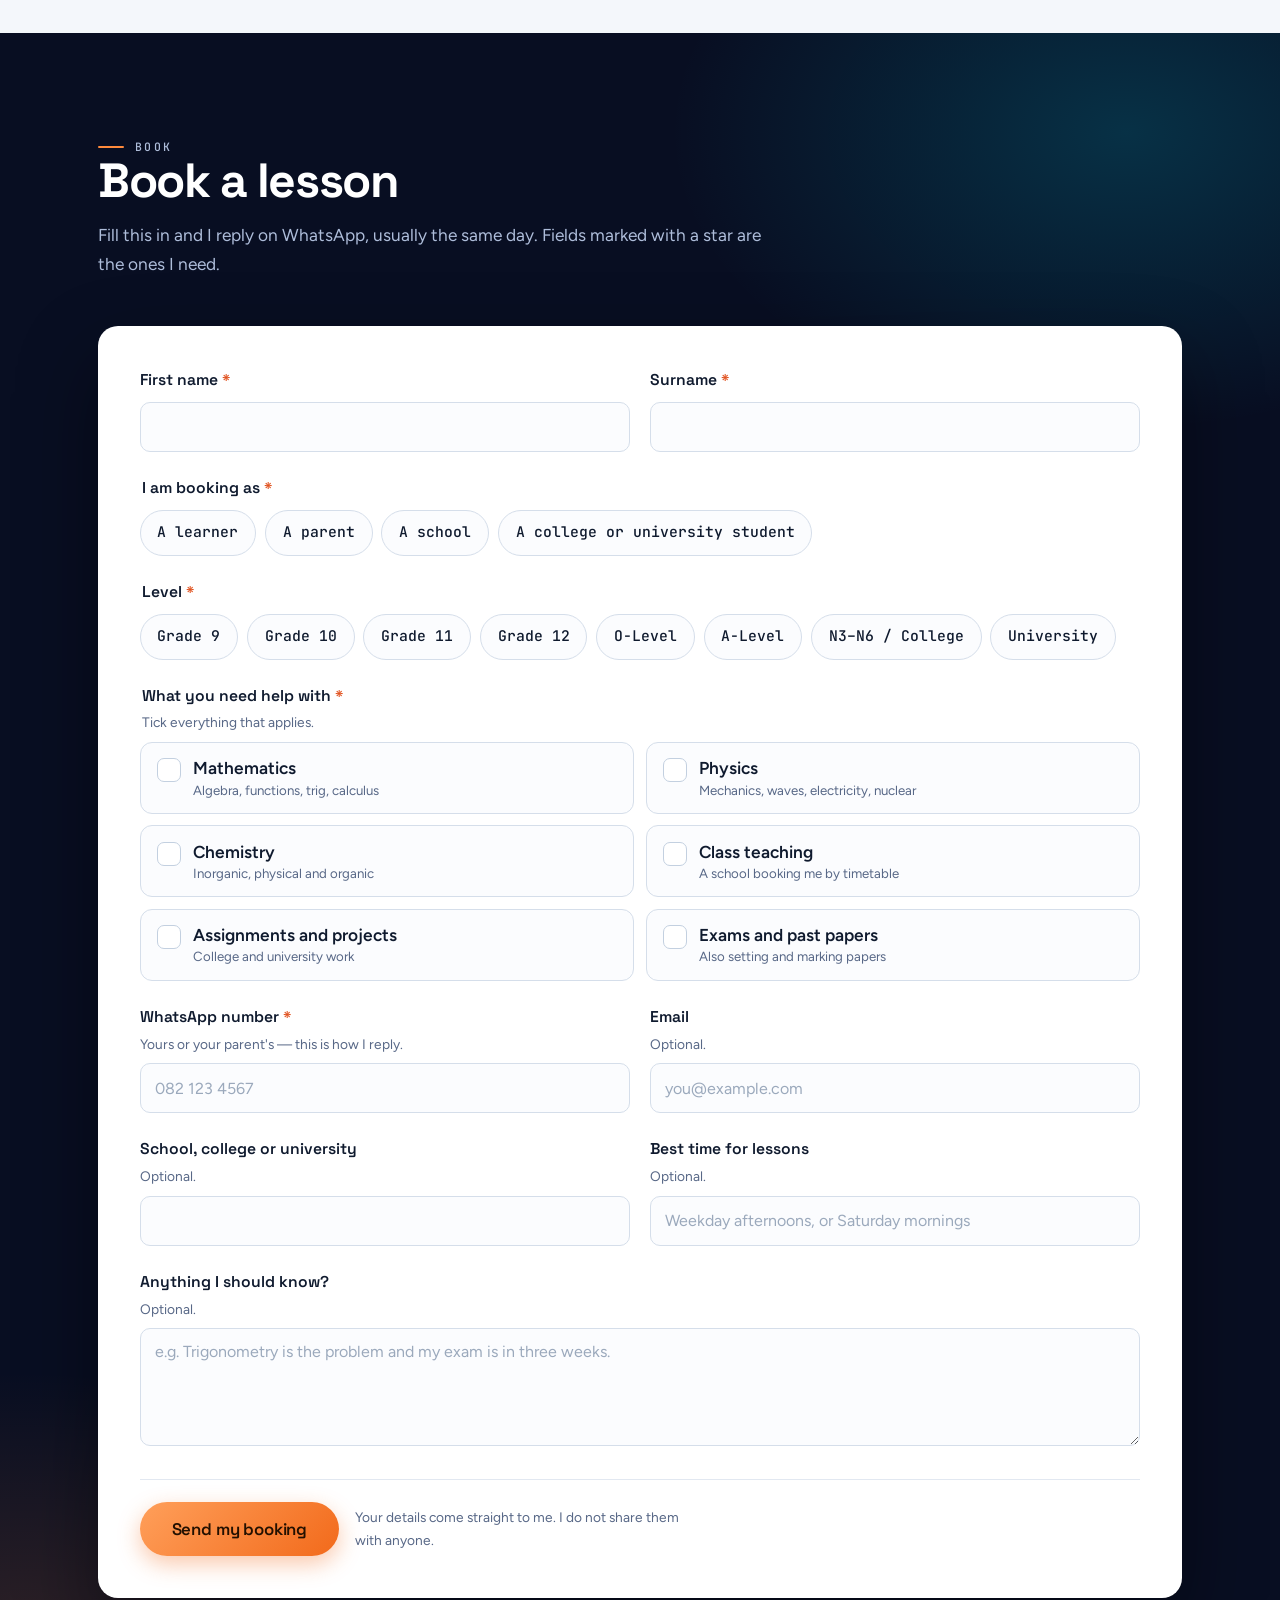
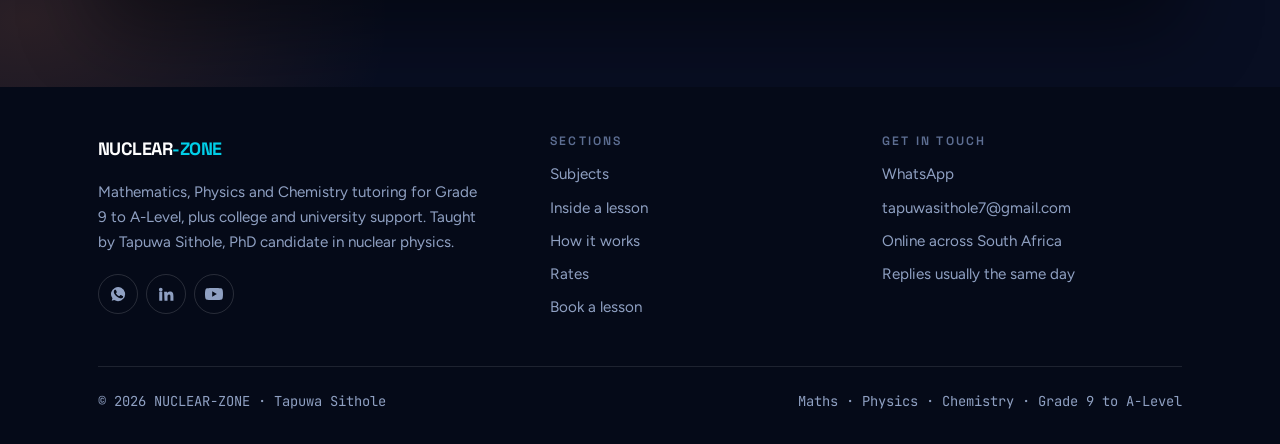
==== commit a54361df: "Update index.html" ====
--- a/index.html
+++ b/index.html
@@ -4,7 +4,7 @@
 <meta charset="utf-8">
 <meta name="viewport" content="width=device-width, initial-scale=1">
 
-<title>NUCLEAR-ZONE — Mathematics, Physics &amp; Chemistry tutoring | Grade 9 to A-Level</title>
+<title>NUCLEAR-ZONE — Mathematics, Physics &amp; Chemistry tutoring | Grade 1 to A-Level</title>
 <meta name="description" content="One-on-one and small-group tutoring in Mathematics, Physics and Chemistry for Grade 9–12, O-Level and A-Level. Taught by a PhD candidate in nuclear physics with 20+ years in the classroom. Schools, colleges and universities welcome.">
 <meta name="theme-color" content="#080E22">
 <meta property="og:title" content="NUCLEAR-ZONE — Mathematics, Physics &amp; Chemistry tutoring">
@@ -632,8 +632,8 @@
 
       <p class="lead">
         online one-on-one, small-group and classroom lessons in Mathematics, Physics and Chemistry —
-        taught by a PhD candidate in high level physics with more than twenty years in and out of classrooms and well experienced tutors with more than 20 years teaching experince.
-        Schools, colleges and universities book me too.
+        Grade 1 to Grade 12 . Form 1 to Form 6 . College .Engineering and Universities taught by a PhD candidate in high level physics with more than twenty years in and out of classrooms and well experienced tutors with more than 20 years teaching experince.
+       BOOK NOW.
       </p>
 
       <div class="hero__cta">
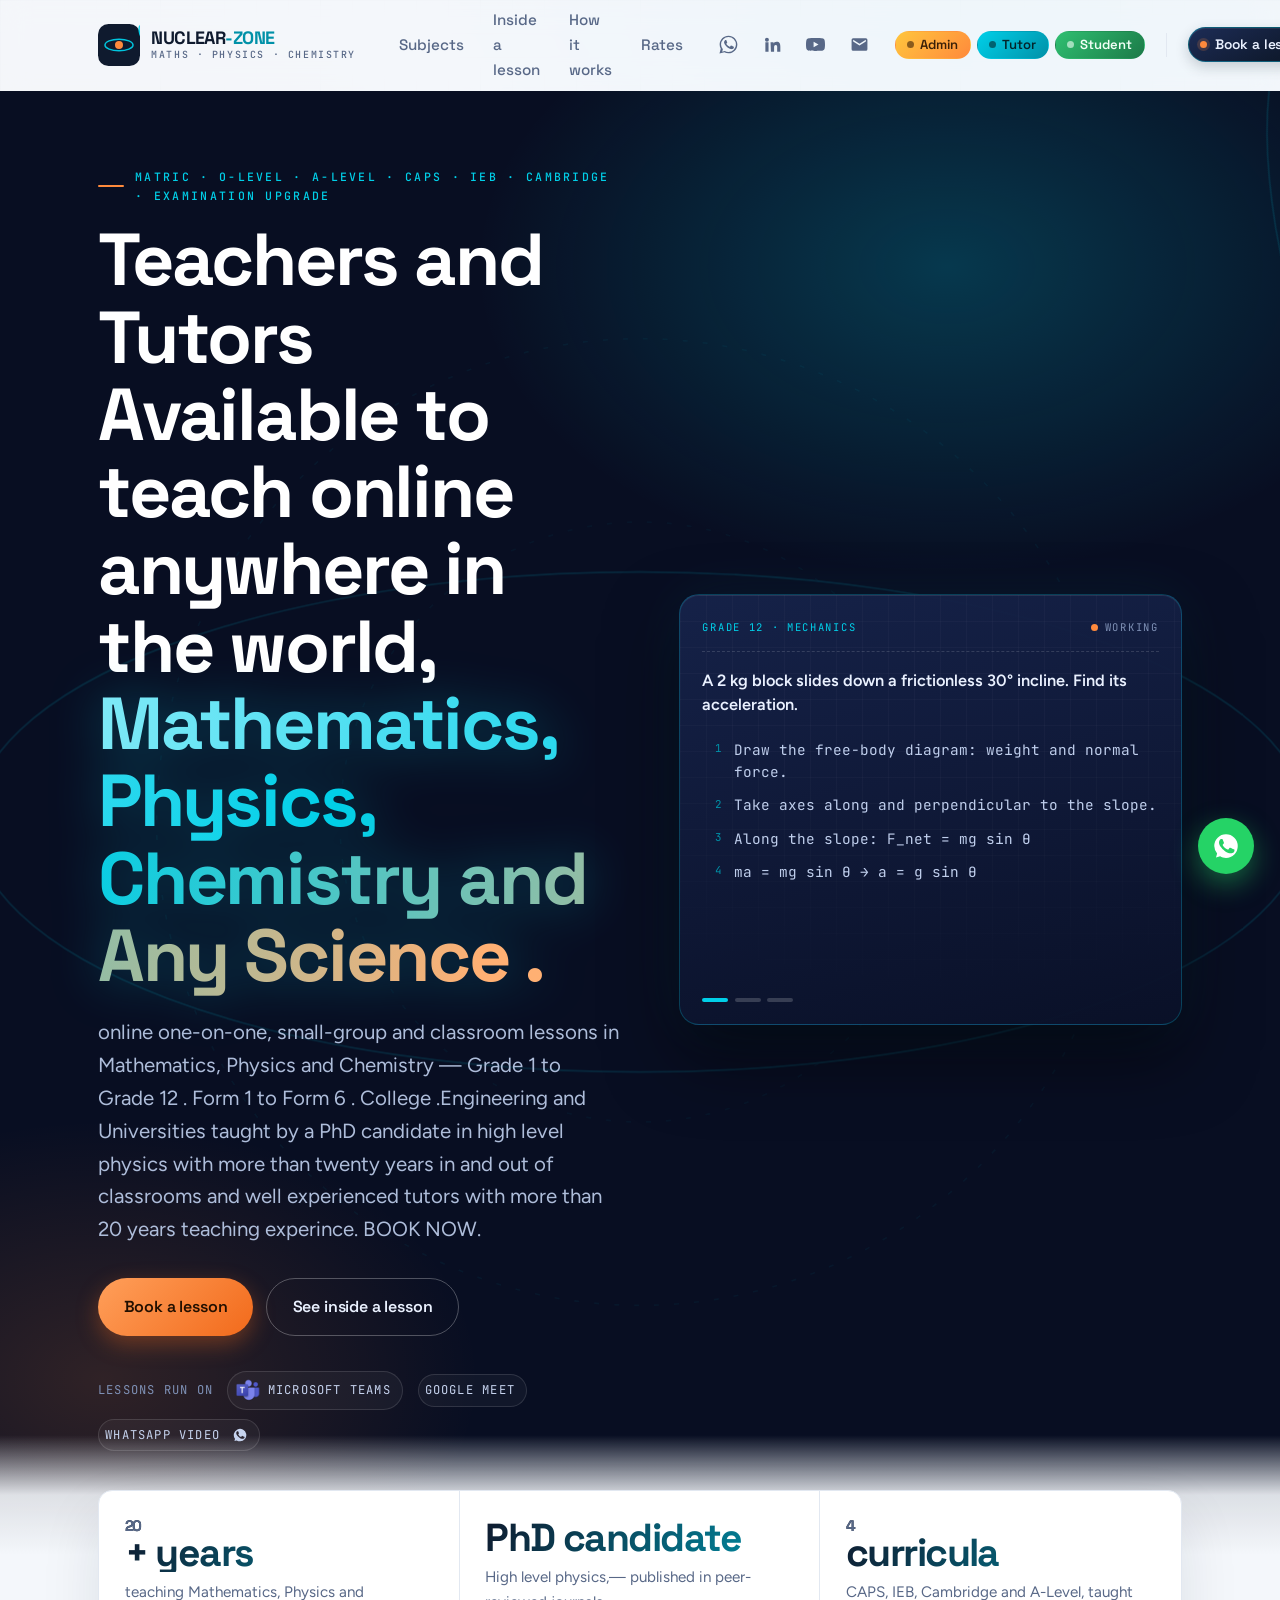
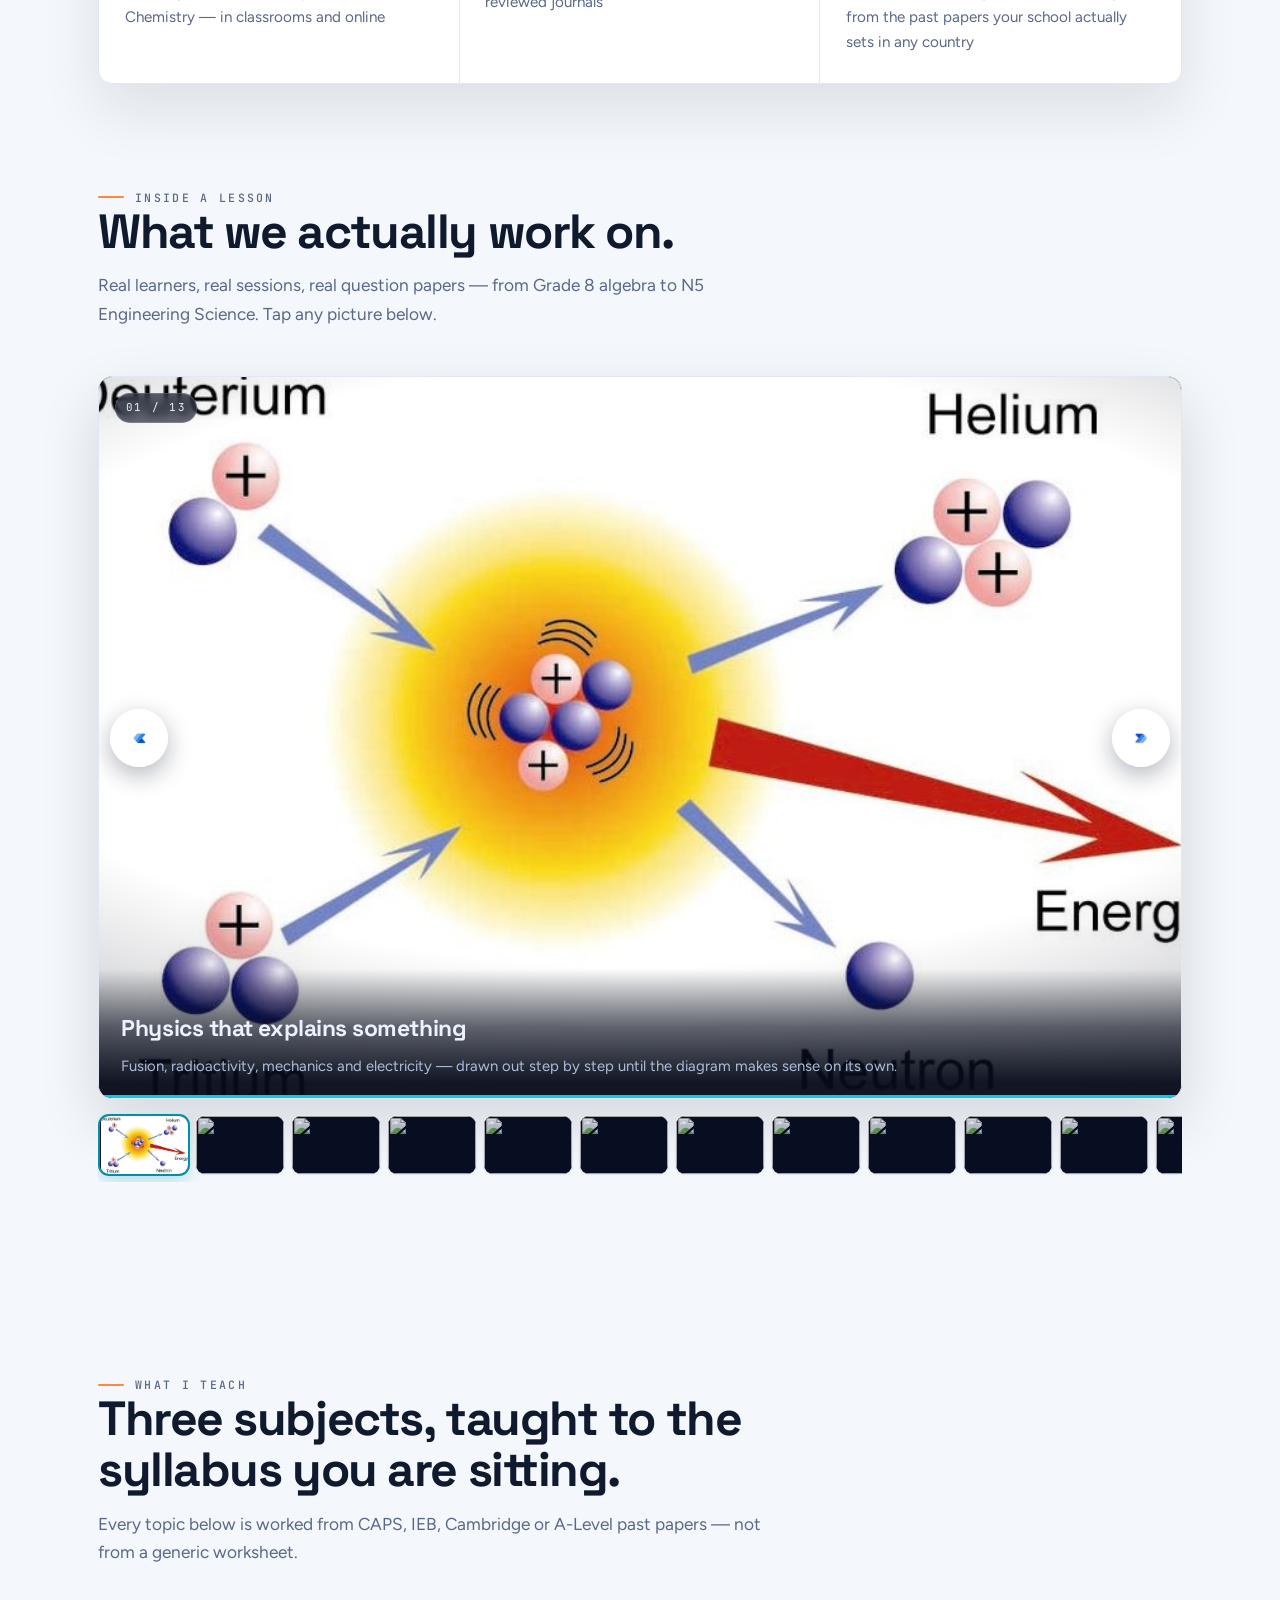
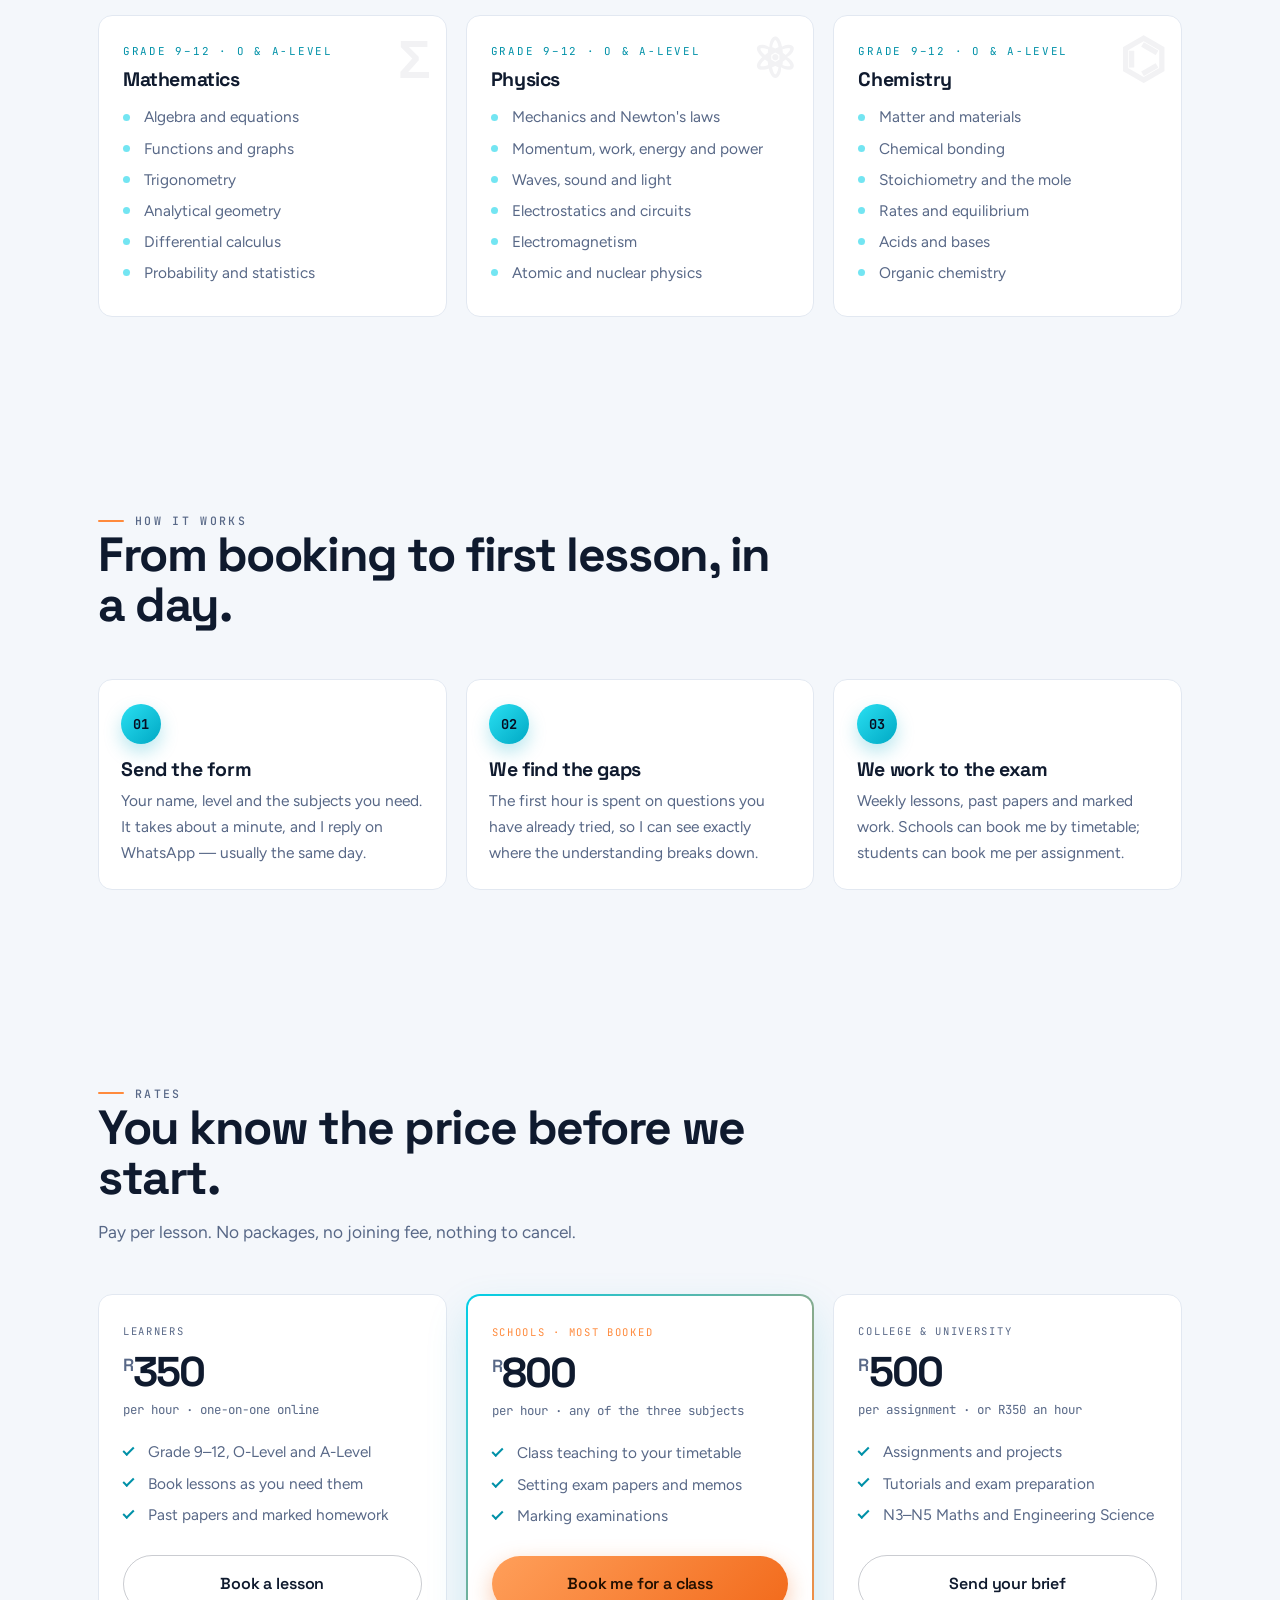
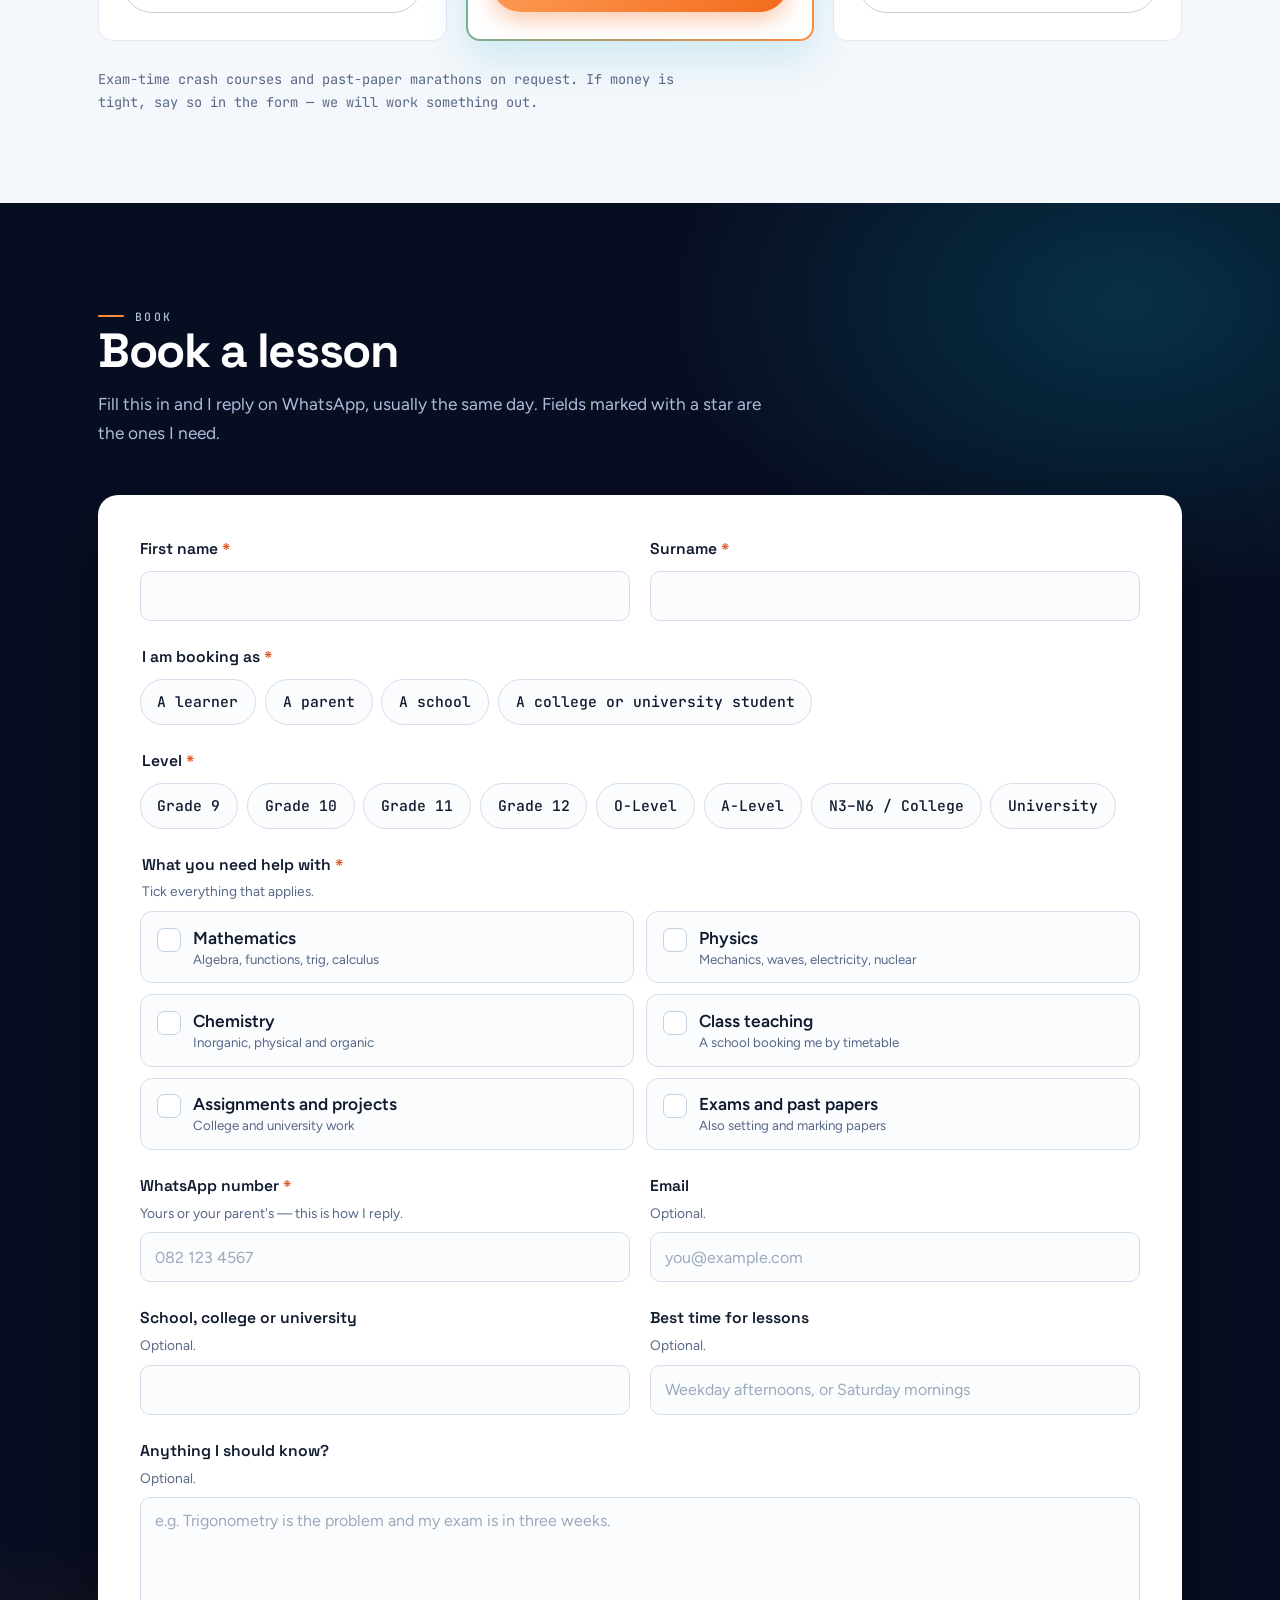
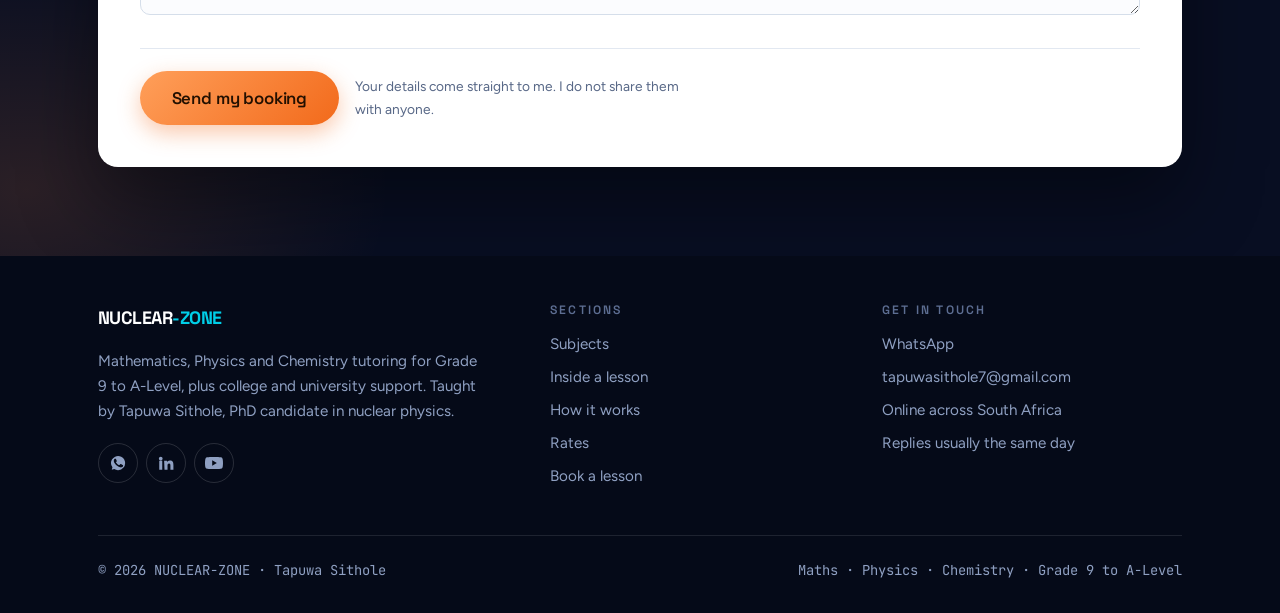
==== commit 5399fe37: "Update index.html" ====
--- a/index.html
+++ b/index.html
@@ -186,6 +186,40 @@
   .portal a{padding:.4rem .58rem;font-size:.74rem}
   .portal a .dot{display:none}
 }
+/* header call-to-action — a small echo of the brand mark: navy body, cyan
+   ring, orange nucleus. Deliberately quieter than the three sign-in pills
+   so it reads as the one primary action rather than a fourth colour. */
+.mast__rule{flex:none;width:1px;height:24px;background:var(--line);margin-inline:.3rem}
+.mast__cta{
+  flex:none;display:inline-flex;align-items:center;gap:.5rem;white-space:nowrap;
+  font-family:var(--display);font-weight:600;font-size:.86rem;letter-spacing:-.005em;line-height:1;
+  text-decoration:none;color:#EAF1FF;
+  padding:.6rem .85rem .6rem .72rem;border-radius:999px;
+  background:linear-gradient(152deg,#1D2C56 0%,#0F1A2E 68%);
+  border:1px solid rgba(0,207,232,.34);
+  box-shadow:inset 0 1px 0 rgba(255,255,255,.07), 0 5px 14px rgba(15,26,46,.20);
+  transition:border-color .2s var(--ease), box-shadow .2s var(--ease), transform .2s var(--ease);
+}
+.mast__cta-nucleus{
+  width:7px;height:7px;border-radius:50%;flex:none;background:var(--flame);
+  box-shadow:0 0 0 3px rgba(255,138,60,.18);transition:box-shadow .25s var(--ease);
+}
+.mast__cta-arw{width:14px;height:14px;flex:none;opacity:.72;transition:transform .2s var(--ease),opacity .2s}
+.mast__cta:hover{
+  transform:translateY(-1px);border-color:rgba(0,207,232,.72);
+  box-shadow:inset 0 1px 0 rgba(255,255,255,.09), 0 9px 22px rgba(15,26,46,.28), 0 0 0 4px rgba(0,207,232,.09);
+}
+.mast__cta:hover .mast__cta-nucleus{box-shadow:0 0 0 4px rgba(255,138,60,.30)}
+.mast__cta:hover .mast__cta-arw{transform:translateX(3px);opacity:1}
+.mast__cta:active{transform:translateY(0)}
+.mast__cta:focus-visible{outline:2px solid var(--beam);outline-offset:3px}
+@media (max-width:900px){.mast__cta-long{display:none}}
+@media (max-width:560px){
+  .mast__rule{display:none}
+  .mast__cta{padding:.52rem .7rem .52rem .6rem;font-size:.8rem;gap:.4rem}
+  .mast__cta-arw{display:none}
+}
+
 .social{display:flex;gap:.35rem;align-items:center}
 .social a{
   width:38px;height:38px;display:grid;place-items:center;border-radius:50%;color:var(--slate);
@@ -307,37 +341,65 @@
 .show__frame{
   position:relative;border-radius:var(--r);overflow:hidden;background:var(--void);
   border:1px solid var(--line);box-shadow:0 24px 60px rgba(15,26,46,.14);
-  aspect-ratio:16/9;
-}
-@media (max-width:640px){.show__frame{aspect-ratio:4/3}}
-.slide{position:absolute;inset:0;opacity:0;transition:opacity .9s var(--ease);pointer-events:none}
+  aspect-ratio:3/2;
+}
+@media (max-width:860px){.show__frame{aspect-ratio:4/3}}
+@media (max-width:560px){.show__frame{aspect-ratio:1/1}}
+.slide{position:absolute;inset:0;margin:0;opacity:0;transition:opacity .9s var(--ease);pointer-events:none}
 .slide.on{opacity:1;pointer-events:auto}
-.slide img{width:100%;height:100%;object-fit:contain;object-position:center;display:block;
-  background:#0B1226;transform:scale(1);transition:transform 7s linear}
-.slide--cover img{object-fit:cover}
-.slide--logo img{background:transparent;padding:9% 9% 16%;object-fit:contain}
-.slide--logo{background:
-  radial-gradient(34rem 22rem at 50% 40%,rgba(91,106,255,.30),transparent 66%),
-  radial-gradient(26rem 18rem at 50% 42%,rgba(0,207,232,.18),transparent 62%),
-  linear-gradient(160deg,#141F45,#0A1226)}
-.slide--logo::before{content:"";position:absolute;inset:0;opacity:.5;pointer-events:none;
-  background-image:linear-gradient(rgba(255,255,255,.055) 1px,transparent 1px),
-                   linear-gradient(90deg,rgba(255,255,255,.055) 1px,transparent 1px);
-  background-size:34px 34px;
-  -webkit-mask-image:radial-gradient(70% 70% at 50% 45%,transparent 30%,#000 100%);
-          mask-image:radial-gradient(70% 70% at 50% 45%,transparent 30%,#000 100%)}
-.slide.on img{transform:scale(1.055)}
+.slide__img{position:relative;z-index:1;width:100%;height:100%;object-fit:contain;
+  object-position:center;display:block;transform:scale(1);transition:transform 7s linear}
+/* landscape photos fill the frame; portrait phone photos are shown whole,
+   because cropping a 3:4 photo into a wide frame takes the learner's head
+   off. The wash below fills what is left. */
+.slide--cover .slide__img{object-fit:cover;object-position:center 38%}
+.slide--tall .slide__img{object-fit:contain}
+/* phone photos are portrait and the frame is landscape. Rather than crop a
+   learner's head off or leave two black bars, the same picture is blown up
+   and blurred behind it so the frame is always filled. */
+.slide__wash{position:absolute;inset:-6%;z-index:0;width:112%;height:112%;
+  object-fit:cover;filter:blur(28px) saturate(.6) brightness(.42);transform:scale(1.06)}
+.slide::before{content:"";position:absolute;inset:0;z-index:2;pointer-events:none;
+  background:radial-gradient(120% 80% at 50% 40%,transparent 52%,rgba(6,11,26,.42))}
+.slide.on .slide__img{transform:scale(1.055)}
 .slide__cap{
-  position:absolute;left:0;right:0;bottom:0;padding:2.6rem 1.4rem 1.15rem;
+  position:absolute;z-index:3;left:0;right:0;bottom:0;padding:2.6rem 1.4rem 1.15rem;
   background:linear-gradient(to top,rgba(6,11,26,.94) 12%,rgba(6,11,26,.6) 55%,transparent);
   color:#EAF1FF;
 }
 .slide__cap b{display:block;font-family:var(--display);font-size:clamp(1.05rem,.95rem + .6vw,1.5rem);
   font-weight:700;letter-spacing:-.02em;margin-bottom:.2rem}
 .slide__cap span{font-size:.93rem;color:#AEBDDA}
-.slide__no{position:absolute;top:1rem;left:1rem;font-family:var(--mono);font-size:.68rem;
+.slide__no{position:absolute;z-index:3;top:1rem;left:1rem;font-family:var(--mono);font-size:.68rem;
   letter-spacing:.16em;color:#EAF1FF;background:rgba(8,14,34,.6);border:1px solid rgba(255,255,255,.16);
   padding:.3rem .6rem;border-radius:999px;backdrop-filter:blur(6px)}
+
+/* film strip — thirteen anonymous dots tell a visitor nothing, so the
+   navigation is the contact sheet itself. Scrolls on narrow screens. */
+.show__film{
+  display:flex;gap:.5rem;margin-top:.9rem;padding:.15rem .15rem .5rem;
+  overflow-x:auto;scroll-behavior:smooth;scrollbar-width:thin;
+  scrollbar-color:rgba(15,26,46,.28) transparent;
+}
+.show__film::-webkit-scrollbar{height:6px}
+.show__film::-webkit-scrollbar-thumb{background:rgba(15,26,46,.22);border-radius:999px}
+.show__film button{
+  flex:none;width:88px;height:58px;padding:0;border:0;cursor:pointer;border-radius:9px;
+  overflow:hidden;background:var(--void);position:relative;line-height:0;
+  box-shadow:0 0 0 1px var(--line);
+  transition:box-shadow .2s var(--ease),transform .2s var(--ease),filter .2s var(--ease);
+}
+.show__film button img{width:100%;height:100%;object-fit:cover;display:block;
+  filter:saturate(.72) brightness(.86);transition:filter .2s var(--ease)}
+.show__film button img.is-diagram{object-fit:contain;background:#0B1226}
+.show__film button:hover{transform:translateY(-2px);box-shadow:0 0 0 1px var(--beam-deep),0 6px 14px rgba(15,26,46,.18)}
+.show__film button:hover img{filter:saturate(1) brightness(1)}
+.show__film button[aria-current="true"]{
+  box-shadow:0 0 0 2px var(--beam-deep),0 6px 16px rgba(0,145,168,.28);
+}
+.show__film button[aria-current="true"] img{filter:saturate(1) brightness(1)}
+.show__film button:focus-visible{outline:2px solid var(--beam-deep);outline-offset:2px}
+@media (max-width:560px){.show__film button{width:70px;height:47px}}
 
 .show__nav{position:absolute;top:50%;transform:translateY(-50%);z-index:4;
   width:clamp(44px,5vw,58px);height:clamp(44px,5vw,58px);border:0;padding:0;cursor:pointer;
@@ -349,11 +411,6 @@
 .show__nav--prev img{transform:rotate(180deg)}
 .show__nav--next{right:.7rem}
 .show__bar{position:absolute;left:0;bottom:0;height:3px;width:0;background:var(--beam);z-index:5}
-.show__dots{display:flex;gap:.5rem;justify-content:center;margin-top:1.2rem;flex-wrap:wrap}
-.show__dots button{
-  border:0;padding:0;cursor:pointer;width:40px;height:5px;border-radius:3px;
-  background:rgba(15,26,46,.16);transition:background .25s,width .25s var(--ease)}
-.show__dots button[aria-current="true"]{background:var(--flame);width:62px}
 
 /* ------------------------------------------------------ subject tiles */
 .tiles{display:grid;gap:1.2rem;grid-template-columns:1fr}
@@ -602,7 +659,16 @@
       <a class="p-student" href="student.html" title="Student sign-in"><span class="dot"></span>Student</a>
     </nav>
 
-    <a class="btn btn--flame btn--sm" href="#apply">Book a lesson</a>
+    <span class="mast__rule" aria-hidden="true"></span>
+
+    <a class="mast__cta" href="#apply">
+      <span class="mast__cta-nucleus" aria-hidden="true"></span>
+      <span class="mast__cta-text">Book<span class="mast__cta-long"> a lesson</span></span>
+      <svg class="mast__cta-arw" viewBox="0 0 16 16" aria-hidden="true">
+        <path d="M2 8h11M9 4l4 4-4 4" fill="none" stroke="currentColor"
+              stroke-width="1.8" stroke-linecap="round" stroke-linejoin="round"/>
+      </svg>
+    </a>
   </div>
 </header>
 
@@ -702,40 +768,142 @@
     <div class="band__head rv">
       <p class="eyebrow">Inside a lesson</p>
       <h2>What we actually work on.</h2>
-      <p>From nuclear fusion to N3 engineering science — real diagrams, real textbooks, on a screen you can both draw on.</p>
+      <p>Real learners, real sessions, real question papers — from Grade 8 algebra to N5 Engineering Science. Tap any picture below.</p>
     </div>
 
     <div class="show rv rv-d1" id="show" aria-roledescription="carousel" aria-label="Inside a lesson">
       <div class="show__frame">
 
-        <div class="slide on" role="group" aria-roledescription="slide" aria-label="1 of 3">
-          <img src="[data-uri]" alt="Diagram of deuterium and tritium fusing into helium, a neutron and energy.">
-          <span class="slide__no">01 / 03</span>
-          <div class="slide__cap">
+                <figure class="slide on" role="group" aria-roledescription="slide" aria-label="1 of 13">
+          <img class="slide__img" src="[data-uri]" alt="Diagram of deuterium and tritium fusing into helium, a neutron and energy.">
+          <span class="slide__no">01 / 13</span>
+          <figcaption class="slide__cap">
             <b>Physics that explains something</b>
             <span>Fusion, radioactivity, mechanics and electricity — drawn out step by step until the diagram makes sense on its own.</span>
-          </div>
-        </div>
-
-        <div class="slide slide--cover" role="group" aria-roledescription="slide" aria-label="2 of 3">
-          <img src="[data-uri]" alt="Mathematics N3, N4, N5 and Engineering Science N3, N4 textbooks.">
-          <span class="slide__no">02 / 03</span>
-          <div class="slide__cap">
-            <b>N3 to N5 and beyond</b>
-            <span>College Mathematics and Engineering Science, worked from the same books your lecturer sets — plus assignments and projects.</span>
-          </div>
-        </div>
-
-        <div class="slide slide--logo" role="group" aria-roledescription="slide" aria-label="3 of 3">
-          <img src="[data-uri]" alt="Microsoft Teams logo.">
-          <span class="slide__no">03 / 03</span>
-          <div class="slide__cap">
-            <b>Live on Teams, Meet or WhatsApp</b>
-            <span>Shared whiteboard, screen sharing and a recording afterwards, so you can watch the hard part again.</span>
-          </div>
-        </div>
-
-        <button class="show__nav show__nav--prev" id="showPrev" aria-label="Previous slide">
+          </figcaption>
+        </figure>
+
+        <figure class="slide slide--cover" role="group" aria-roledescription="slide" aria-label="2 of 13">
+          <img class="slide__wash" src="img/lesson-01-textbooks.jpg" alt="" aria-hidden="true" loading="lazy" decoding="async">
+          <img class="slide__img" src="img/lesson-01-textbooks.jpg" alt="Mathematics N3, N4 and N5 and Engineering Science N3 and N4 textbooks stacked on a table." loading="lazy" decoding="async">
+          <span class="slide__no">02 / 13</span>
+          <figcaption class="slide__cap">
+            <b>The books your lecturer actually set</b>
+            <span>Mathematics and Engineering Science N3 to N5, worked from the same editions you were issued — plus assignments and projects.</span>
+          </figcaption>
+        </figure>
+
+        <figure class="slide slide--tall" role="group" aria-roledescription="slide" aria-label="3 of 13">
+          <img class="slide__wash" src="img/lesson-02-group.jpg" alt="" aria-hidden="true" loading="lazy" decoding="async">
+          <img class="slide__img" src="img/lesson-02-group.jpg" alt="A tutor leaning over a table of five learners, all working through the same worksheet." loading="lazy" decoding="async">
+          <span class="slide__no">03 / 13</span>
+          <figcaption class="slide__cap">
+            <b>Small groups, one question at a time</b>
+            <span>Nobody sits at the back. Everyone is on the same question, and we do not move on until every hand has it.</span>
+          </figcaption>
+        </figure>
+
+        <figure class="slide slide--tall" role="group" aria-roledescription="slide" aria-label="4 of 13">
+          <img class="slide__wash" src="img/lesson-03-pair.jpg" alt="" aria-hidden="true" loading="lazy" decoding="async">
+          <img class="slide__img" src="img/lesson-03-pair.jpg" alt="Two learners working through a past paper side by side with a calculator." loading="lazy" decoding="async">
+          <span class="slide__no">04 / 13</span>
+          <figcaption class="slide__cap">
+            <b>Past papers under exam conditions</b>
+            <span>Real question papers, timed, then marked line by line so you can see exactly where the marks went missing.</span>
+          </figcaption>
+        </figure>
+
+        <figure class="slide slide--tall" role="group" aria-roledescription="slide" aria-label="5 of 13">
+          <img class="slide__wash" src="img/lesson-04-desk-row.jpg" alt="" aria-hidden="true" loading="lazy" decoding="async">
+          <img class="slide__img" src="img/lesson-04-desk-row.jpg" alt="Three learners at a long desk writing up a worksheet, calculators and pens out." loading="lazy" decoding="async">
+          <span class="slide__no">05 / 13</span>
+          <figcaption class="slide__cap">
+            <b>Written work, every session</b>
+            <span>Watching somebody solve it is not learning it. You write, I mark, and we fix the step that broke.</span>
+          </figcaption>
+        </figure>
+
+        <figure class="slide slide--tall" role="group" aria-roledescription="slide" aria-label="6 of 13">
+          <img class="slide__wash" src="img/lesson-05-analytical.jpg" alt="" aria-hidden="true" loading="lazy" decoding="async">
+          <img class="slide__img" src="img/lesson-05-analytical.jpg" alt="A learner working out the midpoint of a line segment at a kitchen counter." loading="lazy" decoding="async">
+          <span class="slide__no">06 / 13</span>
+          <figcaption class="slide__cap">
+            <b>Analytical geometry at the kitchen table</b>
+            <span>Midpoints, gradients and the equation of a line — taught wherever the learner is comfortable working.</span>
+          </figcaption>
+        </figure>
+
+        <figure class="slide slide--tall" role="group" aria-roledescription="slide" aria-label="7 of 13">
+          <img class="slide__wash" src="img/lesson-06-circle-geometry.jpg" alt="" aria-hidden="true" loading="lazy" decoding="async">
+          <img class="slide__img" src="img/lesson-06-circle-geometry.jpg" alt="A learner writing circle geometry proofs surrounded by diagrams of circles and tangents." loading="lazy" decoding="async">
+          <span class="slide__no">07 / 13</span>
+          <figcaption class="slide__cap">
+            <b>Circle geometry until the theorems click</b>
+            <span>Every diagram redrawn by hand. Once you can see which theorem the picture is asking for, the proof writes itself.</span>
+          </figcaption>
+        </figure>
+
+        <figure class="slide slide--tall" role="group" aria-roledescription="slide" aria-label="8 of 13">
+          <img class="slide__wash" src="img/lesson-07-three-dimensions.jpg" alt="" aria-hidden="true" loading="lazy" decoding="async">
+          <img class="slide__img" src="img/lesson-07-three-dimensions.jpg" alt="A learner working through a three-dimensional trigonometry worksheet." loading="lazy" decoding="async">
+          <span class="slide__no">08 / 13</span>
+          <figcaption class="slide__cap">
+            <b>Trigonometry in three dimensions</b>
+            <span>Sine and cosine rule problems that live in space, not on a flat page — the part of Paper 2 that separates a 60 from an 80.</span>
+          </figcaption>
+        </figure>
+
+        <figure class="slide slide--tall" role="group" aria-roledescription="slide" aria-label="9 of 13">
+          <img class="slide__wash" src="img/lesson-08-functions.jpg" alt="" aria-hidden="true" loading="lazy" decoding="async">
+          <img class="slide__img" src="img/lesson-08-functions.jpg" alt="A learner sketching a cubic graph and working with inverse functions." loading="lazy" decoding="async">
+          <span class="slide__no">09 / 13</span>
+          <figcaption class="slide__cap">
+            <b>Functions, graphs and inverses</b>
+            <span>Sketch it, read it, invert it. Graph work rewards a learner who can draw the shape before touching the calculator.</span>
+          </figcaption>
+        </figure>
+
+        <figure class="slide slide--tall" role="group" aria-roledescription="slide" aria-label="10 of 13">
+          <img class="slide__wash" src="img/lesson-09-homework.jpg" alt="" aria-hidden="true" loading="lazy" decoding="async">
+          <img class="slide__img" src="img/lesson-09-homework.jpg" alt="A learner writing up homework in an exercise book with a calculator to hand." loading="lazy" decoding="async">
+          <span class="slide__no">10 / 13</span>
+          <figcaption class="slide__cap">
+            <b>Homework that gets checked</b>
+            <span>Work set at the end of a lesson comes back at the start of the next one. That loop is where the marks come from.</span>
+          </figcaption>
+        </figure>
+
+        <figure class="slide slide--tall" role="group" aria-roledescription="slide" aria-label="11 of 13">
+          <img class="slide__wash" src="img/lesson-10-trig-adult.jpg" alt="" aria-hidden="true" loading="lazy" decoding="async">
+          <img class="slide__img" src="img/lesson-10-trig-adult.jpg" alt="An adult learner simplifying trigonometric identities and applying the cosine rule." loading="lazy" decoding="async">
+          <span class="slide__no">11 / 13</span>
+          <figcaption class="slide__cap">
+            <b>Adult learners are welcome here</b>
+            <span>Coming back to Mathematics after years away is normal. Identities, reduction formulae and the cosine rule, from the ground up.</span>
+          </figcaption>
+        </figure>
+
+        <figure class="slide slide--cover" role="group" aria-roledescription="slide" aria-label="12 of 13">
+          <img class="slide__wash" src="img/lesson-11-calculus.jpg" alt="" aria-hidden="true" loading="lazy" decoding="async">
+          <img class="slide__img" src="img/lesson-11-calculus.jpg" alt="A learner working through calculus notes with a sketch of a curve and its tangent." loading="lazy" decoding="async">
+          <span class="slide__no">12 / 13</span>
+          <figcaption class="slide__cap">
+            <b>Calculus from first principles</b>
+            <span>Limits before rules. Derive it once by hand and the shortcuts stop being something you have to memorise.</span>
+          </figcaption>
+        </figure>
+
+        <figure class="slide slide--tall" role="group" aria-roledescription="slide" aria-label="13 of 13">
+          <img class="slide__wash" src="img/lesson-12-at-home.jpg" alt="" aria-hidden="true" loading="lazy" decoding="async">
+          <img class="slide__img" src="img/lesson-12-at-home.jpg" alt="A learner smiling while working through a worksheet at a dining table." loading="lazy" decoding="async">
+          <span class="slide__no">13 / 13</span>
+          <figcaption class="slide__cap">
+            <b>One-on-one, in your own home</b>
+            <span>Cape Town in person, or anywhere in the country on Teams. The lesson comes to the learner.</span>
+          </figcaption>
+        </figure>
+
+<button class="show__nav show__nav--prev" id="showPrev" aria-label="Previous slide">
           <img src="[data-uri]" alt="">
         </button>
         <button class="show__nav show__nav--next" id="showNext" aria-label="Next slide">
@@ -743,7 +911,47 @@
         </button>
         <div class="show__bar" id="showBar" aria-hidden="true"></div>
       </div>
-      <div class="show__dots" id="showDots" role="tablist" aria-label="Choose a slide"></div>
+      <div class="show__film" id="showFilm" role="tablist" aria-label="Choose a photo">
+        <button type="button" role="tab" aria-label="Slide 1 of 13" data-i="0">
+          <img class="is-diagram" src="[data-uri]